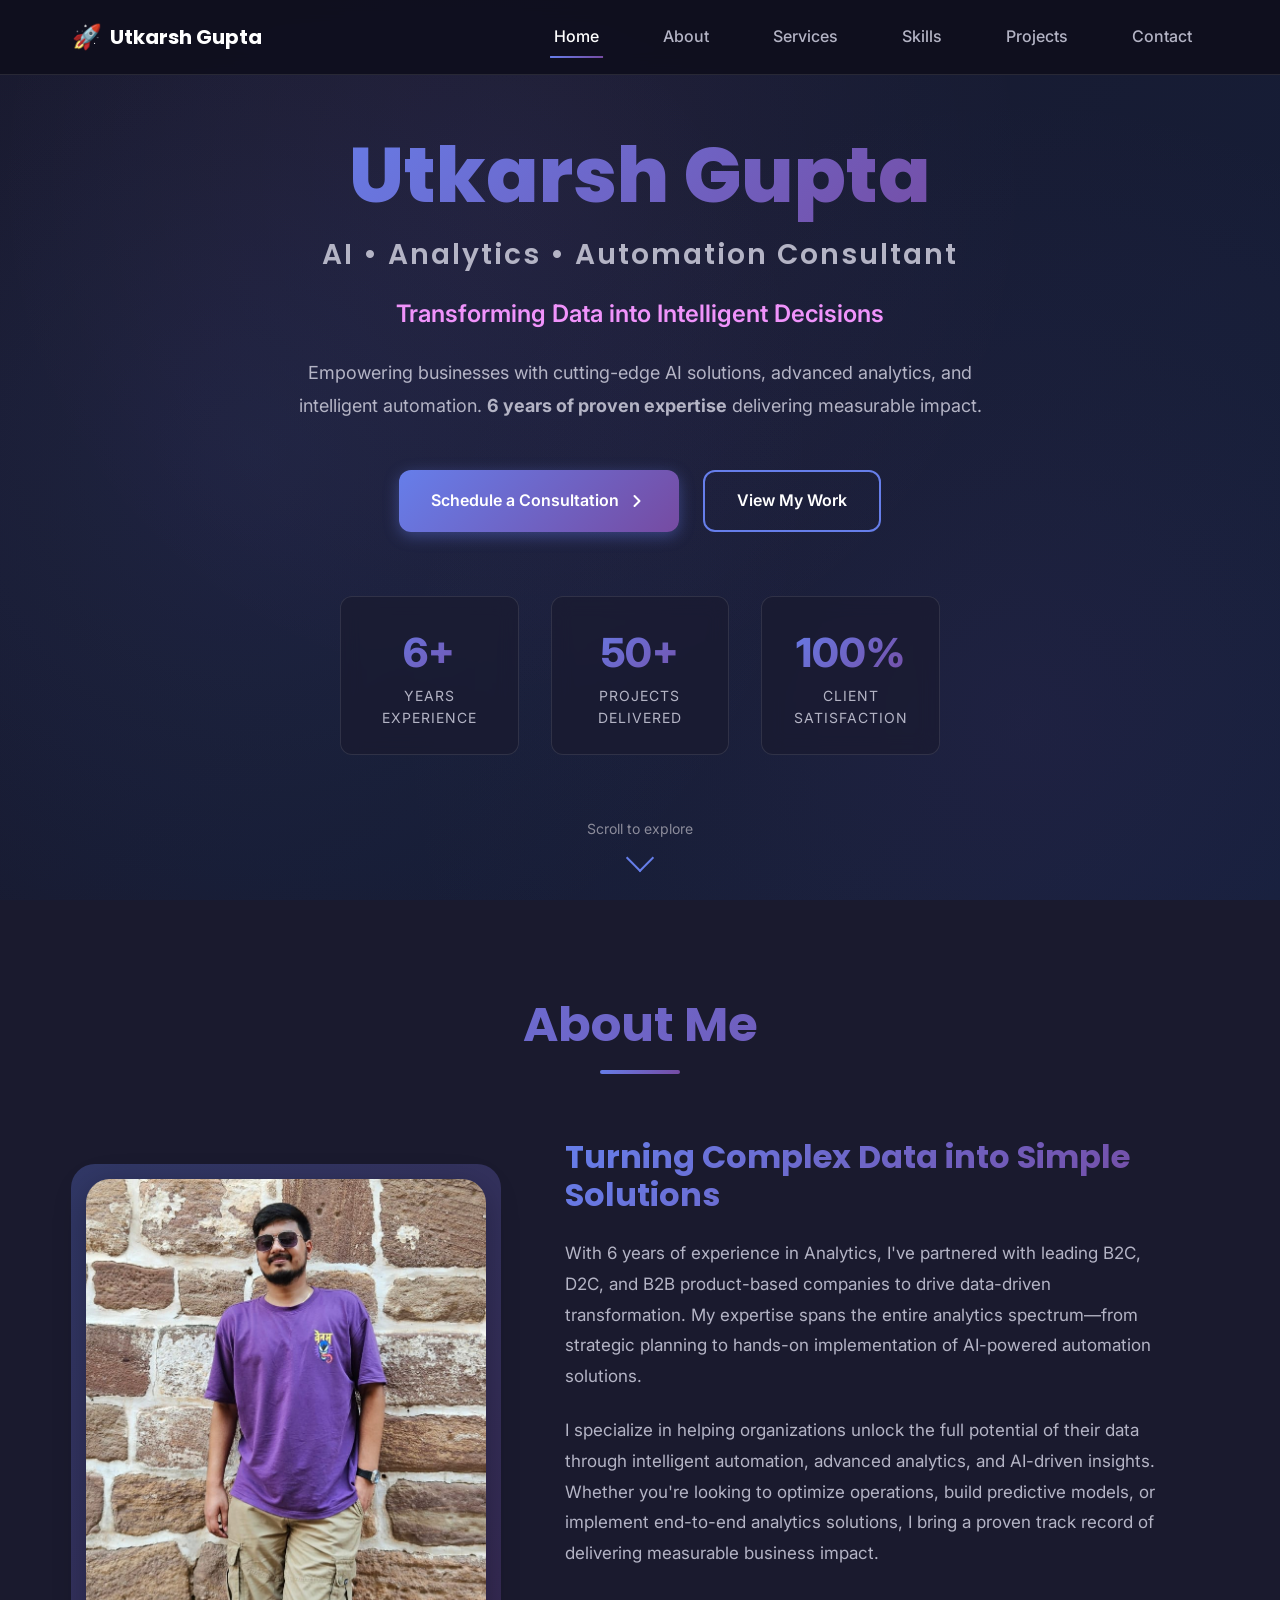
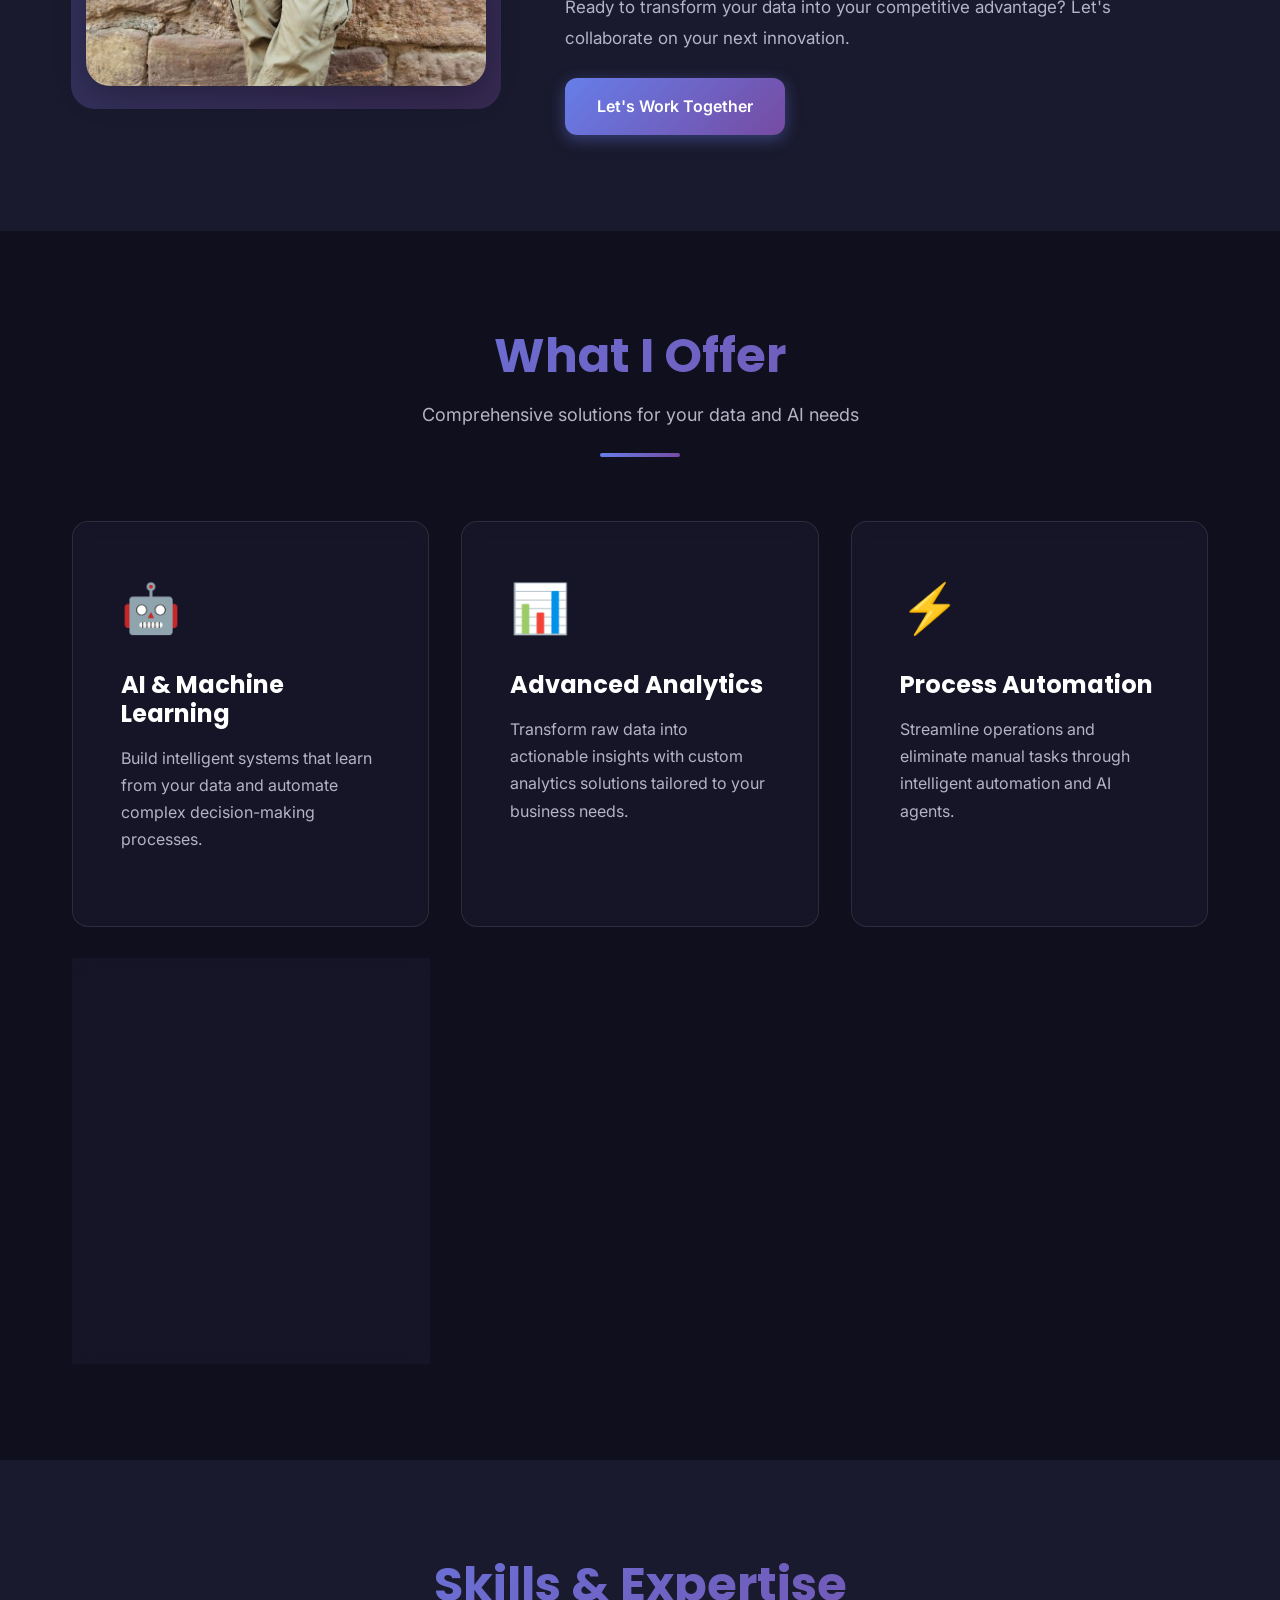
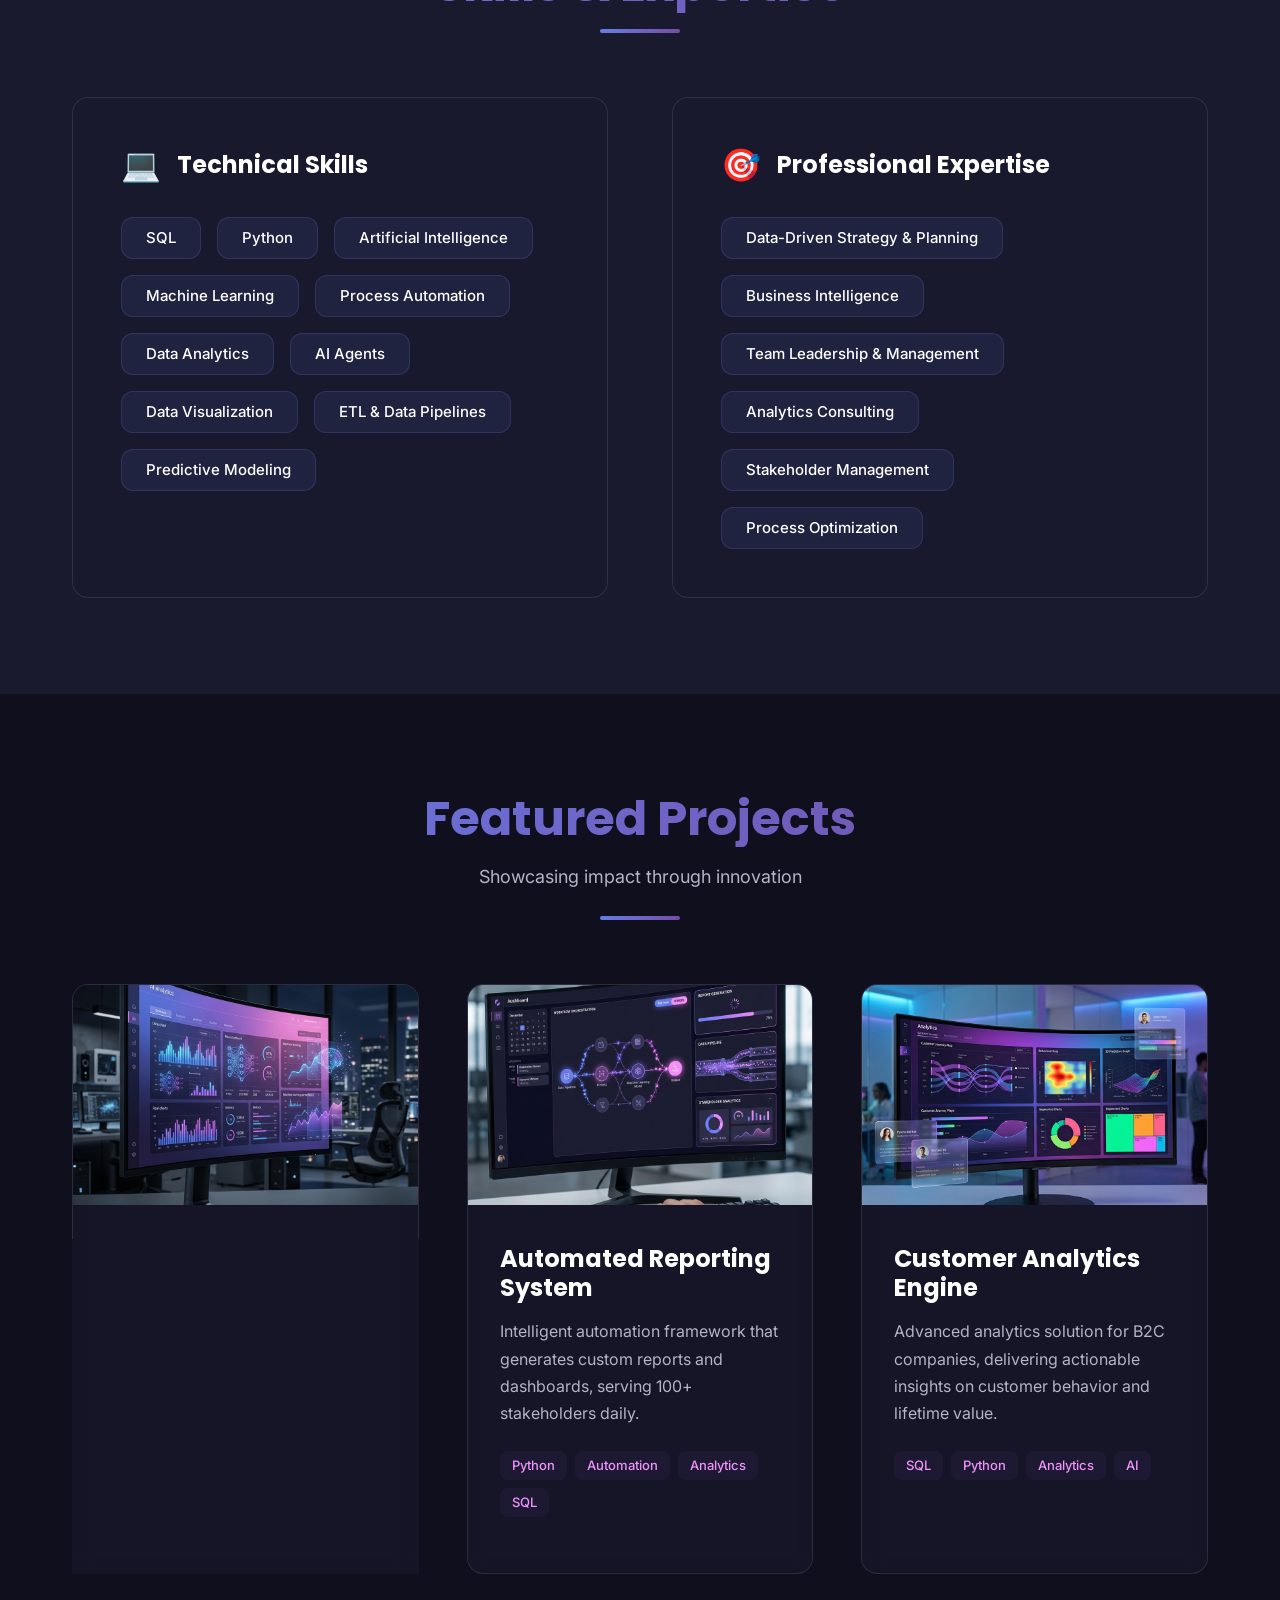
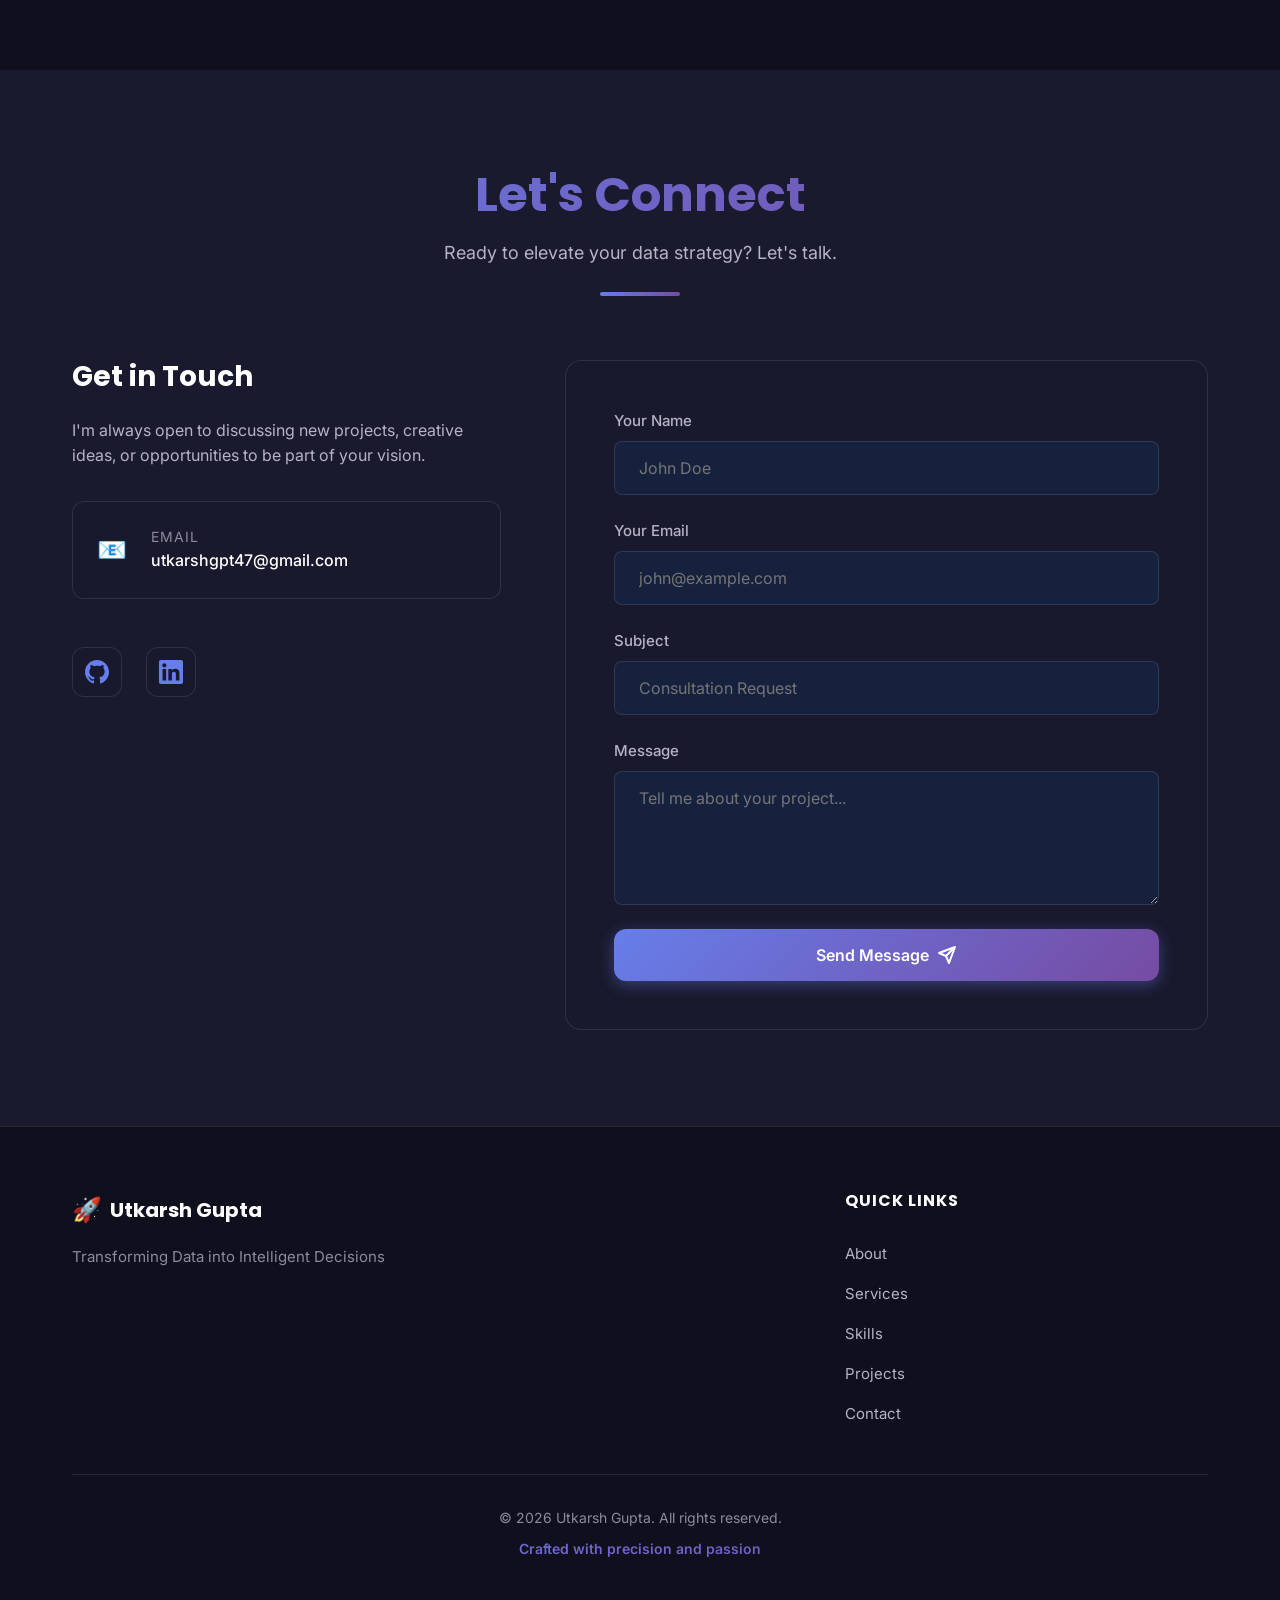
==== index.html @ 1bf55862 "Update domain from utkarshgpt47.github.io to utkarshgupta.com" ====
<!DOCTYPE html>
<html lang="en">

<head>
    <meta charset="UTF-8">
    <meta name="viewport" content="width=device-width, initial-scale=1.0">

    <!-- SEO Meta Tags -->
    <title>Utkarsh Gupta | AI, Analytics & Automation Consultant</title>
    <meta name="description"
        content="Expert AI, Analytics & Automation consultant with 6 years of experience. Specializing in data-driven strategy, AI agents, and intelligent automation for B2C, D2C, and B2B companies.">
    <meta name="keywords"
        content="AI Consultant, Analytics Expert, Automation Specialist, Data Strategy, Machine Learning, Python Developer, SQL Expert, Business Intelligence, AI Agents">
    <meta name="author" content="Utkarsh Gupta">
    <meta name="robots" content="index, follow">
    <link rel="canonical" href="https://utkarshgupta.com/">

    <!-- Open Graph / Social Media Meta Tags -->
    <meta property="og:type" content="website">
    <meta property="og:url" content="https://utkarshgupta.com/">
    <meta property="og:title" content="Utkarsh Gupta | AI, Analytics & Automation Consultant">
    <meta property="og:description"
        content="Expert AI, Analytics & Automation consultant with 6 years of experience. Transform your data into intelligent decisions.">
    <meta property="og:image" content="https://utkarshgupta.com/images/og-image.png">

    <!-- Twitter Card Meta Tags -->
    <meta name="twitter:card" content="summary_large_image">
    <meta name="twitter:url" content="https://utkarshgupta.com/">
    <meta name="twitter:title" content="Utkarsh Gupta | AI, Analytics & Automation Consultant">
    <meta name="twitter:description" content="Expert AI, Analytics & Automation consultant with 6 years of experience.">
    <meta name="twitter:image" content="https://utkarshgupta.com/images/og-image.png">

    <!-- Favicon -->
    <link rel="icon" type="image/svg+xml"
        href="data:image/svg+xml,<svg xmlns='http://www.w3.org/2000/svg' viewBox='0 0 100 100'><text y='.9em' font-size='90'>🚀</text></svg>">

    <!-- Google Fonts -->
    <link rel="preconnect" href="https://fonts.googleapis.com">
    <link rel="preconnect" href="https://fonts.gstatic.com" crossorigin>
    <link
        href="https://fonts.googleapis.com/css2?family=Inter:wght@300;400;500;600;700&family=Poppins:wght@600;700;800&display=swap"
        rel="stylesheet">

    <!-- Structured Data (JSON-LD) -->
    <script type="application/ld+json">
    {
      "@context": "https://schema.org",
      "@type": "Person",
      "name": "Utkarsh Gupta",
      "jobTitle": "AI, Analytics & Automation Consultant",
      "description": "Expert consultant specializing in AI, Analytics, and Automation with 6 years of experience",
      "url": "https://utkarshgupta.com/",
      "sameAs": [
        "https://linkedin.com/in/utkarshgpt47",
        "https://github.com/utkarshgpt47"
      ],
      "email": "utkarshgpt47@gmail.com",
      "knowsAbout": ["Artificial Intelligence", "Data Analytics", "Process Automation", "Machine Learning", "Python", "SQL", "AI Agents"],
      "alumniOf": "Analytics Professional",
      "worksFor": {
        "@type": "Organization",
        "name": "Independent Consultant"
      }
    }
    </script>

    <!-- Stylesheets -->
    <link rel="stylesheet" href="styles.css">

    <!-- Google Analytics -->
    <script async src="https://www.googletagmanager.com/gtag/js?id=G-N578PJ8HFR"></script>
    <script>
        window.dataLayer = window.dataLayer || [];
        function gtag() { dataLayer.push(arguments); }
        gtag('js', new Date());
        gtag('config', 'G-N578PJ8HFR');
    </script>
</head>

<body>
    <!-- Navigation -->
    <nav class="navbar" id="navbar">
        <div class="container nav-container">
            <a href="#home" class="logo">
                <span class="logo-icon">🚀</span>
                <span class="logo-text">Utkarsh Gupta</span>
            </a>
            <div class="nav-menu" id="navMenu">
                <a href="#home" class="nav-link active">Home</a>
                <a href="#about" class="nav-link">About</a>
                <a href="#services" class="nav-link">Services</a>
                <a href="#skills" class="nav-link">Skills</a>
                <a href="#projects" class="nav-link">Projects</a>
                <a href="#contact" class="nav-link">Contact</a>
            </div>
            <button class="mobile-menu-toggle" id="mobileMenuToggle" aria-label="Toggle navigation menu">
                <span></span>
                <span></span>
                <span></span>
            </button>
        </div>
    </nav>

    <!-- Hero Section -->
    <section class="hero" id="home">
        <div class="hero-background"></div>
        <div class="container hero-container">
            <div class="hero-content fade-in">
                <h1 class="hero-title">
                    <span class="hero-name" id="heroName">Utkarsh Gupta</span>
                    <span class="hero-subtitle" id="heroTitle">AI • Analytics • Automation Consultant</span>
                </h1>
                <p class="hero-tagline" id="heroTagline">Transforming Data into Intelligent Decisions</p>
                <p class="hero-description">
                    Empowering businesses with cutting-edge AI solutions, advanced analytics, and intelligent
                    automation.
                    <strong>6 years of proven expertise</strong> delivering measurable impact.
                </p>
                <div class="hero-cta">
                    <a href="#contact" class="btn btn-primary">
                        <span>Schedule a Consultation</span>
                        <svg width="20" height="20" viewBox="0 0 20 20" fill="none">
                            <path d="M7.5 15L12.5 10L7.5 5" stroke="currentColor" stroke-width="2"
                                stroke-linecap="round" stroke-linejoin="round" />
                        </svg>
                    </a>
                    <a href="#projects" class="btn btn-secondary">View My Work</a>
                </div>
                <div class="hero-stats">
                    <div class="stat-item">
                        <div class="stat-number">6+</div>
                        <div class="stat-label">Years Experience</div>
                    </div>
                    <div class="stat-item">
                        <div class="stat-number">50+</div>
                        <div class="stat-label">Projects Delivered</div>
                    </div>
                    <div class="stat-item">
                        <div class="stat-number">100%</div>
                        <div class="stat-label">Client Satisfaction</div>
                    </div>
                </div>
            </div>
        </div>
        <div class="scroll-indicator">
            <span>Scroll to explore</span>
            <div class="scroll-arrow"></div>
        </div>
    </section>

    <!-- About Section -->
    <section class="about" id="about">
        <div class="container">
            <div class="section-header">
                <h2 class="section-title">About Me</h2>
                <div class="section-divider"></div>
            </div>
            <div class="about-content">
                <div class="about-image">
                    <div class="image-wrapper">
                        <img id="aboutImage" src="https://via.placeholder.com/400x400/667eea/ffffff?text=Utkarsh+Gupta"
                            alt="Utkarsh Gupta - AI & Analytics Consultant">
                        <div class="image-border"></div>
                    </div>
                </div>
                <div class="about-text">
                    <h3 class="about-headline">Turning Complex Data into Simple Solutions</h3>
                    <div id="aboutBio" class="about-bio">
                        <p>With <strong>6 years of experience in Analytics</strong>, I've partnered with leading B2C,
                            D2C, and B2B product-based companies to drive data-driven transformation. My expertise spans
                            the entire analytics spectrum—from strategic planning to hands-on implementation of
                            AI-powered automation solutions.</p>

                        <p>I specialize in helping organizations unlock the full potential of their data through
                            intelligent automation, advanced analytics, and AI-driven insights. Whether you're looking
                            to optimize operations, build predictive models, or implement end-to-end analytics
                            solutions, I bring a proven track record of delivering measurable business impact.</p>

                        <p><strong>Ready to transform your data into your competitive advantage?</strong> Let's
                            collaborate on your next innovation.</p>
                    </div>
                    <a href="#contact" class="btn btn-primary">Let's Work Together</a>
                </div>
            </div>
        </div>
    </section>

    <!-- Services Section -->
    <section class="services" id="services">
        <div class="container">
            <div class="section-header">
                <h2 class="section-title">What I Offer</h2>
                <p class="section-subtitle">Comprehensive solutions for your data and AI needs</p>
                <div class="section-divider"></div>
            </div>
            <div class="services-grid" id="servicesGrid">
                <!-- Services will be populated by JavaScript -->
            </div>
        </div>
    </section>

    <!-- Skills Section -->
    <section class="skills" id="skills">
        <div class="container">
            <div class="section-header">
                <h2 class="section-title">Skills & Expertise</h2>
                <div class="section-divider"></div>
            </div>
            <div class="skills-content">
                <div class="skills-category">
                    <h3 class="skills-category-title">
                        <span class="category-icon">💻</span>
                        Technical Skills
                    </h3>
                    <div class="skills-list" id="technicalSkills">
                        <!-- Skills will be populated by JavaScript -->
                    </div>
                </div>
                <div class="skills-category">
                    <h3 class="skills-category-title">
                        <span class="category-icon">🎯</span>
                        Professional Expertise
                    </h3>
                    <div class="skills-list" id="professionalSkills">
                        <!-- Skills will be populated by JavaScript -->
                    </div>
                </div>
            </div>
        </div>
    </section>

    <!-- Projects Section -->
    <section class="projects" id="projects">
        <div class="container">
            <div class="section-header">
                <h2 class="section-title">Featured Projects</h2>
                <p class="section-subtitle">Showcasing impact through innovation</p>
                <div class="section-divider"></div>
            </div>
            <div class="projects-grid" id="projectsGrid">
                <!-- Projects will be populated by JavaScript -->
            </div>
        </div>
    </section>

    <!-- Contact Section -->
    <section class="contact" id="contact">
        <div class="container">
            <div class="section-header">
                <h2 class="section-title">Let's Connect</h2>
                <p class="section-subtitle">Ready to elevate your data strategy? Let's talk.</p>
                <div class="section-divider"></div>
            </div>
            <div class="contact-content">
                <div class="contact-info">
                    <h3>Get in Touch</h3>
                    <p>I'm always open to discussing new projects, creative ideas, or opportunities to be part of your
                        vision.</p>

                    <div class="contact-methods">
                        <a href="mailto:utkarshgpt47@gmail.com" class="contact-method" id="contactEmail">
                            <span class="contact-icon">📧</span>
                            <div>
                                <div class="contact-label">Email</div>
                                <div class="contact-value">utkarshgpt47@gmail.com</div>
                            </div>
                        </a>
                    </div>

                    <div class="social-links" id="socialLinks">
                        <!-- Social links will be populated by JavaScript -->
                    </div>
                </div>

                <div class="contact-form-wrapper">
                    <form class="contact-form" id="contactForm">
                        <!-- Web3Forms Access Key - Get yours free at https://web3forms.com -->
                        <input type="hidden" name="access_key" value="21421e90-5818-4fdf-8baf-9924d4d2fc17">

                        <!-- Optional: Customize success/error redirects -->
                        <input type="hidden" name="redirect" value="false">

                        <!-- Optional: Custom subject line -->
                        <input type="hidden" name="from_name" value="Portfolio Contact Form">

                        <div class="form-group">
                            <label for="name">Your Name</label>
                            <input type="text" id="name" name="name" required placeholder="John Doe">
                        </div>
                        <div class="form-group">
                            <label for="email">Your Email</label>
                            <input type="email" id="email" name="email" required placeholder="john@example.com">
                        </div>
                        <div class="form-group">
                            <label for="subject">Subject</label>
                            <input type="text" id="subject" name="subject" required placeholder="Consultation Request">
                        </div>
                        <div class="form-group">
                            <label for="message">Message</label>
                            <textarea id="message" name="message" rows="5" required
                                placeholder="Tell me about your project..."></textarea>
                        </div>
                        <button type="submit" class="btn btn-primary btn-block">
                            <span>Send Message</span>
                            <svg width="20" height="20" viewBox="0 0 20 20" fill="none">
                                <path d="M18 2L9 11M18 2L12 18L9 11M18 2L2 8L9 11" stroke="currentColor"
                                    stroke-width="2" stroke-linecap="round" stroke-linejoin="round" />
                            </svg>
                        </button>
                    </form>
                </div>
            </div>
        </div>
    </section>

    <!-- Footer -->
    <footer class="footer">
        <div class="container">
            <div class="footer-content">
                <div class="footer-brand">
                    <div class="logo">
                        <span class="logo-icon">🚀</span>
                        <span class="logo-text">Utkarsh Gupta</span>
                    </div>
                    <p class="footer-tagline">Transforming Data into Intelligent Decisions</p>
                </div>
                <div class="footer-links">
                    <h4>Quick Links</h4>
                    <a href="#about">About</a>
                    <a href="#services">Services</a>
                    <a href="#skills">Skills</a>
                    <a href="#projects">Projects</a>
                    <a href="#contact">Contact</a>
                </div>
            </div>
            <div class="footer-bottom">
                <p>&copy; <span id="currentYear">2024</span> Utkarsh Gupta. All rights reserved.</p>
                <p class="footer-made">Crafted with precision and passion</p>
            </div>
        </div>
    </footer>

    <!-- Scripts -->
    <script src="config.js"></script>
    <script src="script.js"></script>
</body>

</html>
---- styles.css ----
:root {
  /* Color Palette - Professional & Modern */
  --primary-color: #667eea;
  --primary-dark: #5568d3;
  --primary-light: #7c94ff;
  --secondary-color: #764ba2;
  --accent-color: #f093fb;

  /* Gradients */
  --gradient-primary: linear-gradient(135deg, #667eea 0%, #764ba2 100%);
  --gradient-secondary: linear-gradient(135deg, #f093fb 0%, #f5576c 100%);
  --gradient-accent: linear-gradient(135deg, #4facfe 0%, #00f2fe 100%);
  --gradient-dark: linear-gradient(135deg, #1a1a2e 0%, #16213e 100%);

  /* Neutral Colors */
  --bg-primary: #0f0f1e;
  --bg-secondary: #1a1a2e;
  --bg-tertiary: #16213e;
  --bg-card: rgba(26, 26, 46, 0.6);
  --text-primary: #ffffff;
  --text-secondary: #b4b4c5;
  --text-muted: #8b8b9a;

  /* UI Colors */
  --border-color: rgba(255, 255, 255, 0.1);
  --shadow-color: rgba(0, 0, 0, 0.3);
  --overlay: rgba(15, 15, 30, 0.85);

  /* Typography */
  --font-primary: 'Inter', -apple-system, BlinkMacSystemFont, 'Segoe UI', sans-serif;
  --font-heading: 'Poppins', -apple-system, BlinkMacSystemFont, 'Segoe UI', sans-serif;

  /* Spacing */
  --spacing-xs: 0.5rem;
  --spacing-sm: 1rem;
  --spacing-md: 1.5rem;
  --spacing-lg: 2rem;
  --spacing-xl: 3rem;
  --spacing-2xl: 4rem;
  --spacing-3xl: 6rem;

  /* Border Radius */
  --radius-sm: 8px;
  --radius-md: 12px;
  --radius-lg: 16px;
  --radius-xl: 24px;

  /* Transitions */
  --transition-fast: 0.2s ease;
  --transition-normal: 0.3s ease;
  --transition-slow: 0.5s ease;

  /* Shadows */
  --shadow-sm: 0 2px 8px rgba(0, 0, 0, 0.1);
  --shadow-md: 0 4px 16px rgba(0, 0, 0, 0.2);
  --shadow-lg: 0 8px 32px rgba(0, 0, 0, 0.3);
  --shadow-glow: 0 0 20px rgba(102, 126, 234, 0.3);

  /* Z-index */
  --z-navbar: 1000;
  --z-modal: 2000;
}

/* Reset & Base Styles */
* {
  margin: 0;
  padding: 0;
  box-sizing: border-box;
}

html {
  scroll-behavior: smooth;
  font-size: 16px;
}

body {
  font-family: var(--font-primary);
  background: var(--bg-primary);
  color: var(--text-primary);
  line-height: 1.6;
  overflow-x: hidden;
  -webkit-font-smoothing: antialiased;
  -moz-osx-font-smoothing: grayscale;
}

/* Custom Scrollbar */
::-webkit-scrollbar {
  width: 10px;
}

::-webkit-scrollbar-track {
  background: var(--bg-secondary);
}

::-webkit-scrollbar-thumb {
  background: var(--gradient-primary);
  border-radius: 5px;
}

::-webkit-scrollbar-thumb:hover {
  background: var(--primary-dark);
}

/* Typography */
h1,
h2,
h3,
h4,
h5,
h6 {
  font-family: var(--font-heading);
  font-weight: 700;
  line-height: 1.2;
  margin-bottom: var(--spacing-sm);
}

h1 {
  font-size: clamp(2.5rem, 5vw, 4rem);
}

h2 {
  font-size: clamp(2rem, 4vw, 3rem);
}

h3 {
  font-size: clamp(1.5rem, 3vw, 2rem);
}

h4 {
  font-size: clamp(1.25rem, 2.5vw, 1.5rem);
}

p {
  margin-bottom: var(--spacing-md);
  color: var(--text-secondary);
}

a {
  color: var(--primary-color);
  text-decoration: none;
  transition: color var(--transition-fast);
}

a:hover {
  color: var(--primary-light);
}

/* Container */
.container {
  max-width: 1200px;
  margin: 0 auto;
  padding: 0 var(--spacing-md);
}

@media (min-width: 768px) {
  .container {
    padding: 0 var(--spacing-lg);
  }
}

/* Section Styles */
section {
  padding: var(--spacing-3xl) 0;
  position: relative;
}

.section-header {
  text-align: center;
  margin-bottom: var(--spacing-2xl);
}

.section-title {
  background: var(--gradient-primary);
  -webkit-background-clip: text;
  -webkit-text-fill-color: transparent;
  background-clip: text;
  margin-bottom: var(--spacing-sm);
}

.section-subtitle {
  font-size: 1.125rem;
  color: var(--text-secondary);
  max-width: 600px;
  margin: 0 auto var(--spacing-md);
}

.section-divider {
  width: 80px;
  height: 4px;
  background: var(--gradient-primary);
  margin: 0 auto;
  border-radius: 2px;
}

/* Buttons */
.btn {
  display: inline-flex;
  align-items: center;
  gap: var(--spacing-xs);
  padding: var(--spacing-sm) var(--spacing-lg);
  border: none;
  border-radius: var(--radius-md);
  font-family: var(--font-primary);
  font-size: 1rem;
  font-weight: 600;
  cursor: pointer;
  transition: all var(--transition-normal);
  text-decoration: none;
  position: relative;
  overflow: hidden;
}

.btn::before {
  content: '';
  position: absolute;
  top: 50%;
  left: 50%;
  width: 0;
  height: 0;
  border-radius: 50%;
  background: rgba(255, 255, 255, 0.2);
  transform: translate(-50%, -50%);
  transition: width 0.6s, height 0.6s;
}

.btn:hover::before {
  width: 300px;
  height: 300px;
}

.btn-primary {
  background: var(--gradient-primary);
  color: var(--text-primary);
  box-shadow: 0 4px 15px rgba(102, 126, 234, 0.4);
}

.btn-primary:hover {
  transform: translateY(-2px);
  box-shadow: 0 6px 20px rgba(102, 126, 234, 0.5);
}

.btn-secondary {
  background: transparent;
  color: var(--text-primary);
  border: 2px solid var(--primary-color);
}

.btn-secondary:hover {
  background: var(--primary-color);
  transform: translateY(-2px);
}

.btn-block {
  width: 100%;
  justify-content: center;
}

/* Navigation */
.navbar {
  position: fixed;
  top: 0;
  left: 0;
  right: 0;
  background: rgba(15, 15, 30, 0.95);
  backdrop-filter: blur(10px);
  border-bottom: 1px solid var(--border-color);
  padding: var(--spacing-sm) 0;
  z-index: var(--z-navbar);
  transition: all var(--transition-normal);
}

.navbar.scrolled {
  padding: var(--spacing-xs) 0;
  box-shadow: var(--shadow-lg);
}

.nav-container {
  display: flex;
  align-items: center;
  justify-content: space-between;
}

.logo {
  display: flex;
  align-items: center;
  gap: var(--spacing-xs);
  font-size: 1.25rem;
  font-weight: 700;
  font-family: var(--font-heading);
  color: var(--text-primary);
  text-decoration: none;
}

.logo-icon {
  font-size: 1.5rem;
}

.nav-menu {
  display: flex;
  gap: var(--spacing-lg);
  align-items: center;
}

.nav-link {
  color: var(--text-secondary);
  font-weight: 500;
  padding: var(--spacing-xs) var(--spacing-sm);
  border-radius: var(--radius-sm);
  transition: all var(--transition-fast);
  position: relative;
}

.nav-link::after {
  content: '';
  position: absolute;
  bottom: 0;
  left: 50%;
  transform: translateX(-50%);
  width: 0;
  height: 2px;
  background: var(--gradient-primary);
  transition: width var(--transition-normal);
}

.nav-link:hover,
.nav-link.active {
  color: var(--text-primary);
}

.nav-link:hover::after,
.nav-link.active::after {
  width: 70%;
}

.mobile-menu-toggle {
  display: none;
  flex-direction: column;
  gap: 4px;
  background: transparent;
  border: none;
  cursor: pointer;
  padding: var(--spacing-xs);
}

.mobile-menu-toggle span {
  width: 25px;
  height: 2px;
  background: var(--text-primary);
  transition: all var(--transition-normal);
  border-radius: 2px;
}

@media (max-width: 768px) {
  .mobile-menu-toggle {
    display: flex;
  }

  .nav-menu {
    position: fixed;
    top: 70px;
    right: -100%;
    flex-direction: column;
    background: rgba(26, 26, 46, 0.98);
    backdrop-filter: blur(10px);
    width: 250px;
    padding: var(--spacing-lg);
    border-radius: var(--radius-lg) 0 0 var(--radius-lg);
    box-shadow: var(--shadow-lg);
    transition: right var(--transition-normal);
    align-items: flex-start;
  }

  .nav-menu.active {
    right: 0;
  }

  .nav-link {
    width: 100%;
  }
}

/* Hero Section */
.hero {
  min-height: 100vh;
  display: flex;
  align-items: center;
  justify-content: center;
  position: relative;
  overflow: hidden;
  padding-top: 80px;
}

.hero-background {
  position: absolute;
  top: 0;
  left: 0;
  right: 0;
  bottom: 0;
  background: var(--gradient-dark);
  opacity: 0.9;
}

.hero-background::before {
  content: '';
  position: absolute;
  top: 0;
  left: 0;
  right: 0;
  bottom: 0;
  background-image:
    radial-gradient(circle at 20% 50%, rgba(102, 126, 234, 0.1) 0%, transparent 50%),
    radial-gradient(circle at 80% 80%, rgba(118, 75, 162, 0.1) 0%, transparent 50%),
    radial-gradient(circle at 40% 20%, rgba(240, 147, 251, 0.05) 0%, transparent 50%);
  animation: pulse 10s infinite;
}

@keyframes pulse {

  0%,
  100% {
    opacity: 0.5;
  }

  50% {
    opacity: 0.8;
  }
}

.hero-container {
  position: relative;
  z-index: 1;
}

.hero-content {
  text-align: center;
  max-width: 900px;
  margin: 0 auto;
}

.hero-title {
  margin-bottom: var(--spacing-md);
}

.hero-name {
  display: block;
  font-size: clamp(3rem, 6vw, 5rem);
  font-weight: 800;
  background: var(--gradient-primary);
  -webkit-background-clip: text;
  -webkit-text-fill-color: transparent;
  background-clip: text;
  margin-bottom: var(--spacing-sm);
}

.hero-subtitle {
  display: block;
  font-size: clamp(1.25rem, 2.5vw, 1.75rem);
  font-weight: 600;
  color: var(--text-secondary);
  letter-spacing: 2px;
}

.hero-tagline {
  font-size: clamp(1.25rem, 2vw, 1.5rem);
  color: var(--accent-color);
  font-weight: 600;
  margin-bottom: var(--spacing-md);
}

.hero-description {
  font-size: 1.125rem;
  color: var(--text-secondary);
  max-width: 700px;
  margin: 0 auto var(--spacing-xl);
  line-height: 1.8;
}

.hero-cta {
  display: flex;
  gap: var(--spacing-md);
  justify-content: center;
  flex-wrap: wrap;
  margin-bottom: var(--spacing-2xl);
}

.hero-stats {
  display: grid;
  grid-template-columns: repeat(auto-fit, minmax(150px, 1fr));
  gap: var(--spacing-lg);
  margin-top: var(--spacing-2xl);
  max-width: 600px;
  margin-left: auto;
  margin-right: auto;
}

.stat-item {
  text-align: center;
  padding: var(--spacing-md);
  background: var(--bg-card);
  backdrop-filter: blur(10px);
  border: 1px solid var(--border-color);
  border-radius: var(--radius-md);
  transition: all var(--transition-normal);
}

.stat-item:hover {
  transform: translateY(-5px);
  border-color: var(--primary-color);
  box-shadow: var(--shadow-glow);
}

.stat-number {
  font-size: 2.5rem;
  font-weight: 800;
  background: var(--gradient-primary);
  -webkit-background-clip: text;
  -webkit-text-fill-color: transparent;
  background-clip: text;
}

.stat-label {
  font-size: 0.875rem;
  color: var(--text-secondary);
  text-transform: uppercase;
  letter-spacing: 1px;
}

.scroll-indicator {
  position: absolute;
  bottom: var(--spacing-lg);
  left: 50%;
  transform: translateX(-50%);
  display: flex;
  flex-direction: column;
  align-items: center;
  gap: var(--spacing-xs);
  color: var(--text-muted);
  font-size: 0.875rem;
  animation: bounce 2s infinite;
}

@keyframes bounce {

  0%,
  100% {
    transform: translate(-50%, 0);
  }

  50% {
    transform: translate(-50%, 10px);
  }
}

.scroll-arrow {
  width: 20px;
  height: 20px;
  border-right: 2px solid var(--primary-color);
  border-bottom: 2px solid var(--primary-color);
  transform: rotate(45deg);
}

/* About Section */
.about {
  background: var(--bg-secondary);
}

.about-content {
  display: grid;
  grid-template-columns: 1fr;
  gap: var(--spacing-2xl);
  align-items: center;
}

@media (min-width: 768px) {
  .about-content {
    grid-template-columns: 1fr 1.5fr;
  }
}

.about-image {
  text-align: center;
}

.image-wrapper {
  position: relative;
  display: inline-block;
  max-width: 400px;
}

.image-wrapper img {
  width: 100%;
  border-radius: var(--radius-xl);
  position: relative;
  z-index: 1;
  box-shadow: var(--shadow-lg);
}

.image-border {
  position: absolute;
  top: -15px;
  left: -15px;
  right: -15px;
  bottom: -15px;
  background: var(--gradient-primary);
  border-radius: var(--radius-xl);
  opacity: 0.3;
  z-index: 0;
}

.about-text {
  max-width: 600px;
}

.about-headline {
  font-size: clamp(1.5rem, 3vw, 2rem);
  margin-bottom: var(--spacing-md);
  background: var(--gradient-primary);
  -webkit-background-clip: text;
  -webkit-text-fill-color: transparent;
  background-clip: text;
}

.about-bio p {
  font-size: 1.0625rem;
  line-height: 1.8;
  margin-bottom: var(--spacing-md);
}

.about-bio strong {
  color: var(--text-primary);
}

/* Services Section */
.services {
  background: var(--bg-primary);
}

.services-grid {
  display: grid;
  grid-template-columns: repeat(auto-fit, minmax(280px, 1fr));
  gap: var(--spacing-lg);
}

.service-card {
  background: var(--bg-card);
  backdrop-filter: blur(10px);
  border: 1px solid var(--border-color);
  border-radius: var(--radius-lg);
  padding: var(--spacing-xl);
  transition: all var(--transition-normal);
  position: relative;
  overflow: hidden;
}

.service-card::before {
  content: '';
  position: absolute;
  top: 0;
  left: 0;
  right: 0;
  height: 4px;
  background: var(--gradient-primary);
  transform: scaleX(0);
  transition: transform var(--transition-normal);
}

.service-card:hover::before {
  transform: scaleX(1);
}

.service-card:hover {
  transform: translateY(-10px);
  border-color: var(--primary-color);
  box-shadow: var(--shadow-glow);
}

.service-icon {
  font-size: 3rem;
  margin-bottom: var(--spacing-md);
  display: block;
}

.service-title {
  font-size: 1.5rem;
  margin-bottom: var(--spacing-sm);
}

.service-description {
  color: var(--text-secondary);
  line-height: 1.7;
}

/* Skills Section */
.skills {
  background: var(--bg-secondary);
}

.skills-content {
  display: grid;
  grid-template-columns: 1fr;
  gap: var(--spacing-2xl);
}

@media (min-width: 768px) {
  .skills-content {
    grid-template-columns: 1fr 1fr;
  }
}

.skills-category {
  background: var(--bg-card);
  backdrop-filter: blur(10px);
  border: 1px solid var(--border-color);
  border-radius: var(--radius-lg);
  padding: var(--spacing-xl);
}

.skills-category-title {
  display: flex;
  align-items: center;
  gap: var(--spacing-sm);
  font-size: 1.5rem;
  margin-bottom: var(--spacing-lg);
}

.category-icon {
  font-size: 2rem;
}

.skills-list {
  display: flex;
  flex-wrap: wrap;
  gap: var(--spacing-sm);
}

.skill-tag {
  background: rgba(102, 126, 234, 0.1);
  color: var(--text-primary);
  padding: var(--spacing-xs) var(--spacing-md);
  border-radius: var(--radius-md);
  font-size: 0.9375rem;
  font-weight: 500;
  border: 1px solid rgba(102, 126, 234, 0.2);
  transition: all var(--transition-fast);
}

.skill-tag:hover {
  background: var(--gradient-primary);
  transform: translateY(-2px);
  box-shadow: var(--shadow-sm);
}

/* Projects Section */
.projects {
  background: var(--bg-primary);
}

.projects-grid {
  display: grid;
  grid-template-columns: repeat(auto-fit, minmax(320px, 1fr));
  gap: var(--spacing-xl);
}

.project-card {
  background: var(--bg-card);
  backdrop-filter: blur(10px);
  border: 1px solid var(--border-color);
  border-radius: var(--radius-lg);
  overflow: hidden;
  transition: all var(--transition-normal);
}

.project-card:hover {
  transform: translateY(-10px);
  box-shadow: var(--shadow-glow);
  border-color: var(--primary-color);
}

.project-image {
  width: 100%;
  height: 220px;
  object-fit: cover;
  transition: transform var(--transition-slow);
}

.project-card:hover .project-image {
  transform: scale(1.05);
}

.project-content {
  padding: var(--spacing-lg);
}

.project-title {
  font-size: 1.5rem;
  margin-bottom: var(--spacing-sm);
}

.project-description {
  color: var(--text-secondary);
  margin-bottom: var(--spacing-md);
  line-height: 1.7;
}

.project-tech {
  display: flex;
  flex-wrap: wrap;
  gap: var(--spacing-xs);
  margin-bottom: var(--spacing-md);
}

.tech-tag {
  background: rgba(118, 75, 162, 0.1);
  color: var(--accent-color);
  padding: 4px 12px;
  border-radius: var(--radius-sm);
  font-size: 0.8125rem;
  font-weight: 500;
}

.project-links {
  display: flex;
  gap: var(--spacing-md);
}

.project-link {
  display: inline-flex;
  align-items: center;
  gap: var(--spacing-xs);
  color: var(--primary-color);
  font-weight: 600;
  font-size: 0.9375rem;
  transition: all var(--transition-fast);
}

.project-link:hover {
  color: var(--primary-light);
  gap: var(--spacing-sm);
}

/* Contact Section */
.contact {
  background: var(--bg-secondary);
}

.contact-content {
  display: grid;
  grid-template-columns: 1fr;
  gap: var(--spacing-2xl);
}

@media (min-width: 768px) {
  .contact-content {
    grid-template-columns: 1fr 1.5fr;
  }
}

.contact-info h3 {
  font-size: 1.75rem;
  margin-bottom: var(--spacing-md);
}

.contact-info p {
  margin-bottom: var(--spacing-lg);
}

.contact-methods {
  margin-bottom: var(--spacing-xl);
}

.contact-method {
  display: flex;
  align-items: center;
  gap: var(--spacing-md);
  padding: var(--spacing-md);
  background: var(--bg-card);
  backdrop-filter: blur(10px);
  border: 1px solid var(--border-color);
  border-radius: var(--radius-md);
  margin-bottom: var(--spacing-md);
  transition: all var(--transition-normal);
  text-decoration: none;
}

.contact-method:hover {
  border-color: var(--primary-color);
  transform: translateX(5px);
}

.contact-icon {
  font-size: 1.5rem;
}

.contact-label {
  font-size: 0.875rem;
  color: var(--text-muted);
  text-transform: uppercase;
  letter-spacing: 1px;
}

.contact-value {
  font-size: 1rem;
  color: var(--text-primary);
  font-weight: 500;
}

.social-links {
  display: flex;
  gap: var(--spacing-md);
  flex-wrap: wrap;
}

.social-link {
  display: flex;
  align-items: center;
  justify-content: center;
  width: 50px;
  height: 50px;
  background: var(--bg-card);
  backdrop-filter: blur(10px);
  border: 1px solid var(--border-color);
  border-radius: var(--radius-md);
  font-size: 1.25rem;
  transition: all var(--transition-normal);
  text-decoration: none;
}

.social-link:hover {
  background: var(--gradient-primary);
  transform: translateY(-5px);
  box-shadow: var(--shadow-glow);
}

.contact-form-wrapper {
  background: var(--bg-card);
  backdrop-filter: blur(10px);
  border: 1px solid var(--border-color);
  border-radius: var(--radius-lg);
  padding: var(--spacing-xl);
}

.contact-form {
  display: flex;
  flex-direction: column;
  gap: var(--spacing-md);
}

.form-group {
  display: flex;
  flex-direction: column;
  gap: var(--spacing-xs);
}

.form-group label {
  font-weight: 500;
  color: var(--text-secondary);
  font-size: 0.9375rem;
}

.form-group input,
.form-group textarea {
  background: var(--bg-tertiary);
  border: 1px solid var(--border-color);
  border-radius: var(--radius-sm);
  padding: var(--spacing-sm) var(--spacing-md);
  color: var(--text-primary);
  font-family: var(--font-primary);
  font-size: 1rem;
  transition: all var(--transition-fast);
}

.form-group input:focus,
.form-group textarea:focus {
  outline: none;
  border-color: var(--primary-color);
  box-shadow: 0 0 0 3px rgba(102, 126, 234, 0.1);
}

.form-group textarea {
  resize: vertical;
  min-height: 120px;
}

/* Form Messages */
.form-message {
  margin-top: var(--spacing-md);
  padding: var(--spacing-md);
  border-radius: var(--radius-md);
  font-size: 0.9375rem;
  font-weight: 500;
  transition: opacity var(--transition-normal);
}

.form-message-success {
  background: rgba(34, 197, 94, 0.1);
  border: 1px solid rgba(34, 197, 94, 0.3);
  color: #4ade80;
}

.form-message-error {
  background: rgba(239, 68, 68, 0.1);
  border: 1px solid rgba(239, 68, 68, 0.3);
  color: #f87171;
}

/* Footer */
.footer {
  background: var(--bg-primary);
  padding: var(--spacing-2xl) 0 var(--spacing-lg);
  border-top: 1px solid var(--border-color);
}

.footer-content {
  display: grid;
  grid-template-columns: 1fr;
  gap: var(--spacing-xl);
  margin-bottom: var(--spacing-xl);
}

@media (min-width: 768px) {
  .footer-content {
    grid-template-columns: 2fr 1fr;
  }
}

.footer-brand .logo {
  margin-bottom: var(--spacing-sm);
}

.footer-tagline {
  color: var(--text-muted);
  font-size: 0.9375rem;
}

.footer-links {
  display: flex;
  flex-direction: column;
  gap: var(--spacing-sm);
}

.footer-links h4 {
  margin-bottom: var(--spacing-sm);
  font-size: 1rem;
  text-transform: uppercase;
  letter-spacing: 1px;
}

.footer-links a {
  color: var(--text-secondary);
  font-size: 0.9375rem;
  transition: all var(--transition-fast);
}

.footer-links a:hover {
  color: var(--text-primary);
  padding-left: var(--spacing-xs);
}

.footer-bottom {
  text-align: center;
  padding-top: var(--spacing-lg);
  border-top: 1px solid var(--border-color);
}

.footer-bottom p {
  color: var(--text-muted);
  font-size: 0.875rem;
  margin-bottom: var(--spacing-xs);
}

.footer-made {
  background: var(--gradient-primary);
  -webkit-background-clip: text;
  -webkit-text-fill-color: transparent;
  background-clip: text;
  font-weight: 600;
}

/* Animations */
.fade-in {
  animation: fadeIn 1s ease-in;
}

@keyframes fadeIn {
  from {
    opacity: 0;
    transform: translateY(20px);
  }

  to {
    opacity: 1;
    transform: translateY(0);
  }
}

.fade-in-up {
  opacity: 0;
  transform: translateY(30px);
  transition: all 0.6s ease-out;
}

.fade-in-up.visible {
  opacity: 1;
  transform: translateY(0);
}

/* Responsive Design */
@media (max-width: 768px) {
  section {
    padding: var(--spacing-2xl) 0;
  }

  .hero {
    min-height: 90vh;
  }

  .hero-stats {
    grid-template-columns: 1fr;
  }

  .skills-content {
    grid-template-columns: 1fr;
  }

  .contact-content {
    grid-template-columns: 1fr;
  }

  .project-links {
    flex-direction: column;
  }
}
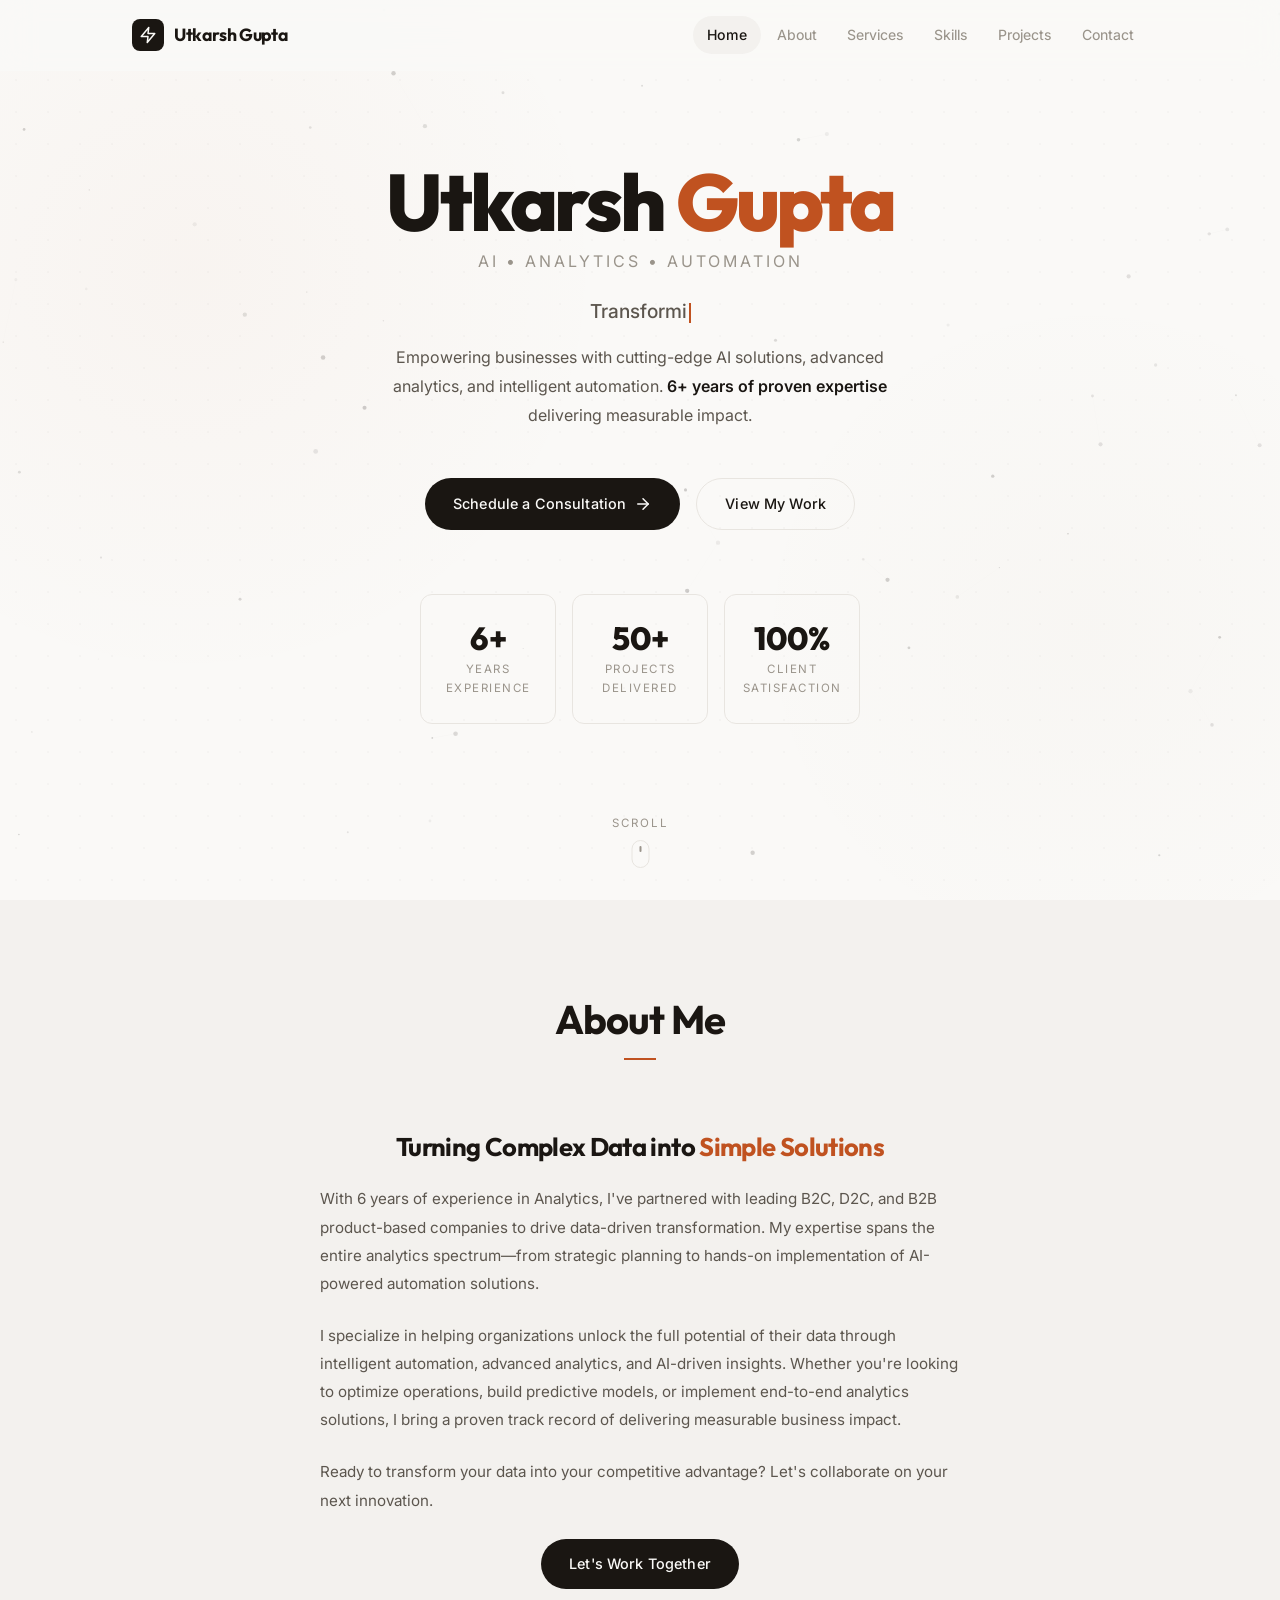
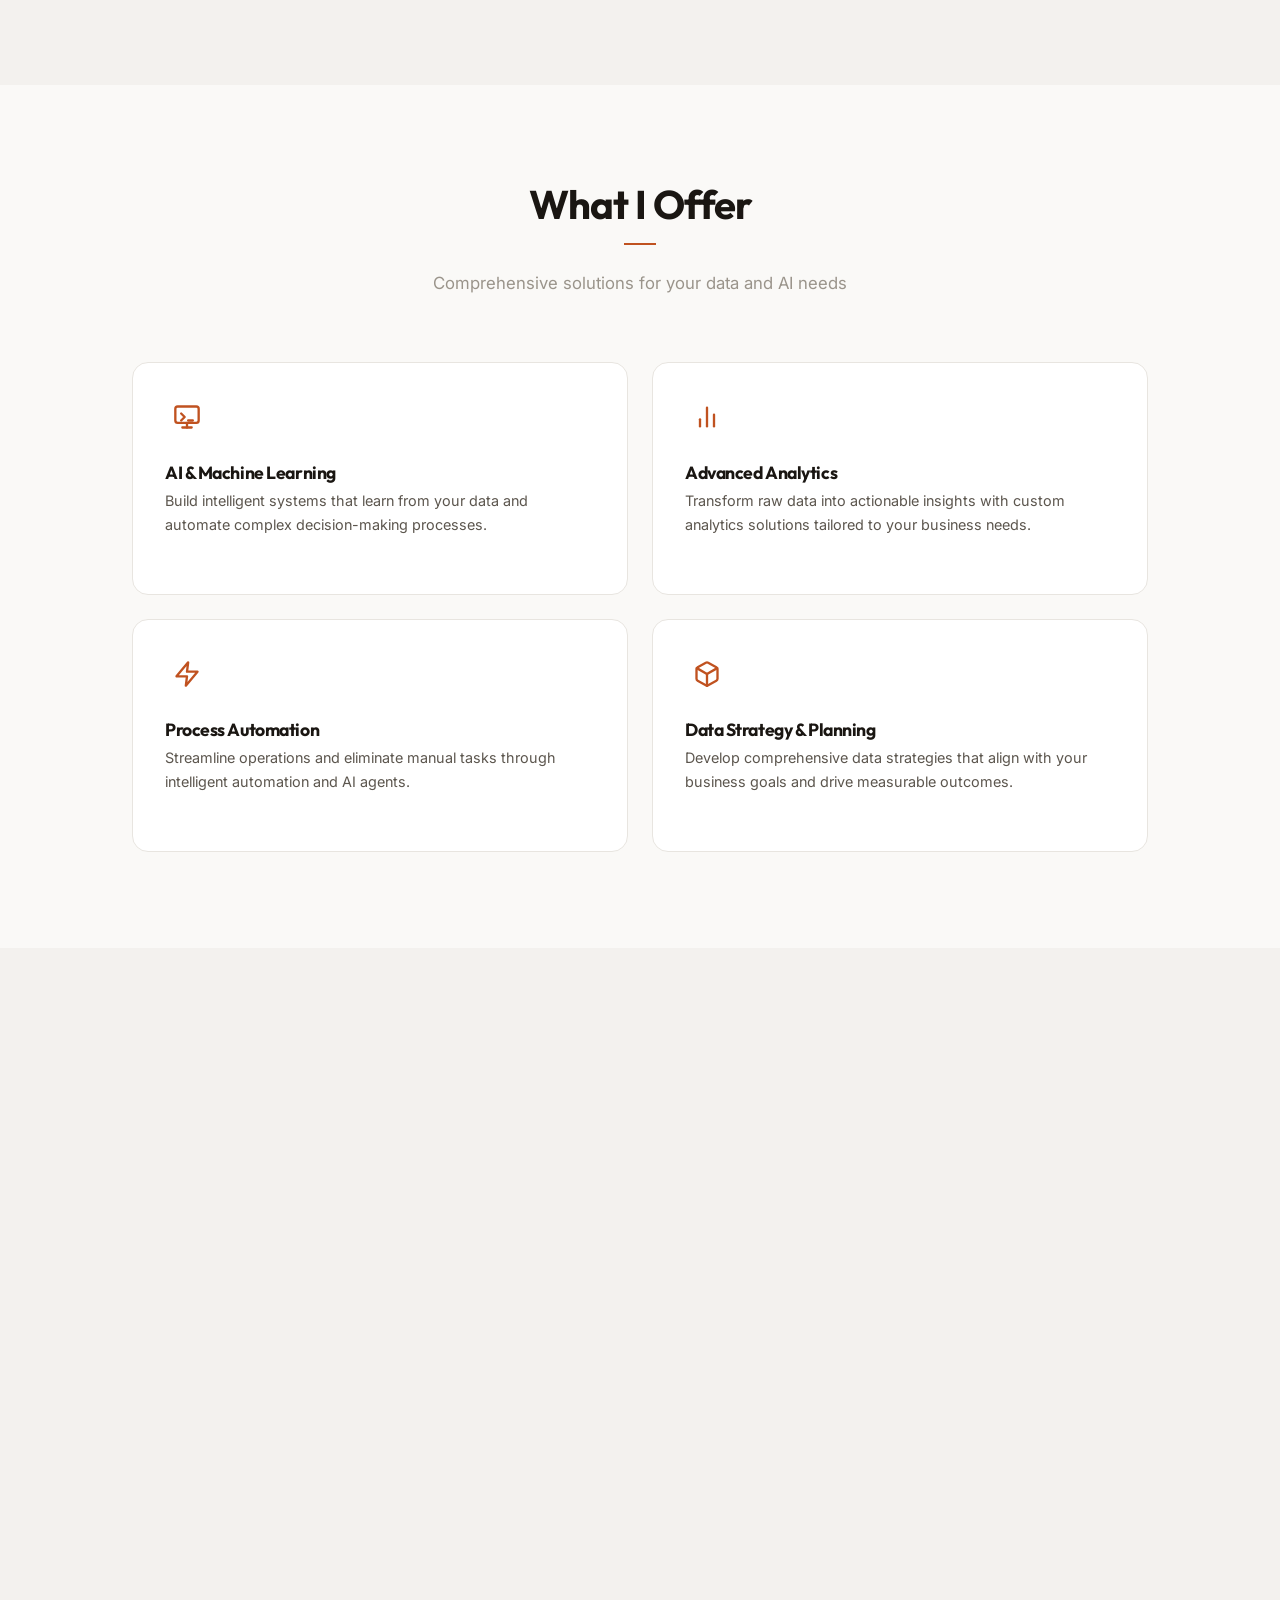
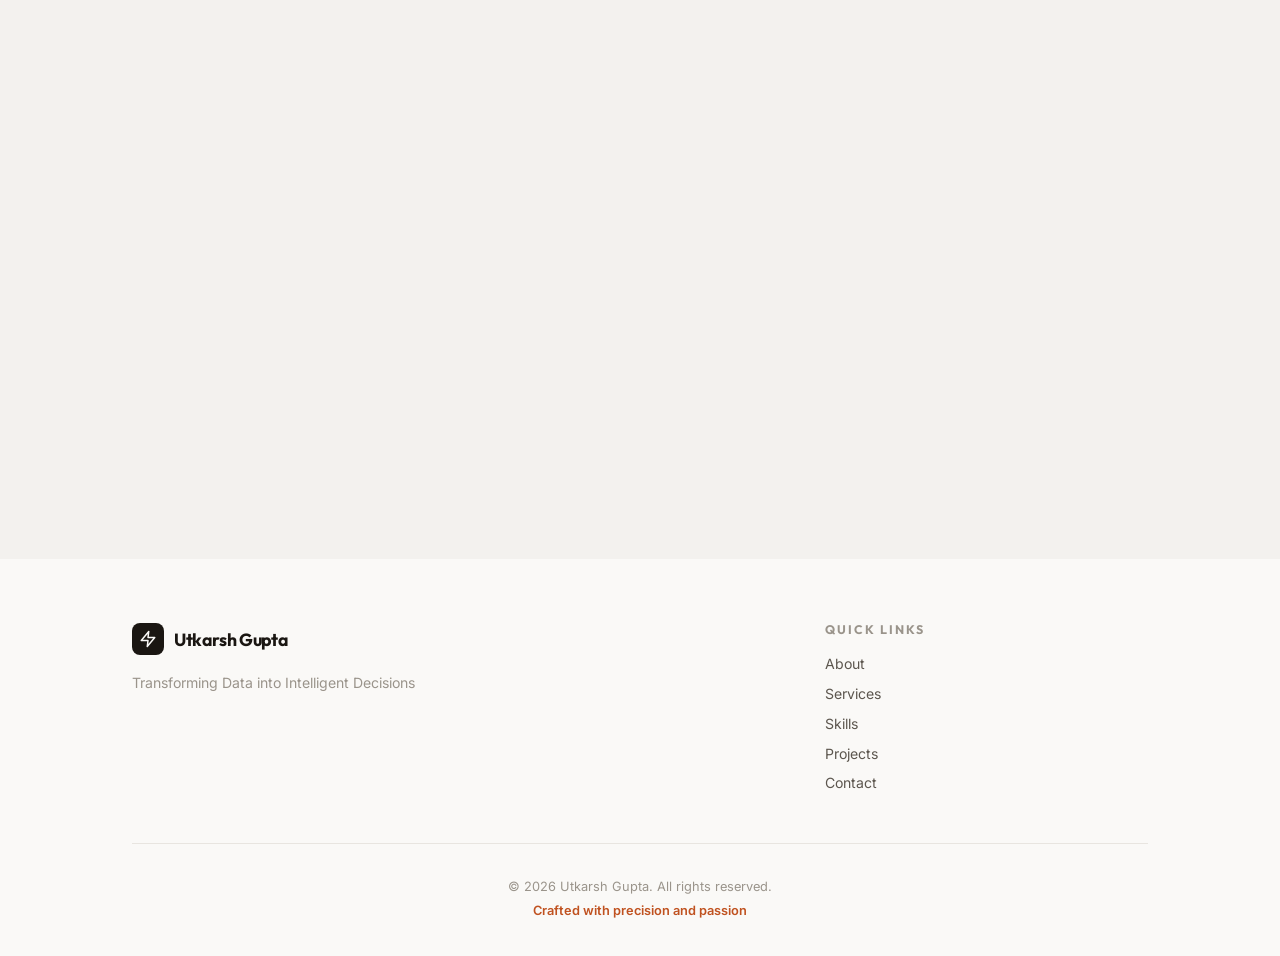
==== commit eb7abd99: "UI Update" ====
--- a/index.html
+++ b/index.html
@@ -1,5 +1,5 @@
 <!DOCTYPE html>
-<html lang="en">
+<html lang="en" dir="ltr">
 
 <head>
     <meta charset="UTF-8">
@@ -8,54 +8,82 @@
     <!-- SEO Meta Tags -->
     <title>Utkarsh Gupta | AI, Analytics & Automation Consultant</title>
     <meta name="description"
-        content="Expert AI, Analytics & Automation consultant with 6 years of experience. Specializing in data-driven strategy, AI agents, and intelligent automation for B2C, D2C, and B2B companies.">
+        content="Expert AI, Analytics & Automation consultant with 6+ years of experience. Specializing in data-driven strategy, AI agents, and intelligent automation for B2C, D2C, and B2B companies.">
     <meta name="keywords"
-        content="AI Consultant, Analytics Expert, Automation Specialist, Data Strategy, Machine Learning, Python Developer, SQL Expert, Business Intelligence, AI Agents">
+        content="AI Consultant, Analytics Expert, Automation Specialist, Data Strategy, Machine Learning, Python Developer, SQL Expert, Business Intelligence, AI Agents, Data Analytics India">
     <meta name="author" content="Utkarsh Gupta">
-    <meta name="robots" content="index, follow">
+    <meta name="robots" content="index, follow, max-image-preview:large, max-snippet:-1, max-video-preview:-1">
     <link rel="canonical" href="https://utkarshgupta.com/">
+    <meta name="content-language" content="en">
+    <link rel="alternate" hreflang="en" href="https://utkarshgupta.com/">
+
+    <!-- Theme color for mobile browsers -->
+    <meta name="theme-color" content="#ffffff">
+    <meta name="msapplication-TileColor" content="#ffffff">
 
     <!-- Open Graph / Social Media Meta Tags -->
     <meta property="og:type" content="website">
     <meta property="og:url" content="https://utkarshgupta.com/">
     <meta property="og:title" content="Utkarsh Gupta | AI, Analytics & Automation Consultant">
     <meta property="og:description"
-        content="Expert AI, Analytics & Automation consultant with 6 years of experience. Transform your data into intelligent decisions.">
+        content="Expert AI, Analytics & Automation consultant with 6+ years of experience. Transform your data into intelligent decisions.">
     <meta property="og:image" content="https://utkarshgupta.com/images/og-image.png">
+    <meta property="og:image:width" content="1200">
+    <meta property="og:image:height" content="630">
+    <meta property="og:locale" content="en_US">
+    <meta property="og:site_name" content="Utkarsh Gupta Portfolio">
 
     <!-- Twitter Card Meta Tags -->
     <meta name="twitter:card" content="summary_large_image">
     <meta name="twitter:url" content="https://utkarshgupta.com/">
     <meta name="twitter:title" content="Utkarsh Gupta | AI, Analytics & Automation Consultant">
-    <meta name="twitter:description" content="Expert AI, Analytics & Automation consultant with 6 years of experience.">
+    <meta name="twitter:description"
+        content="Expert AI, Analytics & Automation consultant with 6+ years of experience.">
     <meta name="twitter:image" content="https://utkarshgupta.com/images/og-image.png">
 
     <!-- Favicon -->
     <link rel="icon" type="image/svg+xml"
-        href="data:image/svg+xml,<svg xmlns='http://www.w3.org/2000/svg' viewBox='0 0 100 100'><text y='.9em' font-size='90'>🚀</text></svg>">
-
-    <!-- Google Fonts -->
+        href="data:image/svg+xml,<svg xmlns='http://www.w3.org/2000/svg' viewBox='0 0 100 100'><text y='.9em' font-size='90'>⚡</text></svg>">
+
+    <!-- DNS Prefetch & Preconnect -->
+    <link rel="dns-prefetch" href="https://fonts.googleapis.com">
+    <link rel="dns-prefetch" href="https://fonts.gstatic.com">
+    <link rel="dns-prefetch" href="https://www.googletagmanager.com">
     <link rel="preconnect" href="https://fonts.googleapis.com">
     <link rel="preconnect" href="https://fonts.gstatic.com" crossorigin>
+
+    <!-- Google Fonts — Outfit for headings, Inter for body -->
+    <link rel="preload" as="style"
+        href="https://fonts.googleapis.com/css2?family=Inter:wght@300;400;500;600;700&family=Outfit:wght@500;600;700;800&display=swap">
     <link
-        href="https://fonts.googleapis.com/css2?family=Inter:wght@300;400;500;600;700&family=Poppins:wght@600;700;800&display=swap"
+        href="https://fonts.googleapis.com/css2?family=Inter:wght@300;400;500;600;700&family=Outfit:wght@500;600;700;800&display=swap"
         rel="stylesheet">
 
-    <!-- Structured Data (JSON-LD) -->
+    <!-- Structured Data (JSON-LD) — Enriched -->
     <script type="application/ld+json">
     {
       "@context": "https://schema.org",
       "@type": "Person",
       "name": "Utkarsh Gupta",
       "jobTitle": "AI, Analytics & Automation Consultant",
-      "description": "Expert consultant specializing in AI, Analytics, and Automation with 6 years of experience",
+      "description": "Expert consultant specializing in AI, Analytics, and Automation with 6+ years of experience helping B2C, D2C, and B2B companies drive data-driven transformation.",
       "url": "https://utkarshgupta.com/",
+      "image": "https://utkarshgupta.com/images/my_photo.jpeg",
       "sameAs": [
         "https://linkedin.com/in/utkarshgpt47",
         "https://github.com/utkarshgpt47"
       ],
       "email": "utkarshgpt47@gmail.com",
-      "knowsAbout": ["Artificial Intelligence", "Data Analytics", "Process Automation", "Machine Learning", "Python", "SQL", "AI Agents"],
+      "knowsAbout": ["Artificial Intelligence", "Data Analytics", "Process Automation", "Machine Learning", "Python", "SQL", "AI Agents", "Predictive Modeling", "ETL & Data Pipelines", "Business Intelligence"],
+      "hasOccupation": {
+        "@type": "Occupation",
+        "name": "AI & Analytics Consultant",
+        "occupationLocation": {
+          "@type": "Country",
+          "name": "India"
+        },
+        "skills": "AI, Machine Learning, Data Analytics, Python, SQL, Process Automation, Business Intelligence, Predictive Modeling"
+      },
       "alumniOf": "Analytics Professional",
       "worksFor": {
         "@type": "Organization",
@@ -78,11 +106,19 @@
 </head>
 
 <body>
+    <!-- Cursor Glow -->
+    <div class="cursor-glow" id="cursorGlow"></div>
+
     <!-- Navigation -->
     <nav class="navbar" id="navbar">
         <div class="container nav-container">
             <a href="#home" class="logo">
-                <span class="logo-icon">🚀</span>
+                <span class="logo-icon">
+                    <svg viewBox="0 0 24 24" fill="none" stroke="currentColor" stroke-width="2" stroke-linecap="round"
+                        stroke-linejoin="round">
+                        <polygon points="13 2 3 14 12 14 11 22 21 10 12 10 13 2"></polygon>
+                    </svg>
+                </span>
                 <span class="logo-text">Utkarsh Gupta</span>
             </a>
             <div class="nav-menu" id="navMenu">
@@ -104,46 +140,49 @@
     <!-- Hero Section -->
     <section class="hero" id="home">
         <div class="hero-background"></div>
+        <canvas id="heroCanvas"></canvas>
         <div class="container hero-container">
             <div class="hero-content fade-in">
                 <h1 class="hero-title">
-                    <span class="hero-name" id="heroName">Utkarsh Gupta</span>
-                    <span class="hero-subtitle" id="heroTitle">AI • Analytics • Automation Consultant</span>
+                    <span class="hero-name" id="heroName">Utkarsh <span class="highlight">Gupta</span></span>
+                    <span class="hero-subtitle" id="heroTitle">AI • Analytics • Automation</span>
                 </h1>
-                <p class="hero-tagline" id="heroTagline">Transforming Data into Intelligent Decisions</p>
+                <p class="hero-tagline" id="heroTagline">Transforming Data into Intelligent Decisions<span
+                        class="cursor"></span></p>
                 <p class="hero-description">
                     Empowering businesses with cutting-edge AI solutions, advanced analytics, and intelligent
                     automation.
-                    <strong>6 years of proven expertise</strong> delivering measurable impact.
+                    <strong>6+ years of proven expertise</strong> delivering measurable impact.
                 </p>
                 <div class="hero-cta">
                     <a href="#contact" class="btn btn-primary">
                         <span>Schedule a Consultation</span>
-                        <svg width="20" height="20" viewBox="0 0 20 20" fill="none">
-                            <path d="M7.5 15L12.5 10L7.5 5" stroke="currentColor" stroke-width="2"
-                                stroke-linecap="round" stroke-linejoin="round" />
+                        <svg width="18" height="18" viewBox="0 0 24 24" fill="none" stroke="currentColor"
+                            stroke-width="2" stroke-linecap="round" stroke-linejoin="round">
+                            <line x1="5" y1="12" x2="19" y2="12"></line>
+                            <polyline points="12 5 19 12 12 19"></polyline>
                         </svg>
                     </a>
                     <a href="#projects" class="btn btn-secondary">View My Work</a>
                 </div>
                 <div class="hero-stats">
                     <div class="stat-item">
-                        <div class="stat-number">6+</div>
+                        <div class="stat-number" data-target="6" data-suffix="+">0</div>
                         <div class="stat-label">Years Experience</div>
                     </div>
                     <div class="stat-item">
-                        <div class="stat-number">50+</div>
+                        <div class="stat-number" data-target="50" data-suffix="+">0</div>
                         <div class="stat-label">Projects Delivered</div>
                     </div>
                     <div class="stat-item">
-                        <div class="stat-number">100%</div>
+                        <div class="stat-number" data-target="100" data-suffix="%">0</div>
                         <div class="stat-label">Client Satisfaction</div>
                     </div>
                 </div>
             </div>
         </div>
         <div class="scroll-indicator">
-            <span>Scroll to explore</span>
+            <span>Scroll</span>
             <div class="scroll-arrow"></div>
         </div>
     </section>
@@ -151,31 +190,22 @@
     <!-- About Section -->
     <section class="about" id="about">
         <div class="container">
-            <div class="section-header">
+            <div class="section-header reveal">
                 <h2 class="section-title">About Me</h2>
-                <div class="section-divider"></div>
             </div>
             <div class="about-content">
-                <div class="about-image">
-                    <div class="image-wrapper">
-                        <img id="aboutImage" src="https://via.placeholder.com/400x400/667eea/ffffff?text=Utkarsh+Gupta"
-                            alt="Utkarsh Gupta - AI & Analytics Consultant">
-                        <div class="image-border"></div>
-                    </div>
-                </div>
-                <div class="about-text">
-                    <h3 class="about-headline">Turning Complex Data into Simple Solutions</h3>
+                <div class="about-text reveal">
+                    <h3 class="about-headline">Turning Complex Data into <span class="accent">Simple
+                            Solutions</span></h3>
                     <div id="aboutBio" class="about-bio">
                         <p>With <strong>6 years of experience in Analytics</strong>, I've partnered with leading B2C,
                             D2C, and B2B product-based companies to drive data-driven transformation. My expertise spans
                             the entire analytics spectrum—from strategic planning to hands-on implementation of
                             AI-powered automation solutions.</p>
-
                         <p>I specialize in helping organizations unlock the full potential of their data through
                             intelligent automation, advanced analytics, and AI-driven insights. Whether you're looking
                             to optimize operations, build predictive models, or implement end-to-end analytics
                             solutions, I bring a proven track record of delivering measurable business impact.</p>
-
                         <p><strong>Ready to transform your data into your competitive advantage?</strong> Let's
                             collaborate on your next innovation.</p>
                     </div>
@@ -188,12 +218,11 @@
     <!-- Services Section -->
     <section class="services" id="services">
         <div class="container">
-            <div class="section-header">
+            <div class="section-header reveal">
                 <h2 class="section-title">What I Offer</h2>
                 <p class="section-subtitle">Comprehensive solutions for your data and AI needs</p>
-                <div class="section-divider"></div>
-            </div>
-            <div class="services-grid" id="servicesGrid">
+            </div>
+            <div class="services-grid stagger-children" id="servicesGrid">
                 <!-- Services will be populated by JavaScript -->
             </div>
         </div>
@@ -202,27 +231,39 @@
     <!-- Skills Section -->
     <section class="skills" id="skills">
         <div class="container">
-            <div class="section-header">
+            <div class="section-header reveal">
                 <h2 class="section-title">Skills & Expertise</h2>
-                <div class="section-divider"></div>
             </div>
             <div class="skills-content">
-                <div class="skills-category">
+                <div class="skills-category reveal">
                     <h3 class="skills-category-title">
-                        <span class="category-icon">💻</span>
+                        <span class="category-icon">
+                            <svg viewBox="0 0 24 24" fill="none" stroke="currentColor" stroke-width="2"
+                                stroke-linecap="round" stroke-linejoin="round">
+                                <polyline points="16 18 22 12 16 6"></polyline>
+                                <polyline points="8 6 2 12 8 18"></polyline>
+                            </svg>
+                        </span>
                         Technical Skills
                     </h3>
                     <div class="skills-list" id="technicalSkills">
-                        <!-- Skills will be populated by JavaScript -->
-                    </div>
-                </div>
-                <div class="skills-category">
+                        <!-- Skill bars will be populated by JavaScript -->
+                    </div>
+                </div>
+                <div class="skills-category reveal">
                     <h3 class="skills-category-title">
-                        <span class="category-icon">🎯</span>
+                        <span class="category-icon">
+                            <svg viewBox="0 0 24 24" fill="none" stroke="currentColor" stroke-width="2"
+                                stroke-linecap="round" stroke-linejoin="round">
+                                <circle cx="12" cy="12" r="10"></circle>
+                                <line x1="12" y1="8" x2="12" y2="12"></line>
+                                <line x1="12" y1="16" x2="12.01" y2="16"></line>
+                            </svg>
+                        </span>
                         Professional Expertise
                     </h3>
-                    <div class="skills-list" id="professionalSkills">
-                        <!-- Skills will be populated by JavaScript -->
+                    <div class="skills-list skills-list-tags" id="professionalSkills">
+                        <!-- Tags will be populated by JavaScript -->
                     </div>
                 </div>
             </div>
@@ -232,12 +273,11 @@
     <!-- Projects Section -->
     <section class="projects" id="projects">
         <div class="container">
-            <div class="section-header">
+            <div class="section-header reveal">
                 <h2 class="section-title">Featured Projects</h2>
                 <p class="section-subtitle">Showcasing impact through innovation</p>
-                <div class="section-divider"></div>
-            </div>
-            <div class="projects-grid" id="projectsGrid">
+            </div>
+            <div class="projects-grid stagger-children" id="projectsGrid">
                 <!-- Projects will be populated by JavaScript -->
             </div>
         </div>
@@ -246,20 +286,27 @@
     <!-- Contact Section -->
     <section class="contact" id="contact">
         <div class="container">
-            <div class="section-header">
+            <div class="section-header reveal">
                 <h2 class="section-title">Let's Connect</h2>
                 <p class="section-subtitle">Ready to elevate your data strategy? Let's talk.</p>
-                <div class="section-divider"></div>
             </div>
             <div class="contact-content">
-                <div class="contact-info">
+                <div class="contact-info reveal">
                     <h3>Get in Touch</h3>
                     <p>I'm always open to discussing new projects, creative ideas, or opportunities to be part of your
                         vision.</p>
 
                     <div class="contact-methods">
                         <a href="mailto:utkarshgpt47@gmail.com" class="contact-method" id="contactEmail">
-                            <span class="contact-icon">📧</span>
+                            <span class="contact-icon">
+                                <svg viewBox="0 0 24 24" fill="none" stroke="currentColor" stroke-width="2"
+                                    stroke-linecap="round" stroke-linejoin="round">
+                                    <path
+                                        d="M4 4h16c1.1 0 2 .9 2 2v12c0 1.1-.9 2-2 2H4c-1.1 0-2-.9-2-2V6c0-1.1.9-2 2-2z">
+                                    </path>
+                                    <polyline points="22,6 12,13 2,6"></polyline>
+                                </svg>
+                            </span>
                             <div>
                                 <div class="contact-label">Email</div>
                                 <div class="contact-value">utkarshgpt47@gmail.com</div>
@@ -272,15 +319,10 @@
                     </div>
                 </div>
 
-                <div class="contact-form-wrapper">
+                <div class="contact-form-wrapper reveal">
                     <form class="contact-form" id="contactForm">
-                        <!-- Web3Forms Access Key - Get yours free at https://web3forms.com -->
                         <input type="hidden" name="access_key" value="21421e90-5818-4fdf-8baf-9924d4d2fc17">
-
-                        <!-- Optional: Customize success/error redirects -->
                         <input type="hidden" name="redirect" value="false">
-
-                        <!-- Optional: Custom subject line -->
                         <input type="hidden" name="from_name" value="Portfolio Contact Form">
 
                         <div class="form-group">
@@ -302,9 +344,10 @@
                         </div>
                         <button type="submit" class="btn btn-primary btn-block">
                             <span>Send Message</span>
-                            <svg width="20" height="20" viewBox="0 0 20 20" fill="none">
-                                <path d="M18 2L9 11M18 2L12 18L9 11M18 2L2 8L9 11" stroke="currentColor"
-                                    stroke-width="2" stroke-linecap="round" stroke-linejoin="round" />
+                            <svg width="18" height="18" viewBox="0 0 24 24" fill="none" stroke="currentColor"
+                                stroke-width="2" stroke-linecap="round" stroke-linejoin="round">
+                                <line x1="22" y1="2" x2="11" y2="13"></line>
+                                <polygon points="22 2 15 22 11 13 2 9 22 2"></polygon>
                             </svg>
                         </button>
                     </form>
@@ -319,7 +362,12 @@
             <div class="footer-content">
                 <div class="footer-brand">
                     <div class="logo">
-                        <span class="logo-icon">🚀</span>
+                        <span class="logo-icon">
+                            <svg viewBox="0 0 24 24" fill="none" stroke="currentColor" stroke-width="2"
+                                stroke-linecap="round" stroke-linejoin="round">
+                                <polygon points="13 2 3 14 12 14 11 22 21 10 12 10 13 2"></polygon>
+                            </svg>
+                        </span>
                         <span class="logo-text">Utkarsh Gupta</span>
                     </div>
                     <p class="footer-tagline">Transforming Data into Intelligent Decisions</p>
@@ -334,7 +382,7 @@
                 </div>
             </div>
             <div class="footer-bottom">
-                <p>&copy; <span id="currentYear">2024</span> Utkarsh Gupta. All rights reserved.</p>
+                <p>&copy; <span id="currentYear">2026</span> Utkarsh Gupta. All rights reserved.</p>
                 <p class="footer-made">Crafted with precision and passion</p>
             </div>
         </div>
--- a/styles.css
+++ b/styles.css
@@ -1,34 +1,33 @@
+/* ═══════════════════════════════════════
+   Portfolio — Warm Minimal
+   Inspired by: Stripe, Linear, Vercel
+   ═══════════════════════════════════════ */
+
 :root {
-  /* Color Palette - Professional & Modern */
-  --primary-color: #667eea;
-  --primary-dark: #5568d3;
-  --primary-light: #7c94ff;
-  --secondary-color: #764ba2;
-  --accent-color: #f093fb;
-
-  /* Gradients */
-  --gradient-primary: linear-gradient(135deg, #667eea 0%, #764ba2 100%);
-  --gradient-secondary: linear-gradient(135deg, #f093fb 0%, #f5576c 100%);
-  --gradient-accent: linear-gradient(135deg, #4facfe 0%, #00f2fe 100%);
-  --gradient-dark: linear-gradient(135deg, #1a1a2e 0%, #16213e 100%);
-
-  /* Neutral Colors */
-  --bg-primary: #0f0f1e;
-  --bg-secondary: #1a1a2e;
-  --bg-tertiary: #16213e;
-  --bg-card: rgba(26, 26, 46, 0.6);
-  --text-primary: #ffffff;
-  --text-secondary: #b4b4c5;
-  --text-muted: #8b8b9a;
-
-  /* UI Colors */
-  --border-color: rgba(255, 255, 255, 0.1);
-  --shadow-color: rgba(0, 0, 0, 0.3);
-  --overlay: rgba(15, 15, 30, 0.85);
+  /* Palette — Warm Monochrome + Single Accent */
+  --primary: #c05220;
+  --primary-dark: #a3431a;
+  --primary-light: #d4734a;
+  --primary-muted: rgba(192, 82, 32, 0.08);
+  --secondary: #8a6534;
+
+  /* Surfaces — Warm Neutrals */
+  --bg-primary: #faf9f7;
+  --bg-secondary: #f3f1ee;
+  --bg-tertiary: #eae7e2;
+  --bg-card: #ffffff;
+  --text-primary: #1a1612;
+  --text-secondary: #5c564e;
+  --text-muted: #9a948b;
+
+  /* UI */
+  --border-color: #e8e5e0;
+  --border-hover: #d0cbc4;
+  --shadow-color: rgba(26, 22, 18, 0.04);
 
   /* Typography */
   --font-primary: 'Inter', -apple-system, BlinkMacSystemFont, 'Segoe UI', sans-serif;
-  --font-heading: 'Poppins', -apple-system, BlinkMacSystemFont, 'Segoe UI', sans-serif;
+  --font-heading: 'Outfit', -apple-system, BlinkMacSystemFont, 'Segoe UI', sans-serif;
 
   /* Spacing */
   --spacing-xs: 0.5rem;
@@ -39,30 +38,29 @@
   --spacing-2xl: 4rem;
   --spacing-3xl: 6rem;
 
-  /* Border Radius */
+  /* Radius */
   --radius-sm: 8px;
   --radius-md: 12px;
   --radius-lg: 16px;
-  --radius-xl: 24px;
+  --radius-full: 9999px;
 
   /* Transitions */
-  --transition-fast: 0.2s ease;
-  --transition-normal: 0.3s ease;
-  --transition-slow: 0.5s ease;
-
-  /* Shadows */
-  --shadow-sm: 0 2px 8px rgba(0, 0, 0, 0.1);
-  --shadow-md: 0 4px 16px rgba(0, 0, 0, 0.2);
-  --shadow-lg: 0 8px 32px rgba(0, 0, 0, 0.3);
-  --shadow-glow: 0 0 20px rgba(102, 126, 234, 0.3);
-
-  /* Z-index */
+  --ease-out: cubic-bezier(0.16, 1, 0.3, 1);
+  --transition-fast: 0.15s ease;
+  --transition-normal: 0.3s var(--ease-out);
+
+  /* Shadows — Barely There */
+  --shadow-sm: 0 1px 2px rgba(26, 22, 18, 0.04);
+  --shadow-md: 0 4px 12px rgba(26, 22, 18, 0.06);
+  --shadow-lg: 0 12px 32px rgba(26, 22, 18, 0.08);
+
   --z-navbar: 1000;
-  --z-modal: 2000;
-}
-
-/* Reset & Base Styles */
-* {
+}
+
+/* ─── RESET ─── */
+*,
+*::before,
+*::after {
   margin: 0;
   padding: 0;
   box-sizing: border-box;
@@ -71,37 +69,37 @@
 html {
   scroll-behavior: smooth;
   font-size: 16px;
+  scroll-padding-top: 80px;
 }
 
 body {
   font-family: var(--font-primary);
   background: var(--bg-primary);
   color: var(--text-primary);
-  line-height: 1.6;
+  line-height: 1.7;
   overflow-x: hidden;
   -webkit-font-smoothing: antialiased;
-  -moz-osx-font-smoothing: grayscale;
-}
-
-/* Custom Scrollbar */
+}
+
 ::-webkit-scrollbar {
-  width: 10px;
+  width: 5px;
 }
 
 ::-webkit-scrollbar-track {
-  background: var(--bg-secondary);
+  background: transparent;
 }
 
 ::-webkit-scrollbar-thumb {
-  background: var(--gradient-primary);
-  border-radius: 5px;
-}
-
-::-webkit-scrollbar-thumb:hover {
-  background: var(--primary-dark);
-}
-
-/* Typography */
+  background: var(--border-color);
+  border-radius: 3px;
+}
+
+::selection {
+  background: var(--primary);
+  color: #fff;
+}
+
+/* ─── TYPOGRAPHY ─── */
 h1,
 h2,
 h3,
@@ -110,24 +108,21 @@
 h6 {
   font-family: var(--font-heading);
   font-weight: 700;
-  line-height: 1.2;
-  margin-bottom: var(--spacing-sm);
+  line-height: 1.15;
+  color: var(--text-primary);
+  letter-spacing: -0.025em;
 }
 
 h1 {
-  font-size: clamp(2.5rem, 5vw, 4rem);
+  font-size: clamp(2.75rem, 6vw, 4.5rem);
 }
 
 h2 {
-  font-size: clamp(2rem, 4vw, 3rem);
+  font-size: clamp(1.8rem, 3.5vw, 2.5rem);
 }
 
 h3 {
-  font-size: clamp(1.5rem, 3vw, 2rem);
-}
-
-h4 {
-  font-size: clamp(1.25rem, 2.5vw, 1.5rem);
+  font-size: clamp(1.25rem, 2vw, 1.5rem);
 }
 
 p {
@@ -136,29 +131,22 @@
 }
 
 a {
-  color: var(--primary-color);
+  color: var(--text-primary);
   text-decoration: none;
   transition: color var(--transition-fast);
 }
 
 a:hover {
-  color: var(--primary-light);
-}
-
-/* Container */
+  color: var(--primary);
+}
+
+/* ─── LAYOUT ─── */
 .container {
-  max-width: 1200px;
+  max-width: 1080px;
   margin: 0 auto;
-  padding: 0 var(--spacing-md);
-}
-
-@media (min-width: 768px) {
-  .container {
-    padding: 0 var(--spacing-lg);
-  }
-}
-
-/* Section Styles */
+  padding: 0 var(--spacing-lg);
+}
+
 section {
   padding: var(--spacing-3xl) 0;
   position: relative;
@@ -170,83 +158,72 @@
 }
 
 .section-title {
-  background: var(--gradient-primary);
-  -webkit-background-clip: text;
-  -webkit-text-fill-color: transparent;
-  background-clip: text;
-  margin-bottom: var(--spacing-sm);
+  display: inline-block;
+  margin-bottom: var(--spacing-xs);
+  color: var(--text-primary);
+}
+
+.section-title::after {
+  content: '';
+  display: block;
+  width: 32px;
+  height: 2px;
+  background: var(--primary);
+  margin: var(--spacing-sm) auto 0;
 }
 
 .section-subtitle {
-  font-size: 1.125rem;
-  color: var(--text-secondary);
-  max-width: 600px;
-  margin: 0 auto var(--spacing-md);
+  font-size: 1.05rem;
+  color: var(--text-muted);
+  max-width: 480px;
+  margin: var(--spacing-sm) auto 0;
 }
 
 .section-divider {
-  width: 80px;
-  height: 4px;
-  background: var(--gradient-primary);
-  margin: 0 auto;
-  border-radius: 2px;
-}
-
-/* Buttons */
+  display: none;
+}
+
+/* ─── BUTTONS ─── */
 .btn {
   display: inline-flex;
   align-items: center;
-  gap: var(--spacing-xs);
-  padding: var(--spacing-sm) var(--spacing-lg);
+  gap: 8px;
+  padding: 13px 28px;
   border: none;
-  border-radius: var(--radius-md);
+  border-radius: var(--radius-full);
   font-family: var(--font-primary);
-  font-size: 1rem;
-  font-weight: 600;
+  font-size: 0.9rem;
+  font-weight: 500;
   cursor: pointer;
   transition: all var(--transition-normal);
   text-decoration: none;
-  position: relative;
-  overflow: hidden;
-}
-
-.btn::before {
-  content: '';
-  position: absolute;
-  top: 50%;
-  left: 50%;
-  width: 0;
-  height: 0;
-  border-radius: 50%;
-  background: rgba(255, 255, 255, 0.2);
-  transform: translate(-50%, -50%);
-  transition: width 0.6s, height 0.6s;
-}
-
-.btn:hover::before {
-  width: 300px;
-  height: 300px;
+  letter-spacing: 0.01em;
 }
 
 .btn-primary {
-  background: var(--gradient-primary);
-  color: var(--text-primary);
-  box-shadow: 0 4px 15px rgba(102, 126, 234, 0.4);
+  background: var(--text-primary);
+  color: var(--bg-primary);
 }
 
 .btn-primary:hover {
   transform: translateY(-2px);
-  box-shadow: 0 6px 20px rgba(102, 126, 234, 0.5);
+  box-shadow: var(--shadow-md);
+  color: var(--bg-primary);
+  opacity: 0.88;
+}
+
+.btn-primary:active {
+  transform: translateY(0);
 }
 
 .btn-secondary {
   background: transparent;
   color: var(--text-primary);
-  border: 2px solid var(--primary-color);
+  border: 1px solid var(--border-color);
 }
 
 .btn-secondary:hover {
-  background: var(--primary-color);
+  border-color: var(--text-primary);
   transform: translateY(-2px);
 }
 
@@ -255,23 +232,24 @@
   justify-content: center;
 }
 
-/* Navigation */
+/* ─── NAVIGATION ─── */
 .navbar {
   position: fixed;
   top: 0;
   left: 0;
   right: 0;
-  background: rgba(15, 15, 30, 0.95);
-  backdrop-filter: blur(10px);
-  border-bottom: 1px solid var(--border-color);
-  padding: var(--spacing-sm) 0;
+  background: rgba(250, 249, 247, 0.85);
+  backdrop-filter: blur(16px);
+  -webkit-backdrop-filter: blur(16px);
+  border-bottom: 1px solid transparent;
+  padding: 16px 0;
   z-index: var(--z-navbar);
   transition: all var(--transition-normal);
 }
 
 .navbar.scrolled {
-  padding: var(--spacing-xs) 0;
-  box-shadow: var(--shadow-lg);
+  padding: 10px 0;
+  border-bottom-color: var(--border-color);
 }
 
 .nav-container {
@@ -283,71 +261,88 @@
 .logo {
   display: flex;
   align-items: center;
-  gap: var(--spacing-xs);
-  font-size: 1.25rem;
+  gap: 10px;
+  font-size: 1.1rem;
   font-weight: 700;
   font-family: var(--font-heading);
   color: var(--text-primary);
   text-decoration: none;
+  letter-spacing: -0.02em;
 }
 
 .logo-icon {
-  font-size: 1.5rem;
+  display: flex;
+  align-items: center;
+  justify-content: center;
+  width: 32px;
+  height: 32px;
+  background: var(--text-primary);
+  border-radius: 8px;
+  color: var(--bg-primary);
+}
+
+.logo-icon svg {
+  width: 18px;
+  height: 18px;
 }
 
 .nav-menu {
   display: flex;
-  gap: var(--spacing-lg);
+  gap: 2px;
   align-items: center;
 }
 
 .nav-link {
-  color: var(--text-secondary);
+  color: var(--text-muted);
+  font-weight: 450;
+  font-size: 0.88rem;
+  padding: 7px 14px;
+  border-radius: var(--radius-full);
+  transition: all var(--transition-fast);
+}
+
+.nav-link:hover {
+  color: var(--text-primary);
+}
+
+.nav-link.active {
+  color: var(--text-primary);
+  background: var(--bg-secondary);
   font-weight: 500;
-  padding: var(--spacing-xs) var(--spacing-sm);
-  border-radius: var(--radius-sm);
-  transition: all var(--transition-fast);
-  position: relative;
 }
 
 .nav-link::after {
-  content: '';
-  position: absolute;
-  bottom: 0;
-  left: 50%;
-  transform: translateX(-50%);
-  width: 0;
-  height: 2px;
-  background: var(--gradient-primary);
-  transition: width var(--transition-normal);
-}
-
-.nav-link:hover,
-.nav-link.active {
-  color: var(--text-primary);
-}
-
-.nav-link:hover::after,
-.nav-link.active::after {
-  width: 70%;
+  display: none;
 }
 
 .mobile-menu-toggle {
   display: none;
   flex-direction: column;
-  gap: 4px;
+  gap: 5px;
   background: transparent;
   border: none;
   cursor: pointer;
-  padding: var(--spacing-xs);
+  padding: 8px;
 }
 
 .mobile-menu-toggle span {
-  width: 25px;
-  height: 2px;
+  width: 20px;
+  height: 1.5px;
   background: var(--text-primary);
   transition: all var(--transition-normal);
-  border-radius: 2px;
+  border-radius: 1px;
+}
+
+.mobile-menu-toggle.active span:nth-child(1) {
+  transform: rotate(45deg) translate(5px, 5px);
+}
+
+.mobile-menu-toggle.active span:nth-child(2) {
+  opacity: 0;
+}
+
+.mobile-menu-toggle.active span:nth-child(3) {
+  transform: rotate(-45deg) translate(5px, -5px);
 }
 
 @media (max-width: 768px) {
@@ -357,17 +352,17 @@
 
   .nav-menu {
     position: fixed;
-    top: 70px;
+    top: 0;
     right: -100%;
     flex-direction: column;
-    background: rgba(26, 26, 46, 0.98);
-    backdrop-filter: blur(10px);
-    width: 250px;
-    padding: var(--spacing-lg);
-    border-radius: var(--radius-lg) 0 0 var(--radius-lg);
-    box-shadow: var(--shadow-lg);
-    transition: right var(--transition-normal);
-    align-items: flex-start;
+    background: var(--bg-primary);
+    width: 260px;
+    height: 100vh;
+    padding: 100px var(--spacing-lg) var(--spacing-xl);
+    border-left: 1px solid var(--border-color);
+    transition: right 0.4s var(--ease-out);
+    align-items: stretch;
+    gap: 2px;
   }
 
   .nav-menu.active {
@@ -375,11 +370,13 @@
   }
 
   .nav-link {
-    width: 100%;
-  }
-}
-
-/* Hero Section */
+    font-size: 1rem;
+    padding: 12px 16px;
+    border-radius: var(--radius-md);
+  }
+}
+
+/* ─── HERO ─── */
 .hero {
   min-height: 100vh;
   display: flex;
@@ -388,96 +385,129 @@
   position: relative;
   overflow: hidden;
   padding-top: 80px;
+  background: var(--bg-primary);
 }
 
 .hero-background {
   position: absolute;
-  top: 0;
-  left: 0;
-  right: 0;
-  bottom: 0;
-  background: var(--gradient-dark);
-  opacity: 0.9;
-}
-
+  inset: 0;
+}
+
+/* Very subtle grid — barely visible */
 .hero-background::before {
   content: '';
   position: absolute;
-  top: 0;
-  left: 0;
-  right: 0;
-  bottom: 0;
+  inset: 0;
   background-image:
-    radial-gradient(circle at 20% 50%, rgba(102, 126, 234, 0.1) 0%, transparent 50%),
-    radial-gradient(circle at 80% 80%, rgba(118, 75, 162, 0.1) 0%, transparent 50%),
-    radial-gradient(circle at 40% 20%, rgba(240, 147, 251, 0.05) 0%, transparent 50%);
-  animation: pulse 10s infinite;
-}
-
-@keyframes pulse {
+    radial-gradient(circle, rgba(26, 22, 18, 0.04) 1px, transparent 1px);
+  background-size: 32px 32px;
+  opacity: 0.6;
+}
+
+/* No animated orbs — just a very faint warm gradient at corners */
+.hero-background::after {
+  content: '';
+  position: absolute;
+  inset: 0;
+  background:
+    radial-gradient(ellipse 600px 600px at 15% 30%, rgba(192, 82, 32, 0.03) 0%, transparent 70%),
+    radial-gradient(ellipse 500px 500px at 85% 70%, rgba(138, 101, 52, 0.02) 0%, transparent 70%);
+}
+
+#heroCanvas {
+  position: absolute;
+  inset: 0;
+  width: 100%;
+  height: 100%;
+  z-index: 0;
+  pointer-events: none;
+}
+
+.hero-container {
+  position: relative;
+  z-index: 2;
+}
+
+.hero-content {
+  text-align: center;
+  max-width: 720px;
+  margin: 0 auto;
+}
+
+.hero-title {
+  margin-bottom: var(--spacing-md);
+}
+
+.hero-name {
+  display: block;
+  font-size: clamp(3rem, 7vw, 5rem);
+  font-weight: 800;
+  color: var(--text-primary);
+  margin-bottom: var(--spacing-xs);
+  letter-spacing: -0.04em;
+  line-height: 1.05;
+}
+
+.hero-name .highlight {
+  color: var(--primary);
+}
+
+.hero-subtitle {
+  display: block;
+  font-size: clamp(0.85rem, 1.5vw, 1rem);
+  font-weight: 400;
+  color: var(--text-muted);
+  letter-spacing: 3px;
+  text-transform: uppercase;
+  font-family: var(--font-primary);
+}
+
+.hero-tagline {
+  font-size: clamp(1rem, 1.8vw, 1.2rem);
+  color: var(--text-secondary);
+  font-weight: 500;
+  margin-bottom: var(--spacing-sm);
+  min-height: 1.6em;
+}
+
+.hero-tagline .cursor {
+  display: inline-block;
+  width: 2px;
+  height: 1em;
+  background: var(--primary);
+  margin-left: 2px;
+  animation: blink 1s step-end infinite;
+  vertical-align: text-bottom;
+}
+
+@keyframes blink {
 
   0%,
   100% {
-    opacity: 0.5;
+    opacity: 1;
   }
 
   50% {
-    opacity: 0.8;
-  }
-}
-
-.hero-container {
-  position: relative;
-  z-index: 1;
-}
-
-.hero-content {
-  text-align: center;
-  max-width: 900px;
-  margin: 0 auto;
-}
-
-.hero-title {
-  margin-bottom: var(--spacing-md);
-}
-
-.hero-name {
-  display: block;
-  font-size: clamp(3rem, 6vw, 5rem);
-  font-weight: 800;
-  background: var(--gradient-primary);
-  -webkit-background-clip: text;
-  -webkit-text-fill-color: transparent;
-  background-clip: text;
-  margin-bottom: var(--spacing-sm);
-}
-
-.hero-subtitle {
-  display: block;
-  font-size: clamp(1.25rem, 2.5vw, 1.75rem);
-  font-weight: 600;
+    opacity: 0;
+  }
+}
+
+.hero-description {
+  font-size: 1rem;
   color: var(--text-secondary);
-  letter-spacing: 2px;
-}
-
-.hero-tagline {
-  font-size: clamp(1.25rem, 2vw, 1.5rem);
-  color: var(--accent-color);
-  font-weight: 600;
-  margin-bottom: var(--spacing-md);
-}
-
-.hero-description {
-  font-size: 1.125rem;
-  color: var(--text-secondary);
-  max-width: 700px;
+  max-width: 560px;
   margin: 0 auto var(--spacing-xl);
   line-height: 1.8;
 }
 
+.hero-description strong {
+  color: var(--text-primary);
+  font-weight: 600;
+}
+
 .hero-cta {
   display: flex;
-  gap: var(--spacing-md);
+  gap: var(--spacing-sm);
   justify-content: center;
   flex-wrap: wrap;
   margin-bottom: var(--spacing-2xl);
@@ -485,46 +515,42 @@
 
 .hero-stats {
   display: grid;
-  grid-template-columns: repeat(auto-fit, minmax(150px, 1fr));
-  gap: var(--spacing-lg);
-  margin-top: var(--spacing-2xl);
-  max-width: 600px;
-  margin-left: auto;
-  margin-right: auto;
+  grid-template-columns: repeat(3, 1fr);
+  gap: var(--spacing-sm);
+  max-width: 440px;
+  margin: var(--spacing-2xl) auto 0;
 }
 
 .stat-item {
   text-align: center;
-  padding: var(--spacing-md);
-  background: var(--bg-card);
-  backdrop-filter: blur(10px);
+  padding: var(--spacing-md) var(--spacing-sm);
   border: 1px solid var(--border-color);
   border-radius: var(--radius-md);
   transition: all var(--transition-normal);
 }
 
 .stat-item:hover {
-  transform: translateY(-5px);
-  border-color: var(--primary-color);
-  box-shadow: var(--shadow-glow);
+  transform: translateY(-2px);
+  box-shadow: var(--shadow-md);
 }
 
 .stat-number {
-  font-size: 2.5rem;
+  font-family: var(--font-heading);
+  font-size: 2rem;
   font-weight: 800;
-  background: var(--gradient-primary);
-  -webkit-background-clip: text;
-  -webkit-text-fill-color: transparent;
-  background-clip: text;
+  color: var(--text-primary);
+  line-height: 1.2;
 }
 
 .stat-label {
-  font-size: 0.875rem;
-  color: var(--text-secondary);
+  font-size: 0.72rem;
+  color: var(--text-muted);
   text-transform: uppercase;
-  letter-spacing: 1px;
-}
-
+  letter-spacing: 1.5px;
+  margin-top: 2px;
+}
+
+/* Scroll indicator */
 .scroll-indicator {
   position: absolute;
   bottom: var(--spacing-lg);
@@ -533,237 +559,294 @@
   display: flex;
   flex-direction: column;
   align-items: center;
-  gap: var(--spacing-xs);
-  color: var(--text-muted);
-  font-size: 0.875rem;
-  animation: bounce 2s infinite;
-}
-
-@keyframes bounce {
+  gap: 6px;
+  color: var(--text-muted);
+  font-size: 0.72rem;
+  letter-spacing: 2px;
+  text-transform: uppercase;
+}
+
+.scroll-arrow {
+  width: 18px;
+  height: 28px;
+  border: 1.5px solid var(--border-color);
+  border-radius: 9px;
+  position: relative;
+}
+
+.scroll-arrow::before {
+  content: '';
+  position: absolute;
+  top: 5px;
+  left: 50%;
+  transform: translateX(-50%);
+  width: 2px;
+  height: 6px;
+  background: var(--text-muted);
+  border-radius: 2px;
+  animation: scrollDot 2s ease-in-out infinite;
+}
+
+@keyframes scrollDot {
 
   0%,
   100% {
-    transform: translate(-50%, 0);
+    top: 5px;
+    opacity: 1;
   }
 
   50% {
-    transform: translate(-50%, 10px);
-  }
-}
-
-.scroll-arrow {
-  width: 20px;
-  height: 20px;
-  border-right: 2px solid var(--primary-color);
-  border-bottom: 2px solid var(--primary-color);
-  transform: rotate(45deg);
-}
-
-/* About Section */
+    top: 14px;
+    opacity: 0.3;
+  }
+}
+
+/* ─── ABOUT ─── */
 .about {
   background: var(--bg-secondary);
 }
 
 .about-content {
+  max-width: 640px;
+  margin: 0 auto;
+}
+
+.about-image {
+  display: none;
+}
+
+.about-text {
+  text-align: center;
+}
+
+.about-headline {
+  font-size: clamp(1.3rem, 2vw, 1.6rem);
+  margin-bottom: var(--spacing-md);
+}
+
+.about-headline .accent {
+  color: var(--primary);
+}
+
+.about-bio p {
+  font-size: 0.95rem;
+  line-height: 1.85;
+  margin-bottom: var(--spacing-md);
+  text-align: left;
+}
+
+.about-bio strong {
+  color: var(--text-primary);
+  font-weight: 600;
+}
+
+.image-wrapper,
+.image-border {
+  display: none;
+}
+
+/* ─── SERVICES ─── */
+.services {
+  background: var(--bg-primary);
+}
+
+.services-grid {
+  display: grid;
+  grid-template-columns: repeat(2, 1fr);
+  gap: var(--spacing-md);
+}
+
+@media (max-width: 640px) {
+  .services-grid {
+    grid-template-columns: 1fr;
+  }
+}
+
+.service-card {
+  background: var(--bg-card);
+  border: 1px solid var(--border-color);
+  border-radius: var(--radius-lg);
+  padding: var(--spacing-lg);
+  transition: all var(--transition-normal);
+}
+
+.service-card::before {
+  display: none;
+}
+
+.service-card:hover {
+  transform: translateY(-4px);
+  box-shadow: var(--shadow-lg);
+  border-color: var(--border-hover);
+}
+
+.service-icon {
+  width: 44px;
+  height: 44px;
+  display: flex;
+  align-items: center;
+  justify-content: center;
+  margin-bottom: var(--spacing-md);
+  color: var(--primary);
+}
+
+.service-card:hover .service-icon {
+  color: var(--primary-dark);
+}
+
+.service-icon svg {
+  width: 28px;
+  height: 28px;
+}
+
+.service-icon:not(:has(svg)) {
+  font-size: 1.6rem;
+}
+
+.service-title {
+  font-size: 1.1rem;
+  margin-bottom: 6px;
+}
+
+.service-description {
+  color: var(--text-secondary);
+  font-size: 0.9rem;
+  line-height: 1.7;
+}
+
+/* ─── SKILLS ─── */
+.skills {
+  background: var(--bg-secondary);
+}
+
+.skills-content {
   display: grid;
   grid-template-columns: 1fr;
-  gap: var(--spacing-2xl);
-  align-items: center;
+  gap: var(--spacing-xl);
 }
 
 @media (min-width: 768px) {
-  .about-content {
-    grid-template-columns: 1fr 1.5fr;
-  }
-}
-
-.about-image {
-  text-align: center;
-}
-
-.image-wrapper {
-  position: relative;
-  display: inline-block;
-  max-width: 400px;
-}
-
-.image-wrapper img {
-  width: 100%;
-  border-radius: var(--radius-xl);
-  position: relative;
-  z-index: 1;
-  box-shadow: var(--shadow-lg);
-}
-
-.image-border {
-  position: absolute;
-  top: -15px;
-  left: -15px;
-  right: -15px;
-  bottom: -15px;
-  background: var(--gradient-primary);
-  border-radius: var(--radius-xl);
-  opacity: 0.3;
-  z-index: 0;
-}
-
-.about-text {
-  max-width: 600px;
-}
-
-.about-headline {
-  font-size: clamp(1.5rem, 3vw, 2rem);
-  margin-bottom: var(--spacing-md);
-  background: var(--gradient-primary);
-  -webkit-background-clip: text;
-  -webkit-text-fill-color: transparent;
-  background-clip: text;
-}
-
-.about-bio p {
-  font-size: 1.0625rem;
-  line-height: 1.8;
-  margin-bottom: var(--spacing-md);
-}
-
-.about-bio strong {
-  color: var(--text-primary);
-}
-
-/* Services Section */
-.services {
-  background: var(--bg-primary);
-}
-
-.services-grid {
-  display: grid;
-  grid-template-columns: repeat(auto-fit, minmax(280px, 1fr));
-  gap: var(--spacing-lg);
-}
-
-.service-card {
+  .skills-content {
+    grid-template-columns: 1fr 1fr;
+  }
+}
+
+.skills-category {
   background: var(--bg-card);
-  backdrop-filter: blur(10px);
   border: 1px solid var(--border-color);
   border-radius: var(--radius-lg);
   padding: var(--spacing-xl);
-  transition: all var(--transition-normal);
-  position: relative;
+}
+
+.skills-category-title {
+  display: flex;
+  align-items: center;
+  gap: var(--spacing-sm);
+  font-size: 1.1rem;
+  margin-bottom: var(--spacing-lg);
+  color: var(--text-primary);
+}
+
+.category-icon {
+  width: 36px;
+  height: 36px;
+  display: flex;
+  align-items: center;
+  justify-content: center;
+  color: var(--primary);
+  flex-shrink: 0;
+}
+
+.category-icon svg {
+  width: 22px;
+  height: 22px;
+}
+
+.category-icon:not(:has(svg)) {
+  font-size: 1.3rem;
+}
+
+.skills-list {
+  display: flex;
+  flex-direction: column;
+  gap: var(--spacing-sm);
+}
+
+.skill-bar-item {
+  display: flex;
+  flex-direction: column;
+  gap: 5px;
+}
+
+.skill-bar-label {
+  display: flex;
+  justify-content: space-between;
+  align-items: center;
+  font-size: 0.88rem;
+  font-weight: 450;
+  color: var(--text-secondary);
+}
+
+.skill-bar-label span:last-child {
+  color: var(--text-muted);
+  font-size: 0.82rem;
+  font-weight: 500;
+}
+
+.skill-bar-track {
+  height: 4px;
+  background: var(--bg-tertiary);
+  border-radius: 2px;
   overflow: hidden;
 }
 
-.service-card::before {
-  content: '';
-  position: absolute;
-  top: 0;
-  left: 0;
-  right: 0;
-  height: 4px;
-  background: var(--gradient-primary);
-  transform: scaleX(0);
-  transition: transform var(--transition-normal);
-}
-
-.service-card:hover::before {
-  transform: scaleX(1);
-}
-
-.service-card:hover {
-  transform: translateY(-10px);
-  border-color: var(--primary-color);
-  box-shadow: var(--shadow-glow);
-}
-
-.service-icon {
-  font-size: 3rem;
-  margin-bottom: var(--spacing-md);
-  display: block;
-}
-
-.service-title {
-  font-size: 1.5rem;
-  margin-bottom: var(--spacing-sm);
-}
-
-.service-description {
+.skill-bar-fill {
+  height: 100%;
+  background: var(--text-primary);
+  border-radius: 2px;
+  width: 0;
+  transition: width 1.2s var(--ease-out);
+}
+
+.skill-tag {
+  display: inline-flex;
+  align-items: center;
+  gap: 6px;
+  background: var(--bg-secondary);
   color: var(--text-secondary);
-  line-height: 1.7;
-}
-
-/* Skills Section */
-.skills {
-  background: var(--bg-secondary);
-}
-
-.skills-content {
-  display: grid;
-  grid-template-columns: 1fr;
-  gap: var(--spacing-2xl);
-}
-
-@media (min-width: 768px) {
-  .skills-content {
-    grid-template-columns: 1fr 1fr;
-  }
-}
-
-.skills-category {
-  background: var(--bg-card);
-  backdrop-filter: blur(10px);
+  padding: 8px 14px;
+  border-radius: var(--radius-full);
+  font-size: 0.85rem;
+  font-weight: 450;
   border: 1px solid var(--border-color);
-  border-radius: var(--radius-lg);
-  padding: var(--spacing-xl);
-}
-
-.skills-category-title {
-  display: flex;
-  align-items: center;
-  gap: var(--spacing-sm);
-  font-size: 1.5rem;
-  margin-bottom: var(--spacing-lg);
-}
-
-.category-icon {
-  font-size: 2rem;
-}
-
-.skills-list {
+  transition: all var(--transition-fast);
+}
+
+.skill-tag:hover {
+  background: var(--bg-tertiary);
+  color: var(--text-primary);
+  transform: translateY(-1px);
+}
+
+.skills-list-tags {
   display: flex;
   flex-wrap: wrap;
-  gap: var(--spacing-sm);
-}
-
-.skill-tag {
-  background: rgba(102, 126, 234, 0.1);
-  color: var(--text-primary);
-  padding: var(--spacing-xs) var(--spacing-md);
-  border-radius: var(--radius-md);
-  font-size: 0.9375rem;
-  font-weight: 500;
-  border: 1px solid rgba(102, 126, 234, 0.2);
-  transition: all var(--transition-fast);
-}
-
-.skill-tag:hover {
-  background: var(--gradient-primary);
-  transform: translateY(-2px);
-  box-shadow: var(--shadow-sm);
-}
-
-/* Projects Section */
+  gap: 6px;
+}
+
+/* ─── PROJECTS ─── */
 .projects {
   background: var(--bg-primary);
 }
 
 .projects-grid {
   display: grid;
-  grid-template-columns: repeat(auto-fit, minmax(320px, 1fr));
-  gap: var(--spacing-xl);
+  grid-template-columns: repeat(auto-fit, minmax(300px, 1fr));
+  gap: var(--spacing-md);
 }
 
 .project-card {
   background: var(--bg-card);
-  backdrop-filter: blur(10px);
   border: 1px solid var(--border-color);
   border-radius: var(--radius-lg);
   overflow: hidden;
@@ -771,20 +854,36 @@
 }
 
 .project-card:hover {
-  transform: translateY(-10px);
-  box-shadow: var(--shadow-glow);
-  border-color: var(--primary-color);
+  transform: translateY(-4px);
+  box-shadow: var(--shadow-lg);
+}
+
+.project-image-wrapper {
+  position: relative;
+  overflow: hidden;
 }
 
 .project-image {
   width: 100%;
-  height: 220px;
+  height: 200px;
   object-fit: cover;
-  transition: transform var(--transition-slow);
+  transition: transform 0.5s var(--ease-out);
 }
 
 .project-card:hover .project-image {
-  transform: scale(1.05);
+  transform: scale(1.04);
+}
+
+.project-overlay {
+  position: absolute;
+  inset: 0;
+  background: linear-gradient(to top, var(--bg-card) 0%, transparent 60%);
+  opacity: 0;
+  transition: opacity var(--transition-normal);
+}
+
+.project-card:hover .project-overlay {
+  opacity: 1;
 }
 
 .project-content {
@@ -792,12 +891,13 @@
 }
 
 .project-title {
-  font-size: 1.5rem;
-  margin-bottom: var(--spacing-sm);
+  font-size: 1.15rem;
+  margin-bottom: 6px;
 }
 
 .project-description {
   color: var(--text-secondary);
+  font-size: 0.88rem;
   margin-bottom: var(--spacing-md);
   line-height: 1.7;
 }
@@ -805,17 +905,18 @@
 .project-tech {
   display: flex;
   flex-wrap: wrap;
-  gap: var(--spacing-xs);
+  gap: 5px;
   margin-bottom: var(--spacing-md);
 }
 
 .tech-tag {
-  background: rgba(118, 75, 162, 0.1);
-  color: var(--accent-color);
-  padding: 4px 12px;
-  border-radius: var(--radius-sm);
-  font-size: 0.8125rem;
+  background: var(--bg-secondary);
+  color: var(--text-muted);
+  padding: 3px 10px;
+  border-radius: var(--radius-full);
+  font-size: 0.75rem;
   font-weight: 500;
+  letter-spacing: 0.3px;
 }
 
 .project-links {
@@ -826,19 +927,23 @@
 .project-link {
   display: inline-flex;
   align-items: center;
-  gap: var(--spacing-xs);
-  color: var(--primary-color);
-  font-weight: 600;
-  font-size: 0.9375rem;
-  transition: all var(--transition-fast);
+  gap: 5px;
+  color: var(--text-muted);
+  font-weight: 450;
+  font-size: 0.85rem;
+  transition: color var(--transition-fast);
 }
 
 .project-link:hover {
-  color: var(--primary-light);
-  gap: var(--spacing-sm);
-}
-
-/* Contact Section */
+  color: var(--text-primary);
+}
+
+.project-link svg {
+  width: 16px;
+  height: 16px;
+}
+
+/* ─── CONTACT ─── */
 .contact {
   background: var(--bg-secondary);
 }
@@ -851,17 +956,18 @@
 
 @media (min-width: 768px) {
   .contact-content {
-    grid-template-columns: 1fr 1.5fr;
+    grid-template-columns: 1fr 1.3fr;
   }
 }
 
 .contact-info h3 {
-  font-size: 1.75rem;
-  margin-bottom: var(--spacing-md);
-}
-
-.contact-info p {
+  font-size: 1.4rem;
+  margin-bottom: var(--spacing-sm);
+}
+
+.contact-info>p {
   margin-bottom: var(--spacing-lg);
+  font-size: 0.92rem;
 }
 
 .contact-methods {
@@ -874,66 +980,82 @@
   gap: var(--spacing-md);
   padding: var(--spacing-md);
   background: var(--bg-card);
-  backdrop-filter: blur(10px);
   border: 1px solid var(--border-color);
   border-radius: var(--radius-md);
-  margin-bottom: var(--spacing-md);
+  margin-bottom: var(--spacing-xs);
   transition: all var(--transition-normal);
   text-decoration: none;
 }
 
 .contact-method:hover {
-  border-color: var(--primary-color);
-  transform: translateX(5px);
+  border-color: var(--border-hover);
+  transform: translateX(4px);
 }
 
 .contact-icon {
-  font-size: 1.5rem;
+  width: 40px;
+  height: 40px;
+  display: flex;
+  align-items: center;
+  justify-content: center;
+  color: var(--text-muted);
+  flex-shrink: 0;
+}
+
+.contact-icon svg {
+  width: 20px;
+  height: 20px;
+}
+
+.contact-icon:not(:has(svg)) {
+  font-size: 1.2rem;
 }
 
 .contact-label {
-  font-size: 0.875rem;
+  font-size: 0.75rem;
   color: var(--text-muted);
   text-transform: uppercase;
-  letter-spacing: 1px;
+  letter-spacing: 1.5px;
 }
 
 .contact-value {
-  font-size: 1rem;
+  font-size: 0.92rem;
   color: var(--text-primary);
   font-weight: 500;
 }
 
 .social-links {
   display: flex;
-  gap: var(--spacing-md);
-  flex-wrap: wrap;
+  gap: 8px;
 }
 
 .social-link {
   display: flex;
   align-items: center;
   justify-content: center;
-  width: 50px;
-  height: 50px;
-  background: var(--bg-card);
-  backdrop-filter: blur(10px);
+  width: 42px;
+  height: 42px;
   border: 1px solid var(--border-color);
   border-radius: var(--radius-md);
-  font-size: 1.25rem;
+  color: var(--text-muted);
   transition: all var(--transition-normal);
   text-decoration: none;
 }
 
 .social-link:hover {
-  background: var(--gradient-primary);
-  transform: translateY(-5px);
-  box-shadow: var(--shadow-glow);
-}
-
+  color: var(--text-primary);
+  border-color: var(--text-primary);
+  transform: translateY(-2px);
+}
+
+.social-link svg {
+  width: 18px;
+  height: 18px;
+}
+
+/* Contact form */
 .contact-form-wrapper {
   background: var(--bg-card);
-  backdrop-filter: blur(10px);
   border: 1px solid var(--border-color);
   border-radius: var(--radius-lg);
   padding: var(--spacing-xl);
@@ -948,62 +1070,67 @@
 .form-group {
   display: flex;
   flex-direction: column;
-  gap: var(--spacing-xs);
+  gap: 5px;
 }
 
 .form-group label {
-  font-weight: 500;
-  color: var(--text-secondary);
-  font-size: 0.9375rem;
+  font-weight: 450;
+  color: var(--text-muted);
+  font-size: 0.82rem;
+  letter-spacing: 0.5px;
+  text-transform: uppercase;
 }
 
 .form-group input,
 .form-group textarea {
-  background: var(--bg-tertiary);
+  background: var(--bg-primary);
   border: 1px solid var(--border-color);
   border-radius: var(--radius-sm);
-  padding: var(--spacing-sm) var(--spacing-md);
+  padding: 12px 14px;
   color: var(--text-primary);
   font-family: var(--font-primary);
-  font-size: 1rem;
-  transition: all var(--transition-fast);
+  font-size: 0.92rem;
+  transition: border-color var(--transition-fast);
 }
 
 .form-group input:focus,
 .form-group textarea:focus {
   outline: none;
-  border-color: var(--primary-color);
-  box-shadow: 0 0 0 3px rgba(102, 126, 234, 0.1);
+  border-color: var(--text-primary);
+}
+
+.form-group input::placeholder,
+.form-group textarea::placeholder {
+  color: var(--text-muted);
+  opacity: 0.5;
 }
 
 .form-group textarea {
   resize: vertical;
-  min-height: 120px;
-}
-
-/* Form Messages */
+  min-height: 110px;
+}
+
 .form-message {
   margin-top: var(--spacing-md);
   padding: var(--spacing-md);
   border-radius: var(--radius-md);
-  font-size: 0.9375rem;
+  font-size: 0.88rem;
   font-weight: 500;
-  transition: opacity var(--transition-normal);
 }
 
 .form-message-success {
-  background: rgba(34, 197, 94, 0.1);
-  border: 1px solid rgba(34, 197, 94, 0.3);
-  color: #4ade80;
+  background: rgba(22, 163, 74, 0.06);
+  border: 1px solid rgba(22, 163, 74, 0.15);
+  color: #15803d;
 }
 
 .form-message-error {
-  background: rgba(239, 68, 68, 0.1);
-  border: 1px solid rgba(239, 68, 68, 0.3);
-  color: #f87171;
-}
-
-/* Footer */
+  background: rgba(220, 38, 38, 0.06);
+  border: 1px solid rgba(220, 38, 38, 0.12);
+  color: #b91c1c;
+}
+
+/* ─── FOOTER ─── */
 .footer {
   background: var(--bg-primary);
   padding: var(--spacing-2xl) 0 var(--spacing-lg);
@@ -1029,31 +1156,31 @@
 
 .footer-tagline {
   color: var(--text-muted);
-  font-size: 0.9375rem;
+  font-size: 0.88rem;
 }
 
 .footer-links {
   display: flex;
   flex-direction: column;
-  gap: var(--spacing-sm);
+  gap: 6px;
 }
 
 .footer-links h4 {
-  margin-bottom: var(--spacing-sm);
-  font-size: 1rem;
+  margin-bottom: var(--spacing-xs);
+  font-size: 0.78rem;
   text-transform: uppercase;
-  letter-spacing: 1px;
+  letter-spacing: 2px;
+  color: var(--text-muted);
 }
 
 .footer-links a {
   color: var(--text-secondary);
-  font-size: 0.9375rem;
-  transition: all var(--transition-fast);
+  font-size: 0.88rem;
+  transition: color var(--transition-fast);
 }
 
 .footer-links a:hover {
   color: var(--text-primary);
-  padding-left: var(--spacing-xs);
 }
 
 .footer-bottom {
@@ -1064,27 +1191,24 @@
 
 .footer-bottom p {
   color: var(--text-muted);
-  font-size: 0.875rem;
-  margin-bottom: var(--spacing-xs);
+  font-size: 0.8rem;
+  margin-bottom: 2px;
 }
 
 .footer-made {
-  background: var(--gradient-primary);
-  -webkit-background-clip: text;
-  -webkit-text-fill-color: transparent;
-  background-clip: text;
+  color: var(--primary) !important;
   font-weight: 600;
 }
 
-/* Animations */
+/* ─── ANIMATIONS ─── */
 .fade-in {
-  animation: fadeIn 1s ease-in;
+  animation: fadeIn 0.6s var(--ease-out) forwards;
 }
 
 @keyframes fadeIn {
   from {
     opacity: 0;
-    transform: translateY(20px);
+    transform: translateY(16px);
   }
 
   to {
@@ -1093,10 +1217,37 @@
   }
 }
 
+.reveal {
+  opacity: 0;
+  transform: translateY(24px);
+  transition: opacity 0.6s var(--ease-out), transform 0.6s var(--ease-out);
+}
+
+.reveal.visible {
+  opacity: 1;
+  transform: translateY(0);
+}
+
+.stagger-children .reveal:nth-child(1) {
+  transition-delay: 0s;
+}
+
+.stagger-children .reveal:nth-child(2) {
+  transition-delay: 0.08s;
+}
+
+.stagger-children .reveal:nth-child(3) {
+  transition-delay: 0.16s;
+}
+
+.stagger-children .reveal:nth-child(4) {
+  transition-delay: 0.24s;
+}
+
 .fade-in-up {
   opacity: 0;
-  transform: translateY(30px);
-  transition: all 0.6s ease-out;
+  transform: translateY(20px);
+  transition: all 0.5s var(--ease-out);
 }
 
 .fade-in-up.visible {
@@ -1104,29 +1255,90 @@
   transform: translateY(0);
 }
 
-/* Responsive Design */
+/* ─── CURSOR GLOW — barely visible on light ─── */
+.cursor-glow {
+  position: fixed;
+  width: 400px;
+  height: 400px;
+  border-radius: 50%;
+  background: radial-gradient(circle, rgba(192, 82, 32, 0.03) 0%, transparent 70%);
+  pointer-events: none;
+  z-index: 1;
+  transform: translate(-50%, -50%);
+  opacity: 0;
+  transition: opacity 0.3s ease;
+}
+
+.cursor-glow.active {
+  opacity: 1;
+}
+
+@media (max-width: 768px) {
+  .cursor-glow {
+    display: none;
+  }
+}
+
+/* ─── RESPONSIVE ─── */
 @media (max-width: 768px) {
   section {
     padding: var(--spacing-2xl) 0;
   }
 
   .hero {
-    min-height: 90vh;
-  }
-
+    min-height: 92vh;
+  }
+
+  .hero-stats {
+    grid-template-columns: repeat(3, 1fr);
+    gap: var(--spacing-xs);
+  }
+
+  .stat-number {
+    font-size: 1.5rem;
+  }
+
+  .stat-label {
+    font-size: 0.68rem;
+  }
+
+  .about-content,
+  .skills-content,
+  .contact-content {
+    grid-template-columns: 1fr;
+  }
+
+  .projects-grid {
+    grid-template-columns: 1fr;
+  }
+
+  .scroll-indicator {
+    display: none;
+  }
+}
+
+@media (max-width: 480px) {
   .hero-stats {
     grid-template-columns: 1fr;
   }
 
-  .skills-content {
-    grid-template-columns: 1fr;
-  }
-
-  .contact-content {
-    grid-template-columns: 1fr;
-  }
-
-  .project-links {
+  .hero-cta {
     flex-direction: column;
-  }
+    align-items: center;
+  }
+
+  .btn {
+    width: 100%;
+    justify-content: center;
+  }
+}
+
+/* ─── PERFORMANCE ─── */
+.about,
+.services,
+.skills,
+.projects,
+.contact {
+  content-visibility: auto;
+  contain-intrinsic-size: auto 500px;
 }
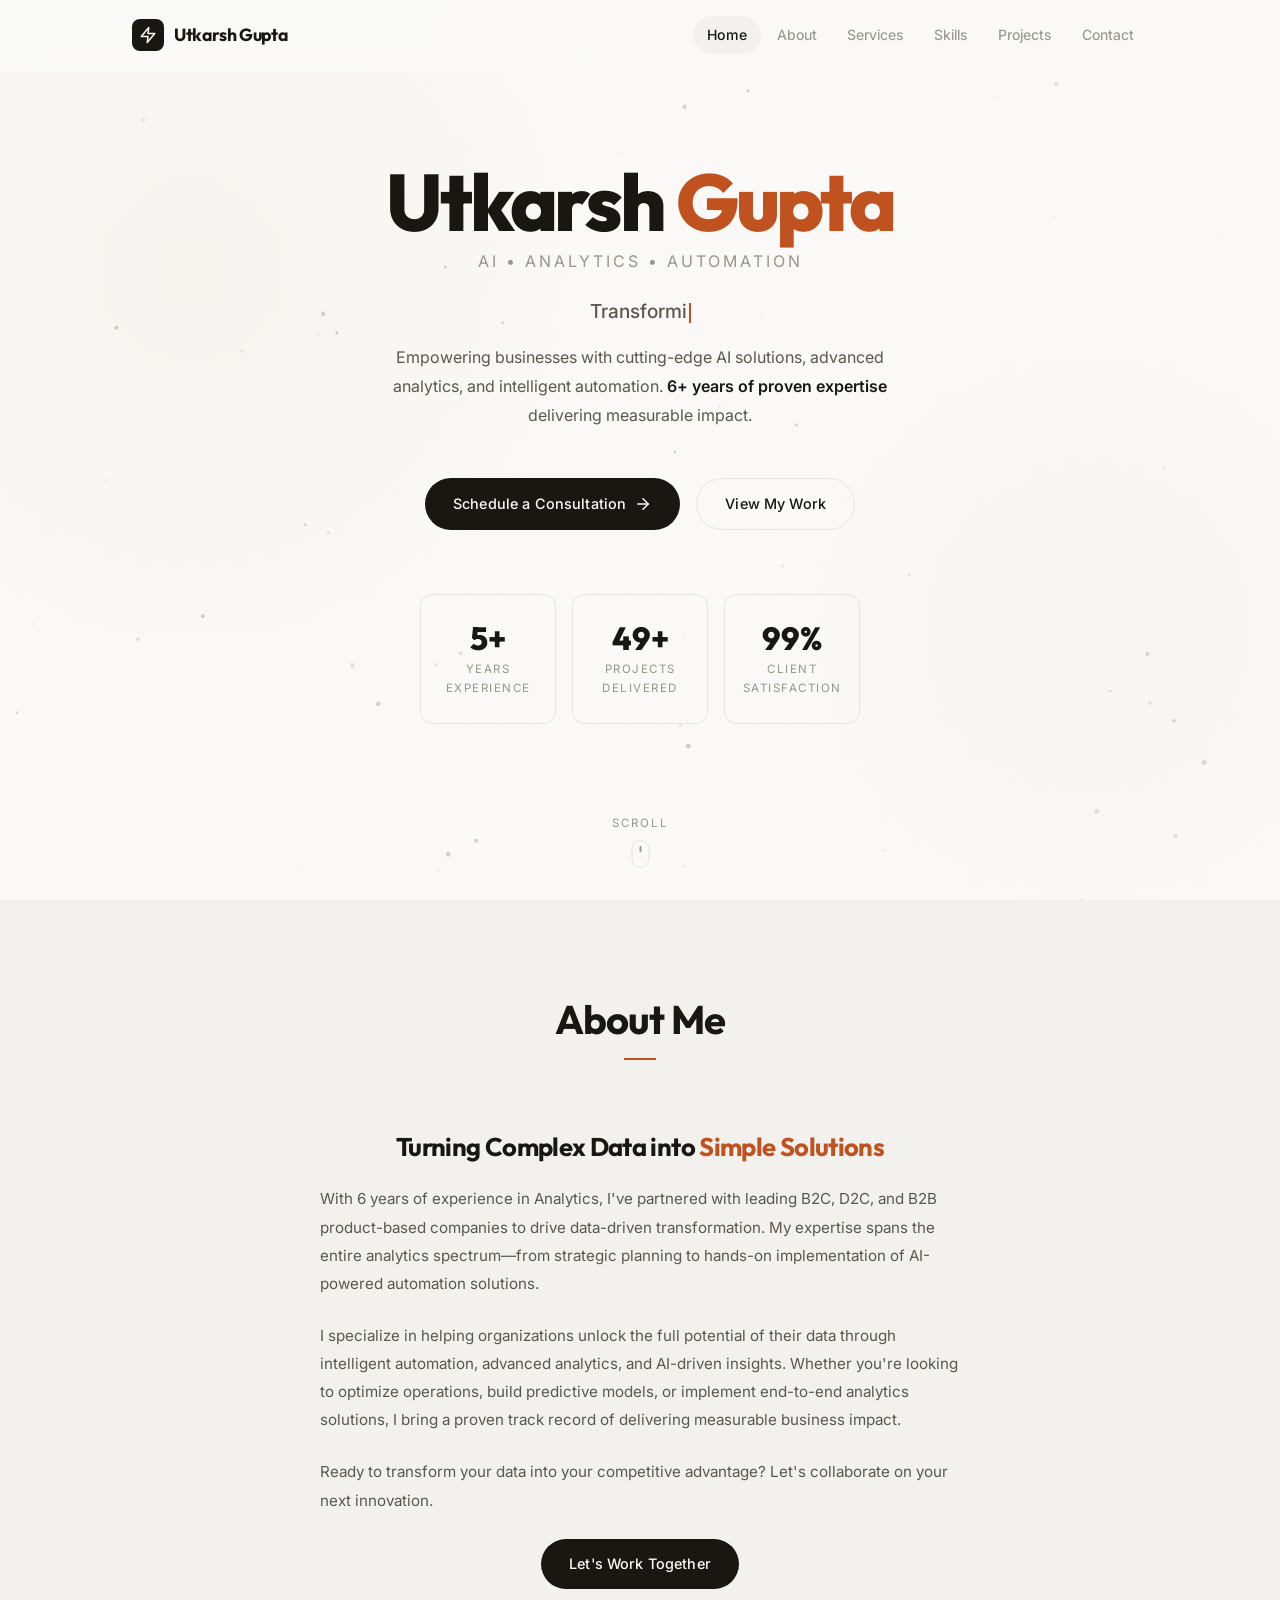
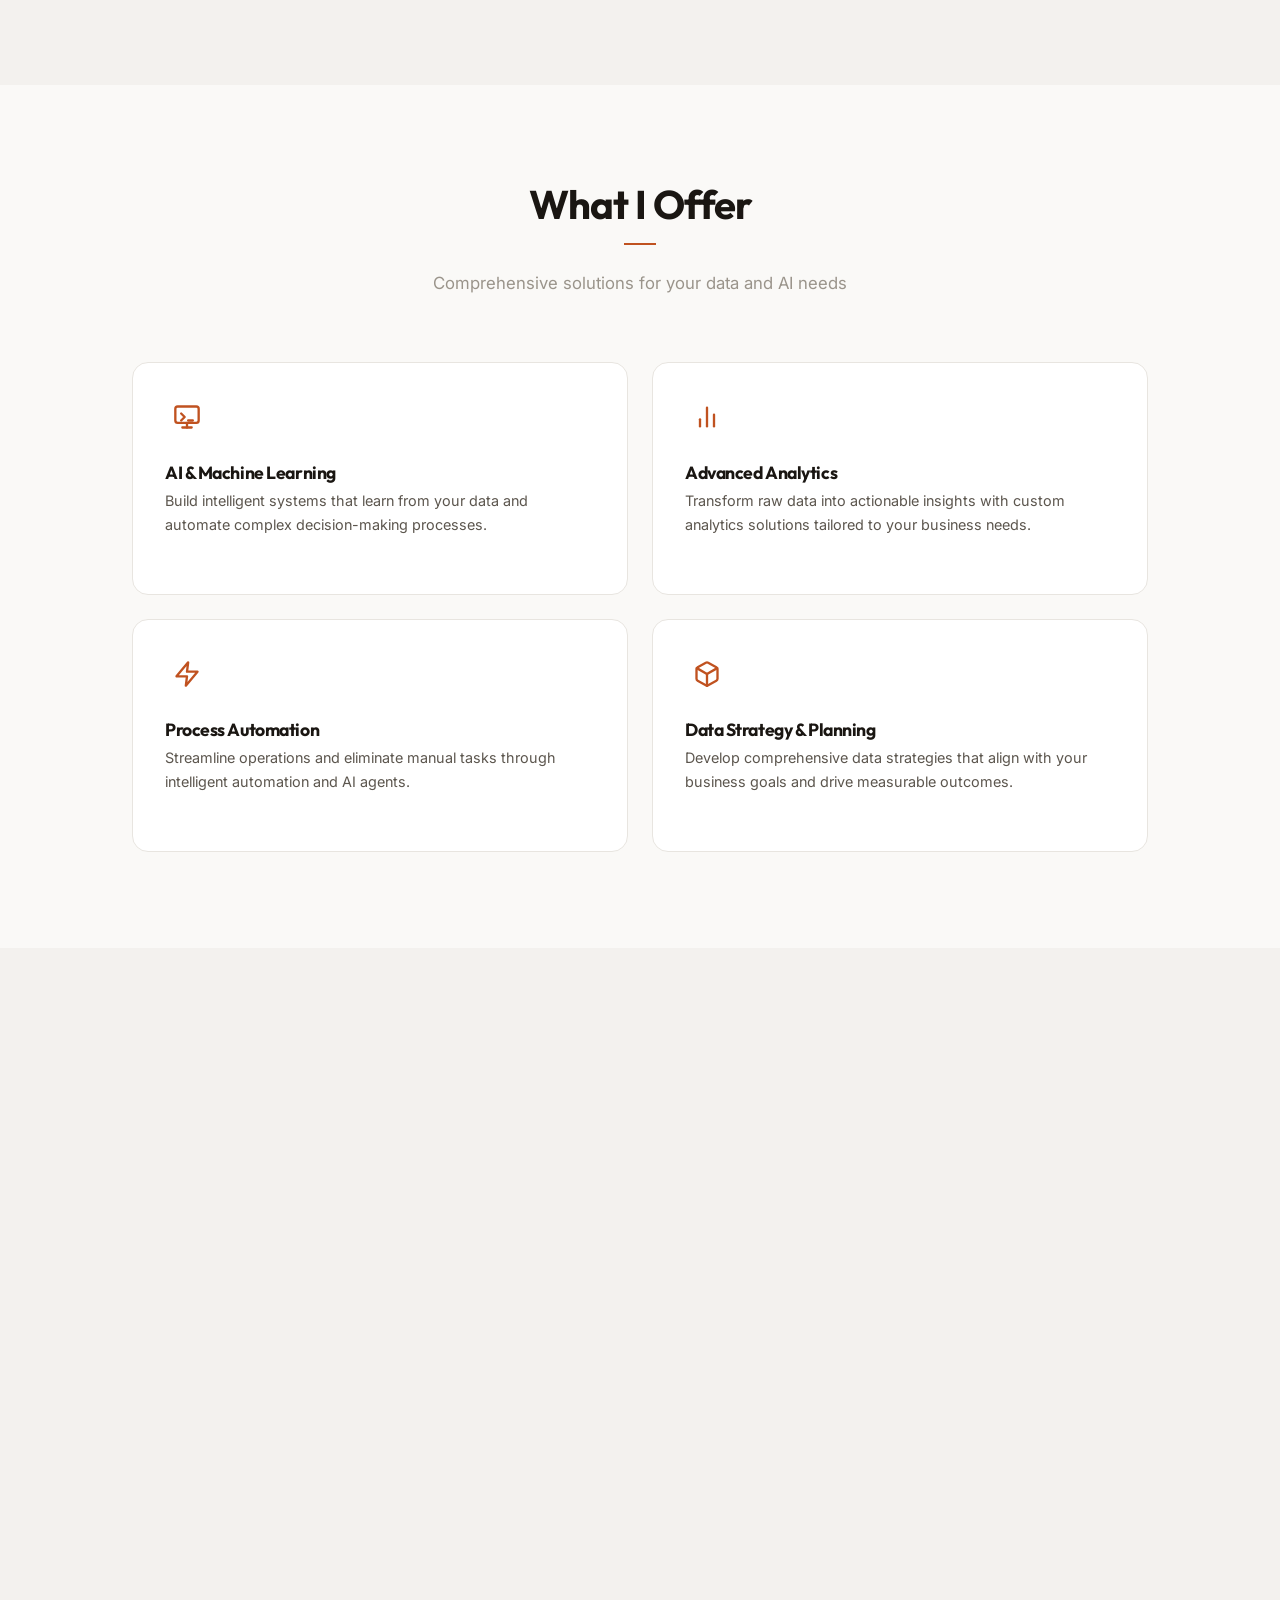
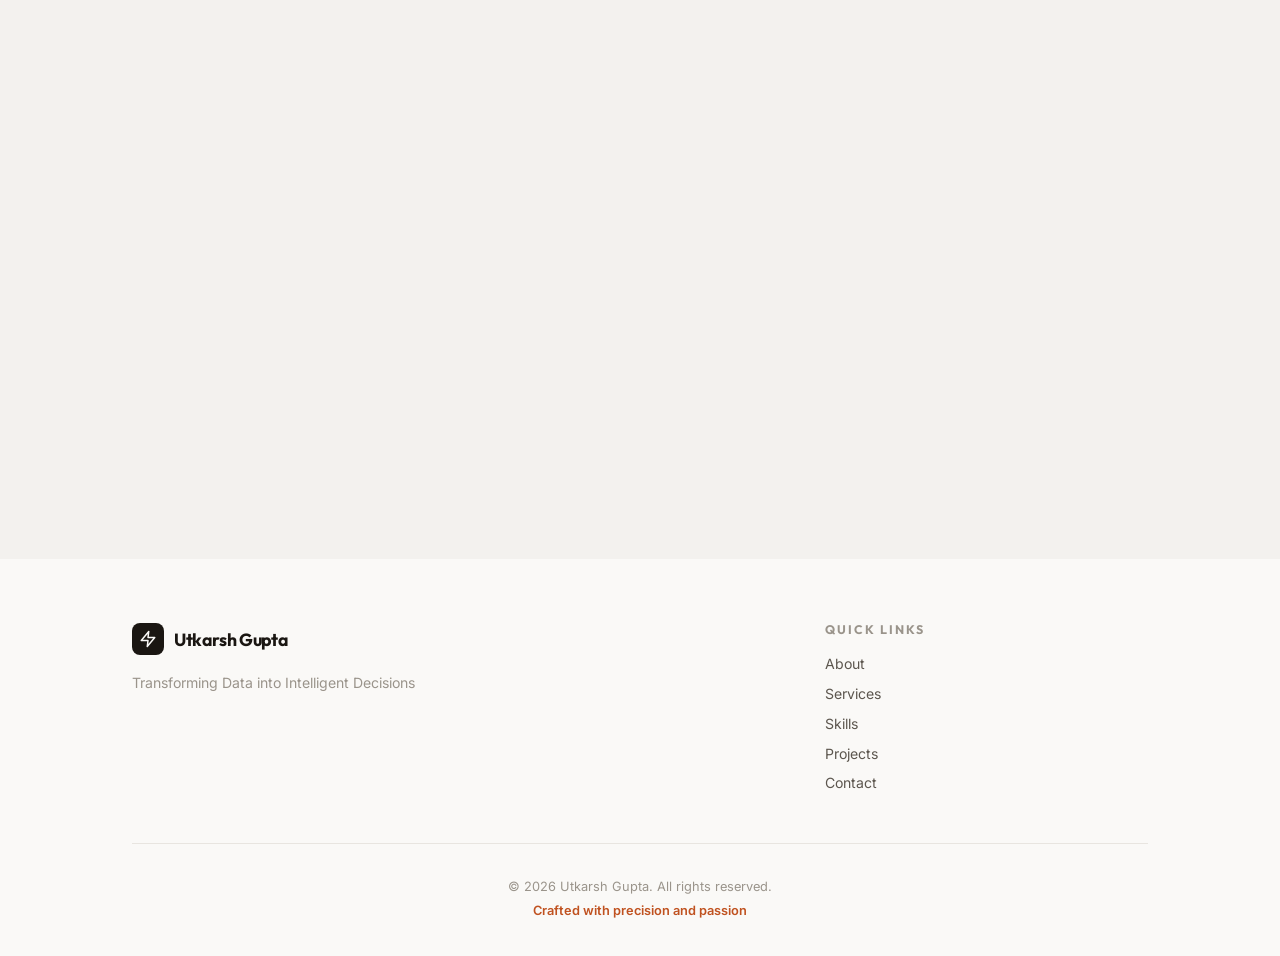
==== commit f8663ecc: "SEO: pre-render content, add structured data, improve sitemap" ====
--- a/index.html
+++ b/index.html
@@ -16,6 +16,11 @@
     <link rel="canonical" href="https://utkarshgupta.com/">
     <meta name="content-language" content="en">
     <link rel="alternate" hreflang="en" href="https://utkarshgupta.com/">
+
+    <!-- Local / Geo SEO Meta Tags -->
+    <meta name="revisit-after" content="7 days">
+    <meta name="geo.region" content="IN">
+    <meta name="geo.placename" content="India">
 
     <!-- Theme color for mobile browsers -->
     <meta name="theme-color" content="#ffffff">
@@ -92,6 +97,105 @@
     }
     </script>
 
+    <!-- WebSite Schema — enables sitelinks search box -->
+    <script type="application/ld+json">
+    {
+      "@context": "https://schema.org",
+      "@type": "WebSite",
+      "name": "Utkarsh Gupta - AI, Analytics & Automation Consultant",
+      "url": "https://utkarshgupta.com/",
+      "description": "Portfolio and consulting website of Utkarsh Gupta, an expert in AI, Analytics, and Automation.",
+      "publisher": {
+        "@type": "Person",
+        "name": "Utkarsh Gupta"
+      }
+    }
+    </script>
+
+    <!-- ProfessionalService Schema -->
+    <script type="application/ld+json">
+    {
+      "@context": "https://schema.org",
+      "@type": "ProfessionalService",
+      "name": "Utkarsh Gupta - AI & Analytics Consulting",
+      "url": "https://utkarshgupta.com/",
+      "image": "https://utkarshgupta.com/images/og-image.png",
+      "description": "Expert AI, Analytics & Automation consulting services. Specializing in data-driven strategy, AI agents, machine learning, and intelligent automation for businesses.",
+      "priceRange": "$$",
+      "areaServed": {
+        "@type": "Country",
+        "name": "India"
+      },
+      "serviceType": ["AI Consulting", "Data Analytics", "Process Automation", "Machine Learning", "Business Intelligence"],
+      "hasOfferCatalog": {
+        "@type": "OfferCatalog",
+        "name": "AI & Analytics Services",
+        "itemListElement": [
+          {"@type": "Offer", "itemOffered": {"@type": "Service", "name": "AI & Machine Learning Solutions"}},
+          {"@type": "Offer", "itemOffered": {"@type": "Service", "name": "Advanced Analytics & Business Intelligence"}},
+          {"@type": "Offer", "itemOffered": {"@type": "Service", "name": "Process Automation & AI Agents"}},
+          {"@type": "Offer", "itemOffered": {"@type": "Service", "name": "Data Strategy & Planning"}}
+        ]
+      }
+    }
+    </script>
+
+    <!-- BreadcrumbList Schema -->
+    <script type="application/ld+json">
+    {
+      "@context": "https://schema.org",
+      "@type": "BreadcrumbList",
+      "itemListElement": [
+        {"@type": "ListItem", "position": 1, "name": "Home", "item": "https://utkarshgupta.com/"},
+        {"@type": "ListItem", "position": 2, "name": "Services", "item": "https://utkarshgupta.com/#services"},
+        {"@type": "ListItem", "position": 3, "name": "Projects", "item": "https://utkarshgupta.com/#projects"},
+        {"@type": "ListItem", "position": 4, "name": "Contact", "item": "https://utkarshgupta.com/#contact"}
+      ]
+    }
+    </script>
+
+    <!-- FAQPage Schema — creates rich FAQ snippets in SERPs -->
+    <script type="application/ld+json">
+    {
+      "@context": "https://schema.org",
+      "@type": "FAQPage",
+      "mainEntity": [
+        {
+          "@type": "Question",
+          "name": "What services does Utkarsh Gupta offer?",
+          "acceptedAnswer": {
+            "@type": "Answer",
+            "text": "Utkarsh Gupta offers AI & Machine Learning solutions, Advanced Analytics & Business Intelligence, Process Automation with AI agents, and Data Strategy & Planning consulting for businesses."
+          }
+        },
+        {
+          "@type": "Question",
+          "name": "How many years of experience does Utkarsh Gupta have in AI and Analytics?",
+          "acceptedAnswer": {
+            "@type": "Answer",
+            "text": "Utkarsh Gupta has 6+ years of experience in AI, Analytics, and Automation, working with leading B2C, D2C, and B2B product-based companies to drive data-driven transformation."
+          }
+        },
+        {
+          "@type": "Question",
+          "name": "What technologies and skills does Utkarsh Gupta specialize in?",
+          "acceptedAnswer": {
+            "@type": "Answer",
+            "text": "Utkarsh Gupta specializes in Python, SQL, Artificial Intelligence, Machine Learning, Process Automation, Data Analytics, AI Agents, Data Visualization, ETL & Data Pipelines, and Predictive Modeling."
+          }
+        },
+        {
+          "@type": "Question",
+          "name": "How can I hire Utkarsh Gupta for an AI consulting project?",
+          "acceptedAnswer": {
+            "@type": "Answer",
+            "text": "You can contact Utkarsh Gupta through the contact form on his website at utkarshgupta.com or email him at utkarshgpt47@gmail.com to discuss your project requirements."
+          }
+        }
+      ]
+    }
+    </script>
+
     <!-- Stylesheets -->
     <link rel="stylesheet" href="styles.css">
 
@@ -223,7 +327,51 @@
                 <p class="section-subtitle">Comprehensive solutions for your data and AI needs</p>
             </div>
             <div class="services-grid stagger-children" id="servicesGrid">
-                <!-- Services will be populated by JavaScript -->
+                <div class="service-card reveal">
+                    <span class="service-icon"><svg viewBox="0 0 24 24" fill="none" stroke="currentColor"
+                            stroke-width="2" stroke-linecap="round" stroke-linejoin="round">
+                            <rect x="2" y="3" width="20" height="14" rx="2" ry="2"></rect>
+                            <line x1="8" y1="21" x2="16" y2="21"></line>
+                            <line x1="12" y1="17" x2="12" y2="21"></line>
+                            <path d="M7 9l3 3-3 3M13 15h4"></path>
+                        </svg></span>
+                    <h3 class="service-title">AI &amp; Machine Learning</h3>
+                    <p class="service-description">Build intelligent systems that learn from your data and automate
+                        complex decision-making processes.</p>
+                </div>
+                <div class="service-card reveal">
+                    <span class="service-icon"><svg viewBox="0 0 24 24" fill="none" stroke="currentColor"
+                            stroke-width="2" stroke-linecap="round" stroke-linejoin="round">
+                            <line x1="18" y1="20" x2="18" y2="10"></line>
+                            <line x1="12" y1="20" x2="12" y2="4"></line>
+                            <line x1="6" y1="20" x2="6" y2="14"></line>
+                        </svg></span>
+                    <h3 class="service-title">Advanced Analytics</h3>
+                    <p class="service-description">Transform raw data into actionable insights with custom analytics
+                        solutions tailored to your business needs.</p>
+                </div>
+                <div class="service-card reveal">
+                    <span class="service-icon"><svg viewBox="0 0 24 24" fill="none" stroke="currentColor"
+                            stroke-width="2" stroke-linecap="round" stroke-linejoin="round">
+                            <polygon points="13 2 3 14 12 14 11 22 21 10 12 10 13 2"></polygon>
+                        </svg></span>
+                    <h3 class="service-title">Process Automation</h3>
+                    <p class="service-description">Streamline operations and eliminate manual tasks through intelligent
+                        automation and AI agents.</p>
+                </div>
+                <div class="service-card reveal">
+                    <span class="service-icon"><svg viewBox="0 0 24 24" fill="none" stroke="currentColor"
+                            stroke-width="2" stroke-linecap="round" stroke-linejoin="round">
+                            <path
+                                d="M21 16V8a2 2 0 0 0-1-1.73l-7-4a2 2 0 0 0-2 0l-7 4A2 2 0 0 0 3 8v8a2 2 0 0 0 1 1.73l7 4a2 2 0 0 0 2 0l7-4A2 2 0 0 0 21 16z">
+                            </path>
+                            <polyline points="3.27 6.96 12 12.01 20.73 6.96"></polyline>
+                            <line x1="12" y1="22.08" x2="12" y2="12"></line>
+                        </svg></span>
+                    <h3 class="service-title">Data Strategy &amp; Planning</h3>
+                    <p class="service-description">Develop comprehensive data strategies that align with your business
+                        goals and drive measurable outcomes.</p>
+                </div>
             </div>
         </div>
     </section>
@@ -247,7 +395,66 @@
                         Technical Skills
                     </h3>
                     <div class="skills-list" id="technicalSkills">
-                        <!-- Skill bars will be populated by JavaScript -->
+                        <div class="skill-bar-item">
+                            <div class="skill-bar-label"><span>SQL</span><span>95%</span></div>
+                            <div class="skill-bar-track">
+                                <div class="skill-bar-fill" data-width="95"></div>
+                            </div>
+                        </div>
+                        <div class="skill-bar-item">
+                            <div class="skill-bar-label"><span>Python</span><span>90%</span></div>
+                            <div class="skill-bar-track">
+                                <div class="skill-bar-fill" data-width="90"></div>
+                            </div>
+                        </div>
+                        <div class="skill-bar-item">
+                            <div class="skill-bar-label"><span>Artificial Intelligence</span><span>85%</span></div>
+                            <div class="skill-bar-track">
+                                <div class="skill-bar-fill" data-width="85"></div>
+                            </div>
+                        </div>
+                        <div class="skill-bar-item">
+                            <div class="skill-bar-label"><span>Machine Learning</span><span>85%</span></div>
+                            <div class="skill-bar-track">
+                                <div class="skill-bar-fill" data-width="85"></div>
+                            </div>
+                        </div>
+                        <div class="skill-bar-item">
+                            <div class="skill-bar-label"><span>Process Automation</span><span>90%</span></div>
+                            <div class="skill-bar-track">
+                                <div class="skill-bar-fill" data-width="90"></div>
+                            </div>
+                        </div>
+                        <div class="skill-bar-item">
+                            <div class="skill-bar-label"><span>Data Analytics</span><span>95%</span></div>
+                            <div class="skill-bar-track">
+                                <div class="skill-bar-fill" data-width="95"></div>
+                            </div>
+                        </div>
+                        <div class="skill-bar-item">
+                            <div class="skill-bar-label"><span>AI Agents</span><span>80%</span></div>
+                            <div class="skill-bar-track">
+                                <div class="skill-bar-fill" data-width="80"></div>
+                            </div>
+                        </div>
+                        <div class="skill-bar-item">
+                            <div class="skill-bar-label"><span>Data Visualization</span><span>88%</span></div>
+                            <div class="skill-bar-track">
+                                <div class="skill-bar-fill" data-width="88"></div>
+                            </div>
+                        </div>
+                        <div class="skill-bar-item">
+                            <div class="skill-bar-label"><span>ETL &amp; Data Pipelines</span><span>85%</span></div>
+                            <div class="skill-bar-track">
+                                <div class="skill-bar-fill" data-width="85"></div>
+                            </div>
+                        </div>
+                        <div class="skill-bar-item">
+                            <div class="skill-bar-label"><span>Predictive Modeling</span><span>82%</span></div>
+                            <div class="skill-bar-track">
+                                <div class="skill-bar-fill" data-width="82"></div>
+                            </div>
+                        </div>
                     </div>
                 </div>
                 <div class="skills-category reveal">
@@ -263,7 +470,12 @@
                         Professional Expertise
                     </h3>
                     <div class="skills-list skills-list-tags" id="professionalSkills">
-                        <!-- Tags will be populated by JavaScript -->
+                        <span class="skill-tag">Data-Driven Strategy &amp; Planning</span>
+                        <span class="skill-tag">Business Intelligence</span>
+                        <span class="skill-tag">Team Leadership &amp; Management</span>
+                        <span class="skill-tag">Analytics Consulting</span>
+                        <span class="skill-tag">Stakeholder Management</span>
+                        <span class="skill-tag">Process Optimization</span>
                     </div>
                 </div>
             </div>
@@ -278,7 +490,57 @@
                 <p class="section-subtitle">Showcasing impact through innovation</p>
             </div>
             <div class="projects-grid stagger-children" id="projectsGrid">
-                <!-- Projects will be populated by JavaScript -->
+                <div class="project-card reveal">
+                    <div class="project-image-wrapper">
+                        <img src="images/project1.png"
+                            alt="AI-Powered Analytics Platform - End-to-end analytics solution by Utkarsh Gupta"
+                            class="project-image" loading="lazy">
+                        <div class="project-overlay"></div>
+                    </div>
+                    <div class="project-content">
+                        <h3 class="project-title">AI-Powered Analytics Platform</h3>
+                        <p class="project-description">End-to-end analytics solution leveraging AI for automated
+                            insights and predictive modeling, reducing analysis time by 70%.</p>
+                        <div class="project-tech">
+                            <span class="tech-tag">Python</span><span class="tech-tag">AI</span><span
+                                class="tech-tag">SQL</span><span class="tech-tag">Automation</span>
+                        </div>
+                    </div>
+                </div>
+                <div class="project-card reveal">
+                    <div class="project-image-wrapper">
+                        <img src="images/project2.png"
+                            alt="Automated Reporting System - Intelligent automation framework by Utkarsh Gupta"
+                            class="project-image" loading="lazy">
+                        <div class="project-overlay"></div>
+                    </div>
+                    <div class="project-content">
+                        <h3 class="project-title">Automated Reporting System</h3>
+                        <p class="project-description">Intelligent automation framework that generates custom reports
+                            and dashboards, serving 100+ stakeholders daily.</p>
+                        <div class="project-tech">
+                            <span class="tech-tag">Python</span><span class="tech-tag">Automation</span><span
+                                class="tech-tag">Analytics</span><span class="tech-tag">SQL</span>
+                        </div>
+                    </div>
+                </div>
+                <div class="project-card reveal">
+                    <div class="project-image-wrapper">
+                        <img src="images/project3.png"
+                            alt="Customer Analytics Engine - Advanced B2C analytics solution by Utkarsh Gupta"
+                            class="project-image" loading="lazy">
+                        <div class="project-overlay"></div>
+                    </div>
+                    <div class="project-content">
+                        <h3 class="project-title">Customer Analytics Engine</h3>
+                        <p class="project-description">Advanced analytics solution for B2C companies, delivering
+                            actionable insights on customer behavior and lifetime value.</p>
+                        <div class="project-tech">
+                            <span class="tech-tag">SQL</span><span class="tech-tag">Python</span><span
+                                class="tech-tag">Analytics</span><span class="tech-tag">AI</span>
+                        </div>
+                    </div>
+                </div>
             </div>
         </div>
     </section>
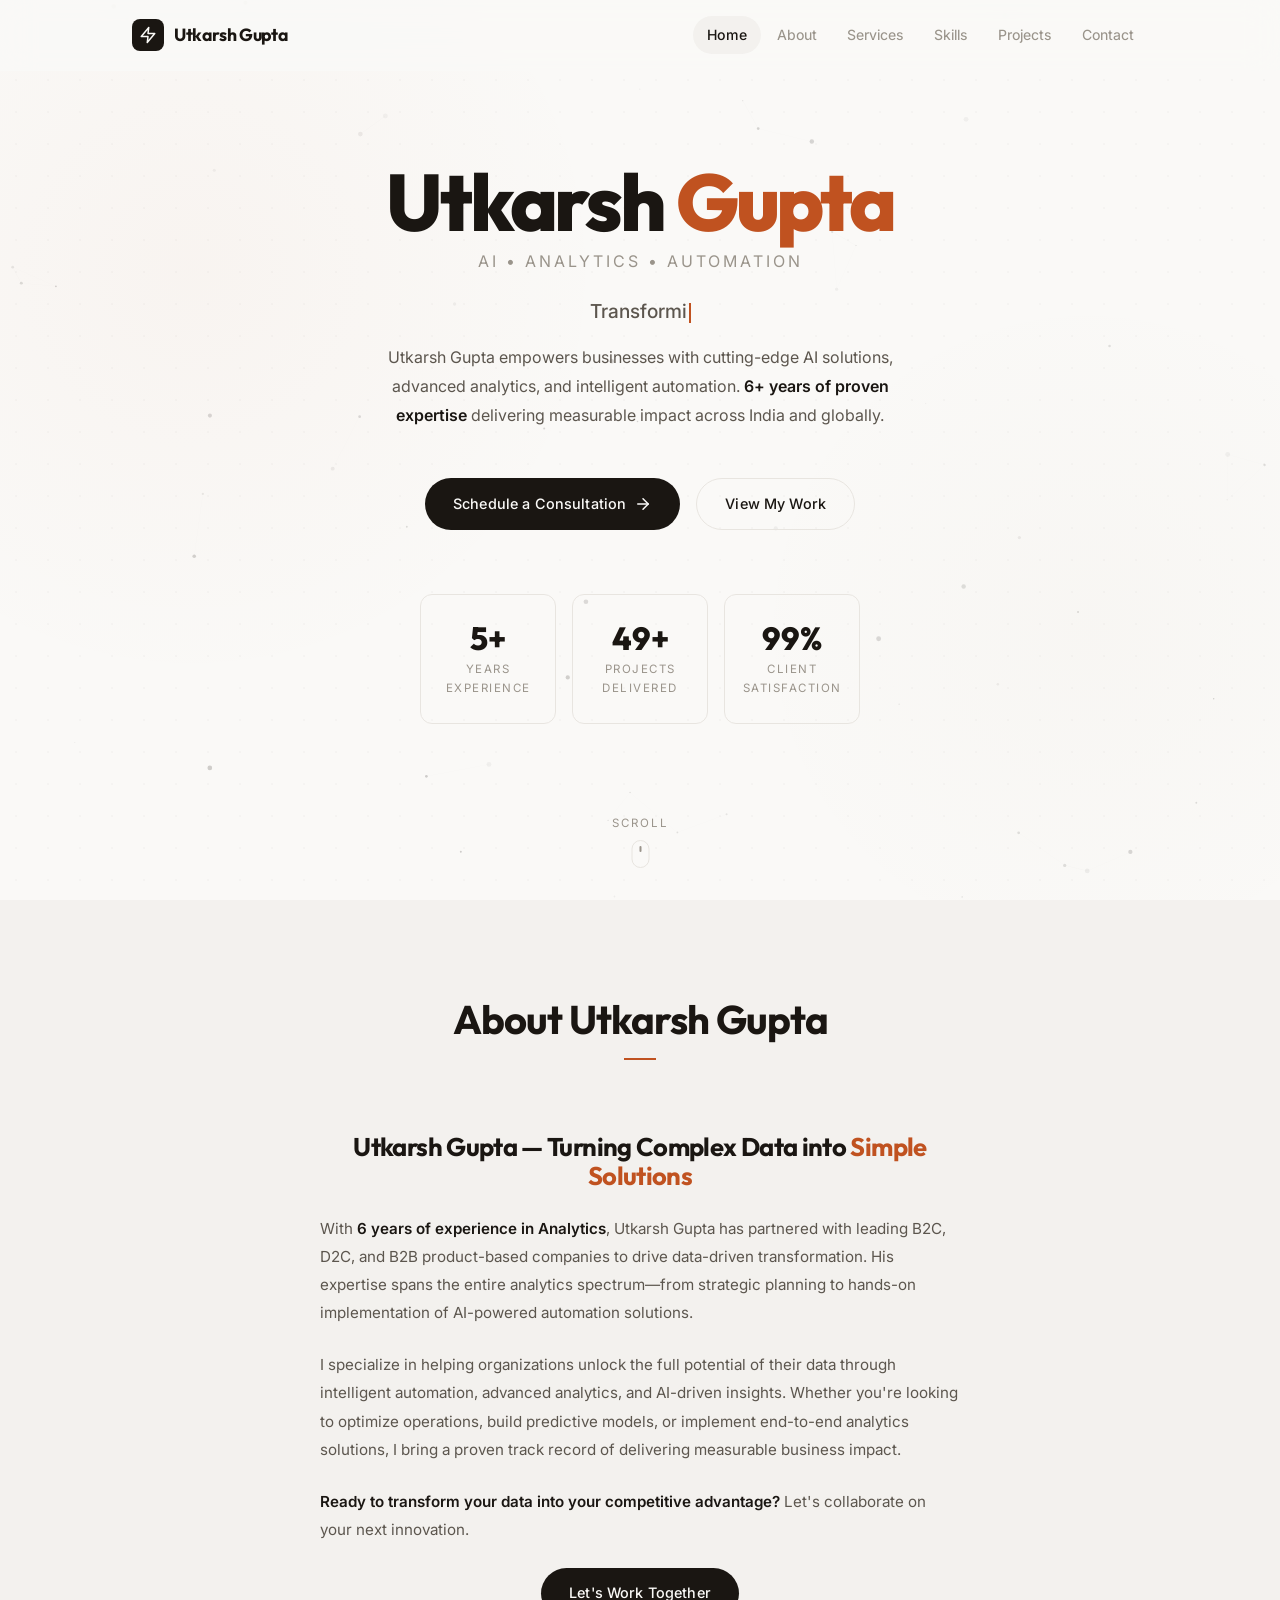
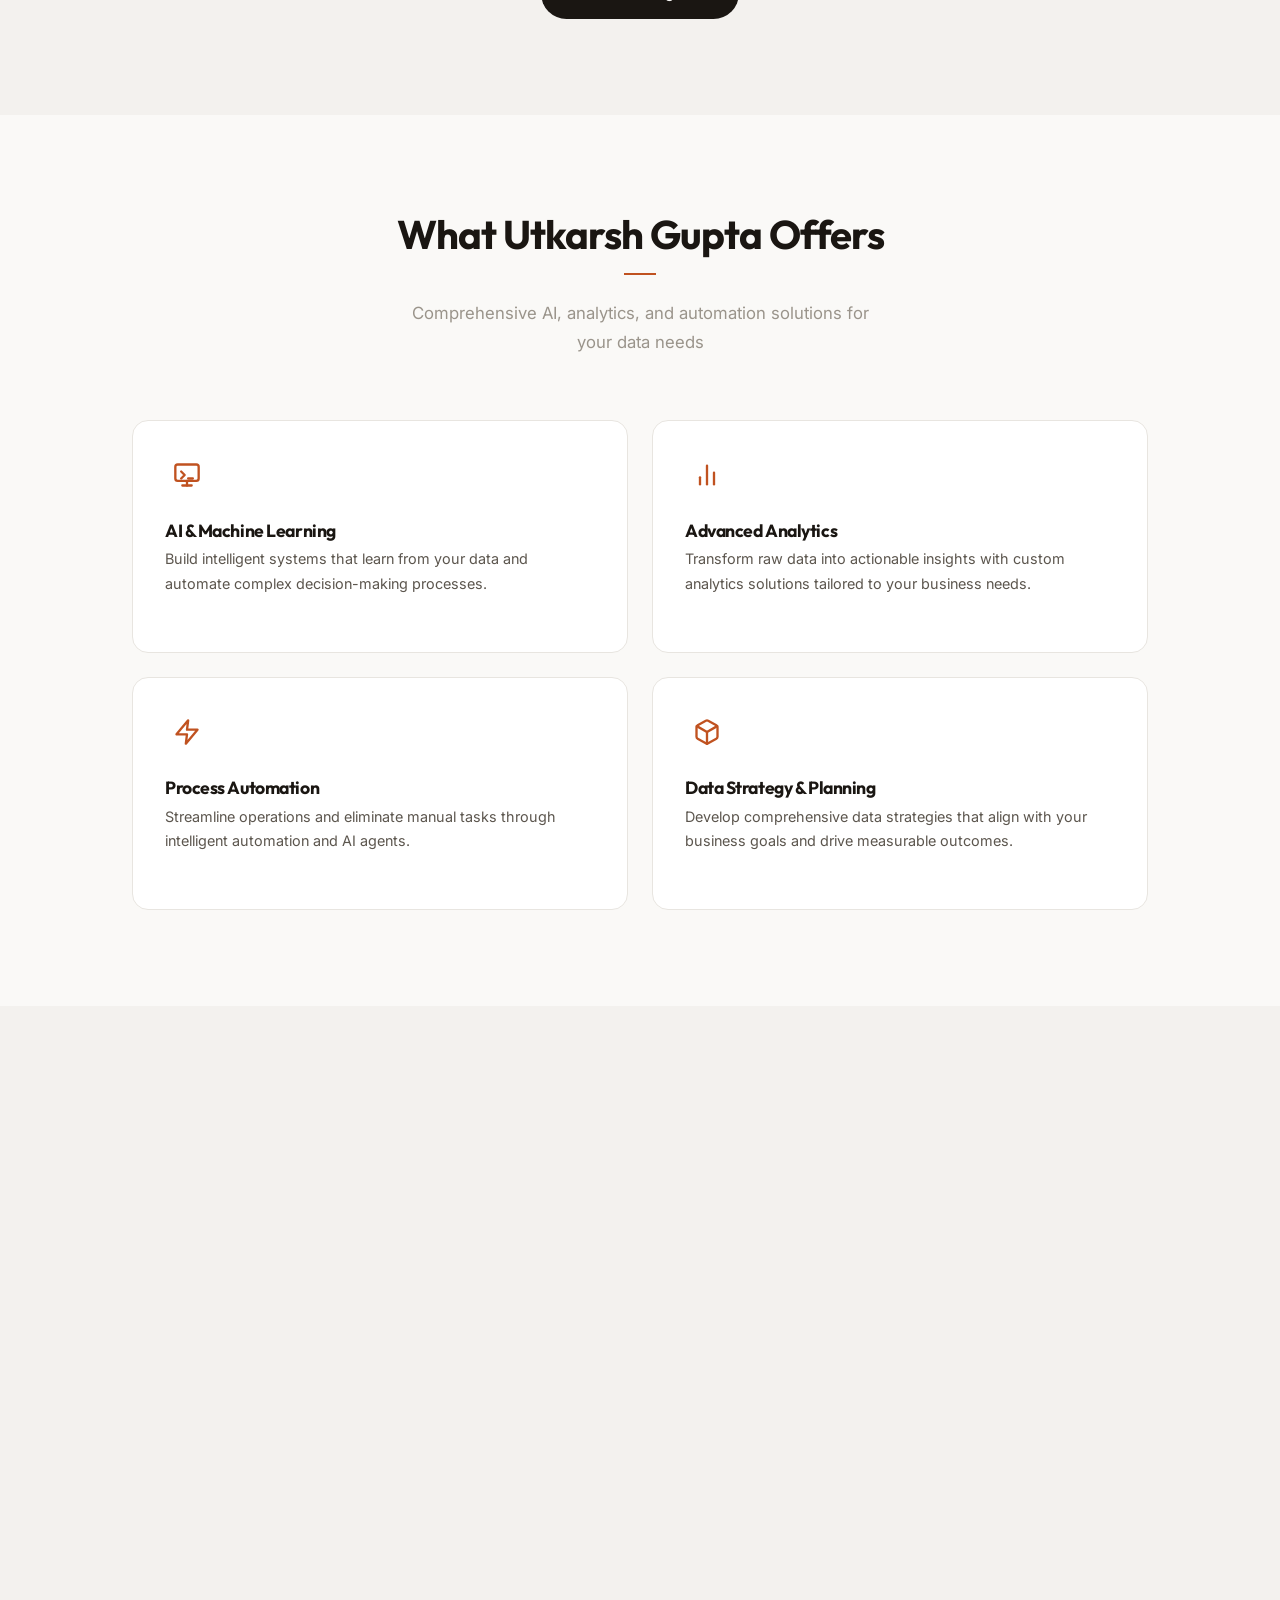
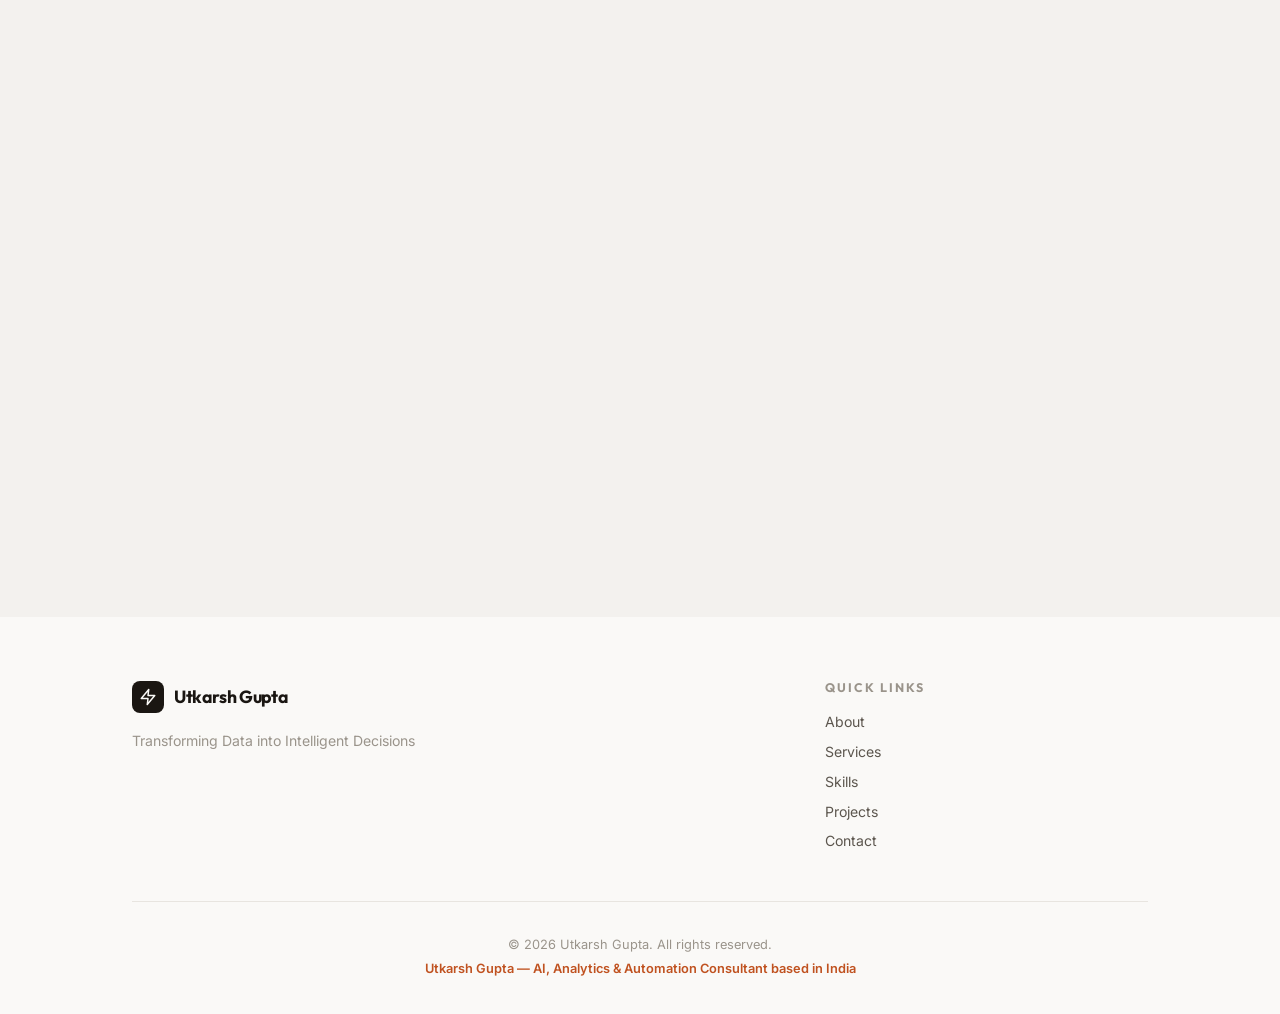
==== commit e20cbcaa: "improving seo" ====
--- a/index.html
+++ b/index.html
@@ -254,9 +254,11 @@
                 <p class="hero-tagline" id="heroTagline">Transforming Data into Intelligent Decisions<span
                         class="cursor"></span></p>
                 <p class="hero-description">
-                    Empowering businesses with cutting-edge AI solutions, advanced analytics, and intelligent
+                    Utkarsh Gupta empowers businesses with cutting-edge AI solutions, advanced analytics, and
+                    intelligent
                     automation.
-                    <strong>6+ years of proven expertise</strong> delivering measurable impact.
+                    <strong>6+ years of proven expertise</strong> delivering measurable impact across India and
+                    globally.
                 </p>
                 <div class="hero-cta">
                     <a href="#contact" class="btn btn-primary">
@@ -295,15 +297,17 @@
     <section class="about" id="about">
         <div class="container">
             <div class="section-header reveal">
-                <h2 class="section-title">About Me</h2>
+                <h2 class="section-title">About Utkarsh Gupta</h2>
             </div>
             <div class="about-content">
                 <div class="about-text reveal">
-                    <h3 class="about-headline">Turning Complex Data into <span class="accent">Simple
+                    <h3 class="about-headline">Utkarsh Gupta — Turning Complex Data into <span class="accent">Simple
                             Solutions</span></h3>
                     <div id="aboutBio" class="about-bio">
-                        <p>With <strong>6 years of experience in Analytics</strong>, I've partnered with leading B2C,
-                            D2C, and B2B product-based companies to drive data-driven transformation. My expertise spans
+                        <p>With <strong>6 years of experience in Analytics</strong>, Utkarsh Gupta has partnered with
+                            leading B2C,
+                            D2C, and B2B product-based companies to drive data-driven transformation. His expertise
+                            spans
                             the entire analytics spectrum—from strategic planning to hands-on implementation of
                             AI-powered automation solutions.</p>
                         <p>I specialize in helping organizations unlock the full potential of their data through
@@ -323,8 +327,9 @@
     <section class="services" id="services">
         <div class="container">
             <div class="section-header reveal">
-                <h2 class="section-title">What I Offer</h2>
-                <p class="section-subtitle">Comprehensive solutions for your data and AI needs</p>
+                <h2 class="section-title">What Utkarsh Gupta Offers</h2>
+                <p class="section-subtitle">Comprehensive AI, analytics, and automation solutions for your data needs
+                </p>
             </div>
             <div class="services-grid stagger-children" id="servicesGrid">
                 <div class="service-card reveal">
@@ -486,8 +491,8 @@
     <section class="projects" id="projects">
         <div class="container">
             <div class="section-header reveal">
-                <h2 class="section-title">Featured Projects</h2>
-                <p class="section-subtitle">Showcasing impact through innovation</p>
+                <h2 class="section-title">Featured Projects by Utkarsh Gupta</h2>
+                <p class="section-subtitle">Showcasing impact through innovation in AI and analytics</p>
             </div>
             <div class="projects-grid stagger-children" id="projectsGrid">
                 <div class="project-card reveal">
@@ -645,10 +650,18 @@
             </div>
             <div class="footer-bottom">
                 <p>&copy; <span id="currentYear">2026</span> Utkarsh Gupta. All rights reserved.</p>
-                <p class="footer-made">Crafted with precision and passion</p>
+                <p class="footer-made">Utkarsh Gupta — AI, Analytics &amp; Automation Consultant based in India</p>
             </div>
         </div>
     </footer>
+
+    <!-- Noscript fallback for search engines -->
+    <noscript>
+        <p>Utkarsh Gupta is an expert AI, Analytics &amp; Automation Consultant with 6+ years of experience specializing
+            in data-driven strategy, AI agents, machine learning, and intelligent automation for B2C, D2C, and B2B
+            companies in India. Contact Utkarsh Gupta at utkarshgpt47@gmail.com for AI consulting, advanced analytics,
+            process automation, and data strategy services.</p>
+    </noscript>
 
     <!-- Scripts -->
     <script src="config.js"></script>
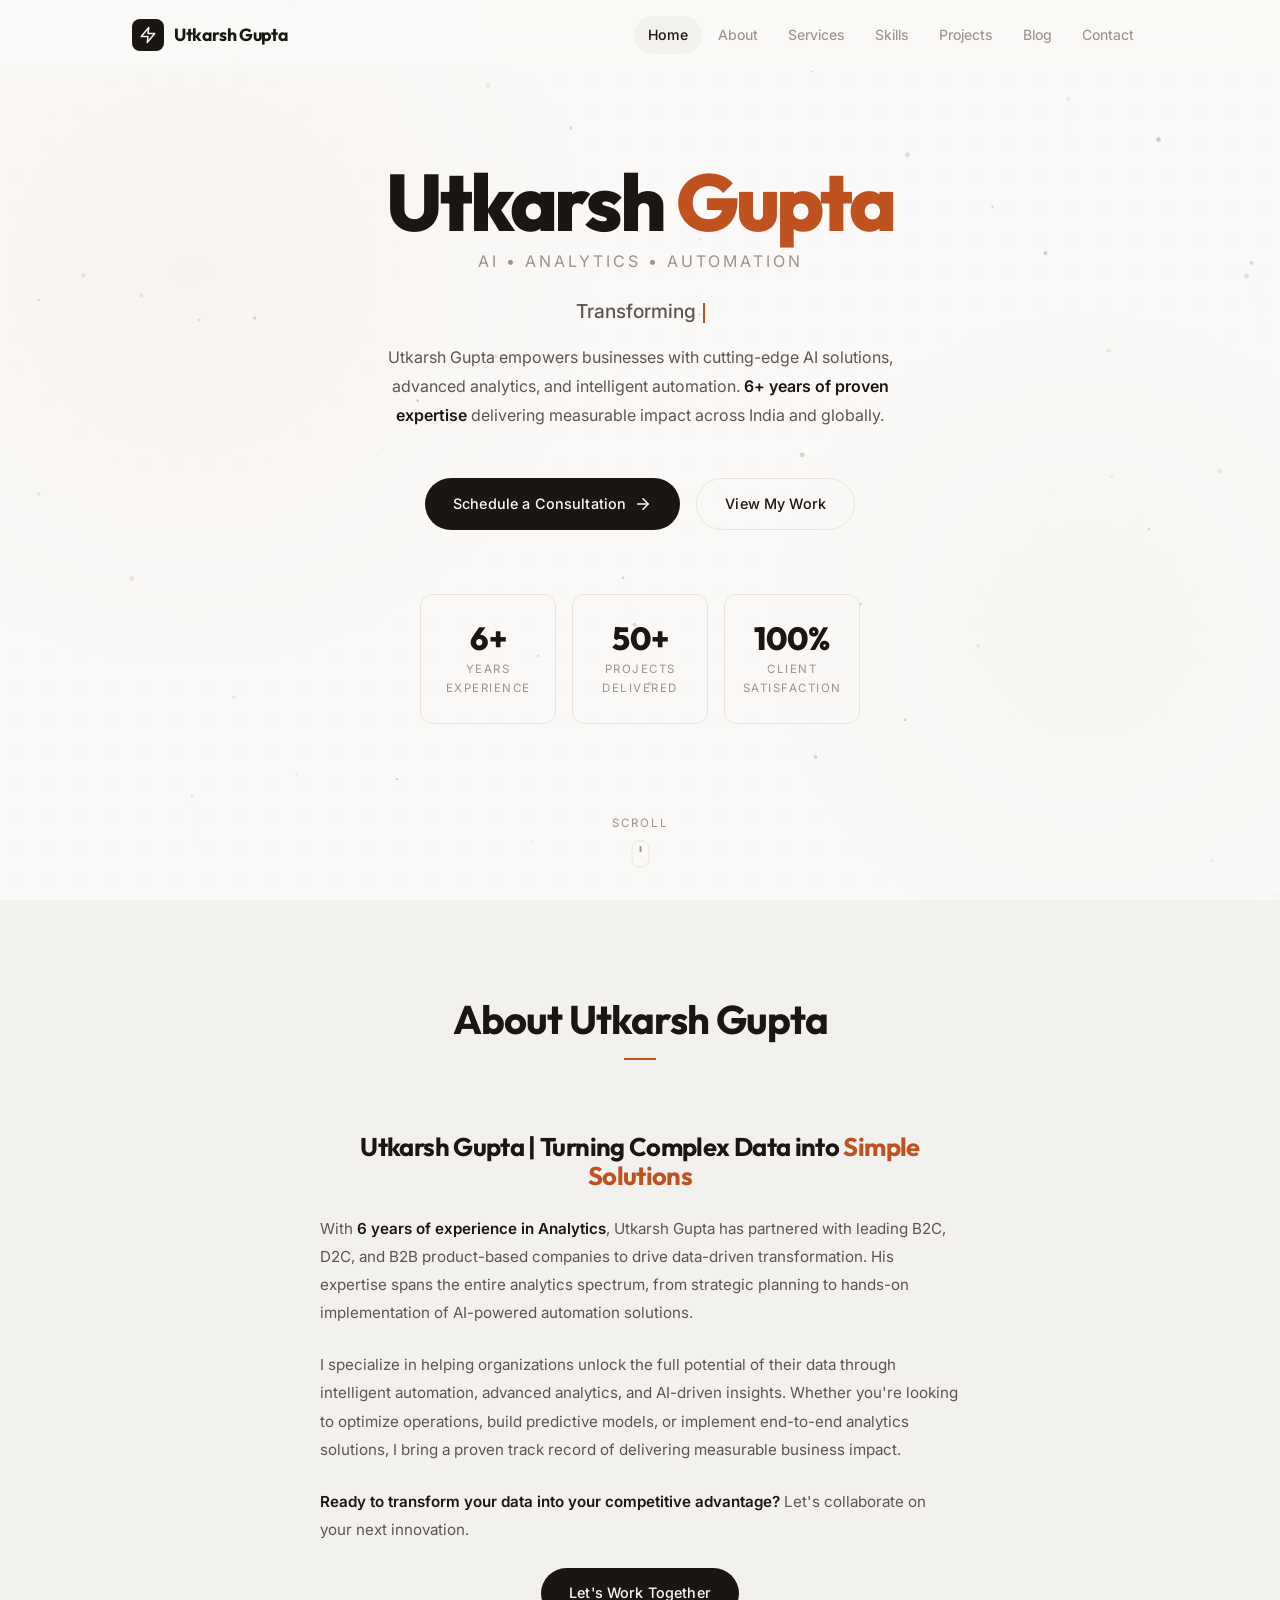
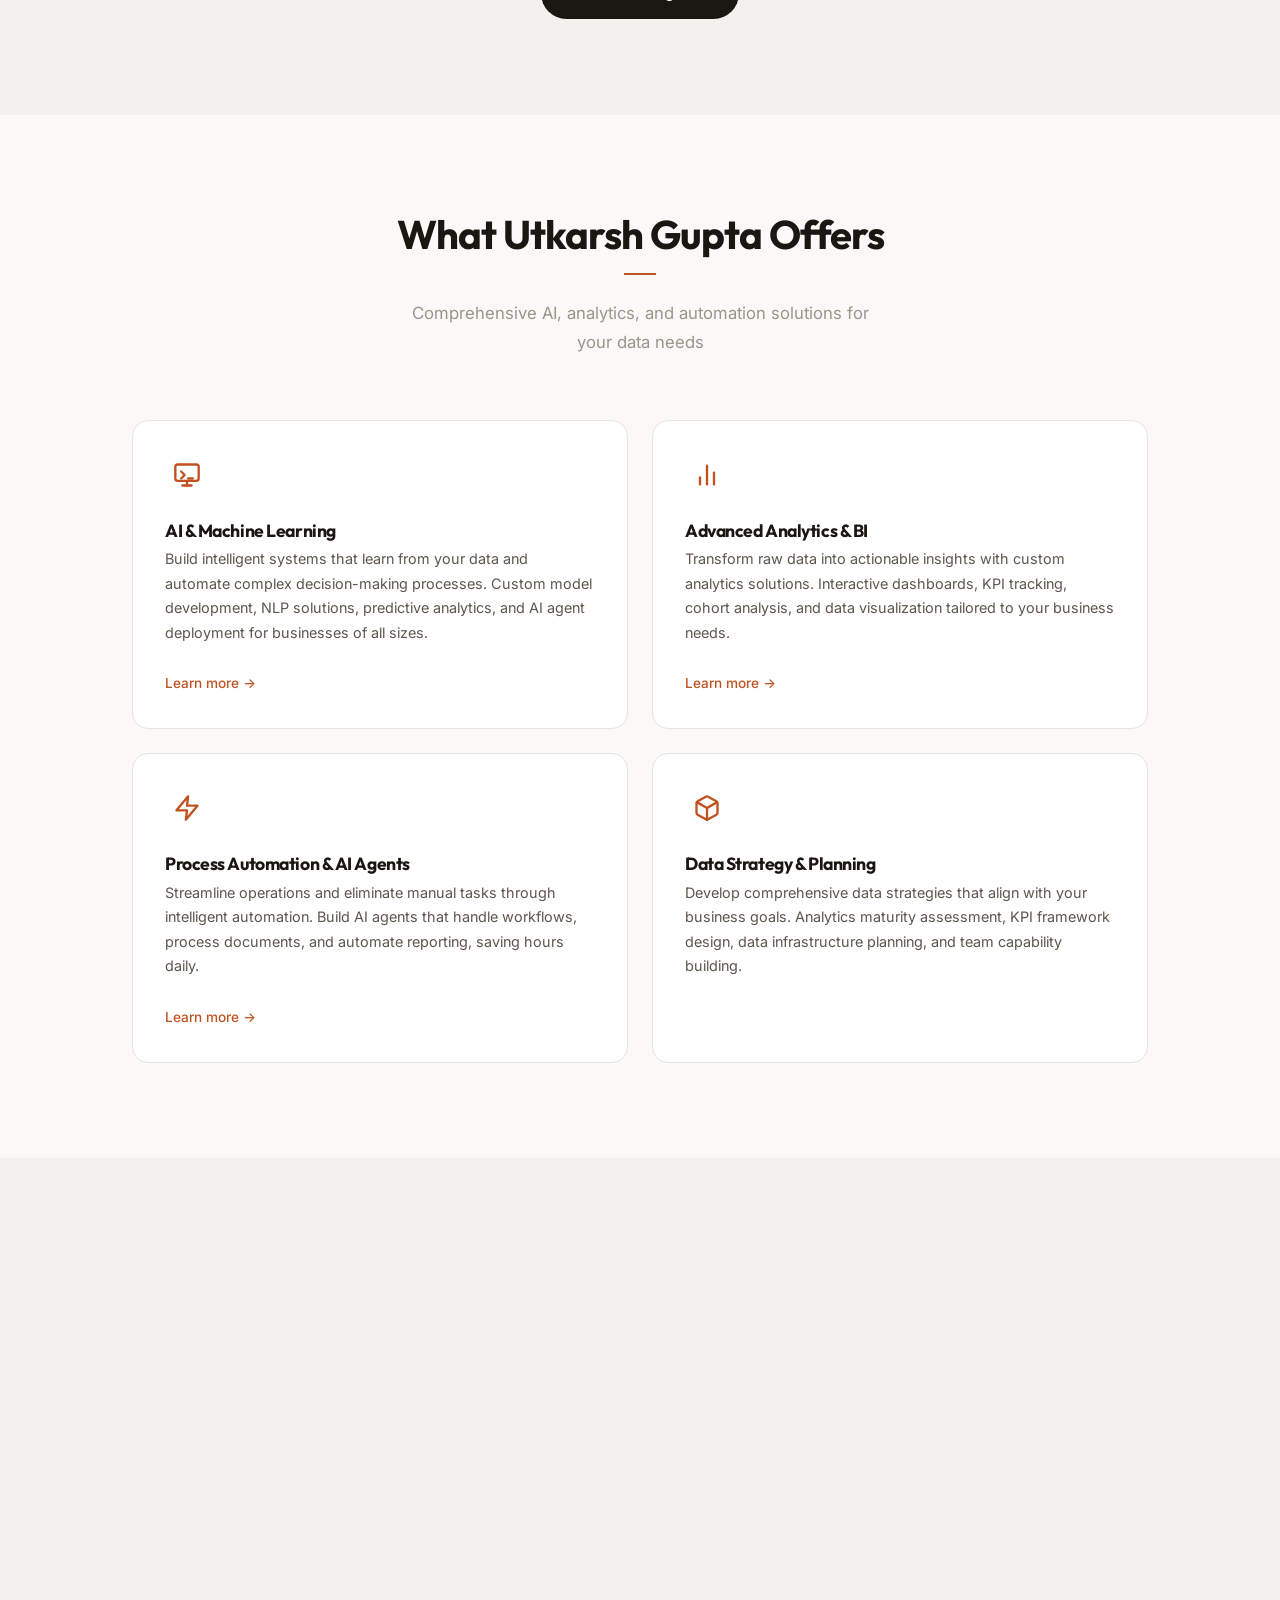
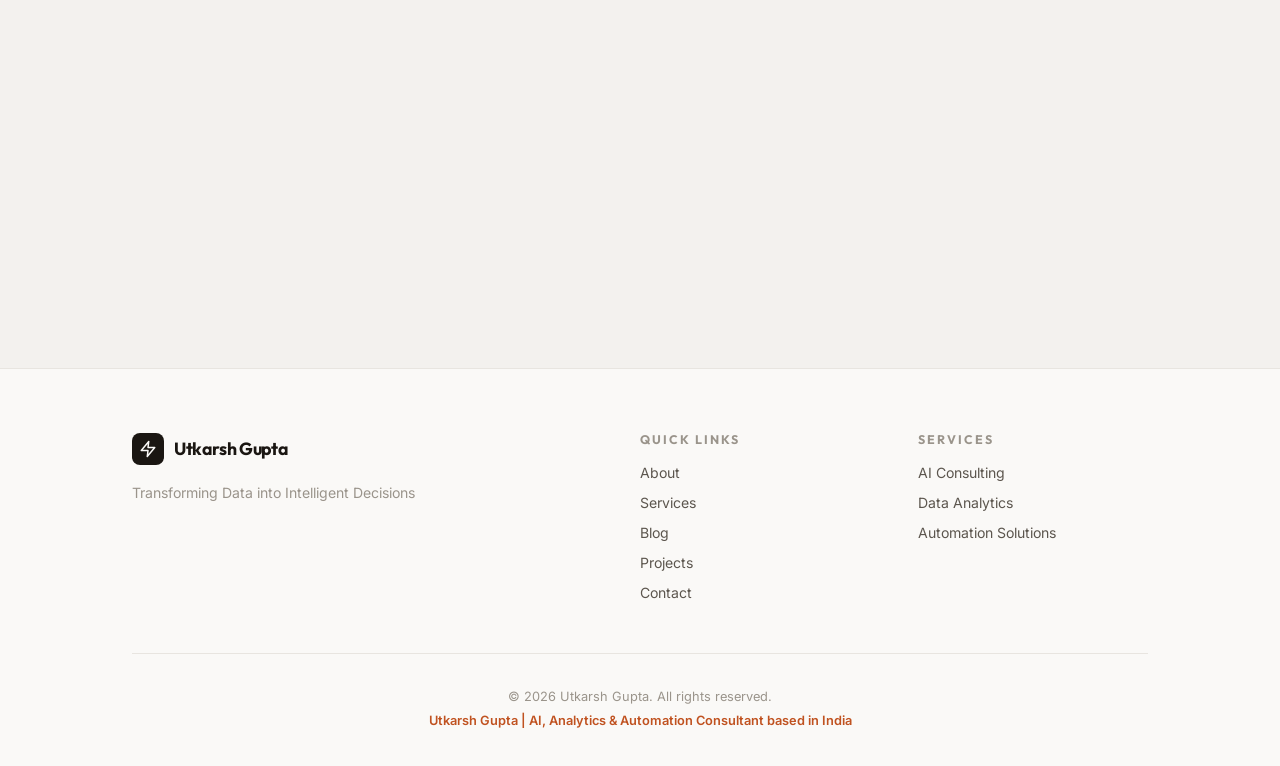
==== commit 15c1f512: "SEO changes and Blog addition" ====
--- a/index.html
+++ b/index.html
@@ -165,31 +165,39 @@
           "name": "What services does Utkarsh Gupta offer?",
           "acceptedAnswer": {
             "@type": "Answer",
-            "text": "Utkarsh Gupta offers AI & Machine Learning solutions, Advanced Analytics & Business Intelligence, Process Automation with AI agents, and Data Strategy & Planning consulting for businesses."
+            "text": "Utkarsh Gupta offers AI & machine learning consulting, advanced data analytics & BI development, process automation & AI agent solutions, and data strategy planning for businesses across India. Whether you need predictive models, interactive dashboards, or automated workflows, I deliver tailored solutions that drive measurable business outcomes."
           }
         },
         {
           "@type": "Question",
-          "name": "How many years of experience does Utkarsh Gupta have in AI and Analytics?",
+          "name": "How can AI help my business?",
           "acceptedAnswer": {
             "@type": "Answer",
-            "text": "Utkarsh Gupta has 6+ years of experience in AI, Analytics, and Automation, working with leading B2C, D2C, and B2B product-based companies to drive data-driven transformation."
+            "text": "AI can automate repetitive tasks (saving 4+ hours daily), predict customer behavior for proactive decision-making, generate insights from large datasets that humans would miss, and power intelligent customer support through chatbots. The key is identifying the right use case for your specific business context."
           }
         },
         {
           "@type": "Question",
-          "name": "What technologies and skills does Utkarsh Gupta specialize in?",
+          "name": "How much does AI consulting cost in India?",
           "acceptedAnswer": {
             "@type": "Answer",
-            "text": "Utkarsh Gupta specializes in Python, SQL, Artificial Intelligence, Machine Learning, Process Automation, Data Analytics, AI Agents, Data Visualization, ETL & Data Pipelines, and Predictive Modeling."
+            "text": "AI consulting costs vary based on project scope, complexity, and duration. Utkarsh Gupta offers flexible engagement models, from short-term assessments to ongoing advisory retainers. A focused PoC typically takes 2-4 weeks, while full implementations range from 2-4 months. Contact me for a custom quote."
           }
         },
         {
           "@type": "Question",
-          "name": "How can I hire Utkarsh Gupta for an AI consulting project?",
+          "name": "What industries do you work with?",
           "acceptedAnswer": {
             "@type": "Answer",
-            "text": "You can contact Utkarsh Gupta through the contact form on his website at utkarshgupta.com or email him at utkarshgpt47@gmail.com to discuss your project requirements."
+            "text": "I work across multiple industries including e-commerce & D2C, B2B SaaS, financial services, healthcare, and manufacturing. This cross-domain experience allows me to apply proven patterns and best practices to each unique business challenge."
+          }
+        },
+        {
+          "@type": "Question",
+          "name": "What tools and technologies do you use?",
+          "acceptedAnswer": {
+            "@type": "Answer",
+            "text": "I work with Python, SQL, TensorFlow, PyTorch, scikit-learn, OpenAI APIs, LangChain, Tableau, Power BI, Apache Airflow, AWS, GCP, and more. The specific technology stack is chosen based on your project requirements, existing infrastructure, and team capabilities."
           }
         }
       ]
@@ -231,6 +239,7 @@
                 <a href="#services" class="nav-link">Services</a>
                 <a href="#skills" class="nav-link">Skills</a>
                 <a href="#projects" class="nav-link">Projects</a>
+                <a href="blog/index.html" class="nav-link">Blog</a>
                 <a href="#contact" class="nav-link">Contact</a>
             </div>
             <button class="mobile-menu-toggle" id="mobileMenuToggle" aria-label="Toggle navigation menu">
@@ -301,14 +310,14 @@
             </div>
             <div class="about-content">
                 <div class="about-text reveal">
-                    <h3 class="about-headline">Utkarsh Gupta — Turning Complex Data into <span class="accent">Simple
+                    <h3 class="about-headline">Utkarsh Gupta | Turning Complex Data into <span class="accent">Simple
                             Solutions</span></h3>
                     <div id="aboutBio" class="about-bio">
                         <p>With <strong>6 years of experience in Analytics</strong>, Utkarsh Gupta has partnered with
                             leading B2C,
                             D2C, and B2B product-based companies to drive data-driven transformation. His expertise
                             spans
-                            the entire analytics spectrum—from strategic planning to hands-on implementation of
+                            the entire analytics spectrum, from strategic planning to hands-on implementation of
                             AI-powered automation solutions.</p>
                         <p>I specialize in helping organizations unlock the full potential of their data through
                             intelligent automation, advanced analytics, and AI-driven insights. Whether you're looking
@@ -332,7 +341,7 @@
                 </p>
             </div>
             <div class="services-grid stagger-children" id="servicesGrid">
-                <div class="service-card reveal">
+                <a href="services/ai-consulting.html" class="service-card reveal" style="text-decoration:none;color:inherit;">
                     <span class="service-icon"><svg viewBox="0 0 24 24" fill="none" stroke="currentColor"
                             stroke-width="2" stroke-linecap="round" stroke-linejoin="round">
                             <rect x="2" y="3" width="20" height="14" rx="2" ry="2"></rect>
@@ -342,28 +351,31 @@
                         </svg></span>
                     <h3 class="service-title">AI &amp; Machine Learning</h3>
                     <p class="service-description">Build intelligent systems that learn from your data and automate
-                        complex decision-making processes.</p>
-                </div>
-                <div class="service-card reveal">
+                        complex decision-making processes. Custom model development, NLP solutions, predictive analytics, and AI agent deployment for businesses of all sizes.</p>
+                    <span style="color:var(--primary);font-size:0.85rem;font-weight:500;">Learn more →</span>
+                </a>
+                <a href="services/data-analytics.html" class="service-card reveal" style="text-decoration:none;color:inherit;">
                     <span class="service-icon"><svg viewBox="0 0 24 24" fill="none" stroke="currentColor"
                             stroke-width="2" stroke-linecap="round" stroke-linejoin="round">
                             <line x1="18" y1="20" x2="18" y2="10"></line>
                             <line x1="12" y1="20" x2="12" y2="4"></line>
                             <line x1="6" y1="20" x2="6" y2="14"></line>
                         </svg></span>
-                    <h3 class="service-title">Advanced Analytics</h3>
+                    <h3 class="service-title">Advanced Analytics &amp; BI</h3>
                     <p class="service-description">Transform raw data into actionable insights with custom analytics
-                        solutions tailored to your business needs.</p>
-                </div>
-                <div class="service-card reveal">
+                        solutions. Interactive dashboards, KPI tracking, cohort analysis, and data visualization tailored to your business needs.</p>
+                    <span style="color:var(--primary);font-size:0.85rem;font-weight:500;">Learn more →</span>
+                </a>
+                <a href="services/automation-solutions.html" class="service-card reveal" style="text-decoration:none;color:inherit;">
                     <span class="service-icon"><svg viewBox="0 0 24 24" fill="none" stroke="currentColor"
                             stroke-width="2" stroke-linecap="round" stroke-linejoin="round">
                             <polygon points="13 2 3 14 12 14 11 22 21 10 12 10 13 2"></polygon>
                         </svg></span>
-                    <h3 class="service-title">Process Automation</h3>
+                    <h3 class="service-title">Process Automation &amp; AI Agents</h3>
                     <p class="service-description">Streamline operations and eliminate manual tasks through intelligent
-                        automation and AI agents.</p>
-                </div>
+                        automation. Build AI agents that handle workflows, process documents, and automate reporting, saving hours daily.</p>
+                    <span style="color:var(--primary);font-size:0.85rem;font-weight:500;">Learn more →</span>
+                </a>
                 <div class="service-card reveal">
                     <span class="service-icon"><svg viewBox="0 0 24 24" fill="none" stroke="currentColor"
                             stroke-width="2" stroke-linecap="round" stroke-linejoin="round">
@@ -375,7 +387,7 @@
                         </svg></span>
                     <h3 class="service-title">Data Strategy &amp; Planning</h3>
                     <p class="service-description">Develop comprehensive data strategies that align with your business
-                        goals and drive measurable outcomes.</p>
+                        goals. Analytics maturity assessment, KPI framework design, data infrastructure planning, and team capability building.</p>
                 </div>
             </div>
         </div>
@@ -550,6 +562,38 @@
         </div>
     </section>
 
+    <!-- FAQ Section -->
+    <section class="about" id="faq" style="background:var(--bg-primary);">
+        <div class="container">
+            <div class="section-header reveal">
+                <h2 class="section-title">Frequently Asked Questions</h2>
+                <p class="section-subtitle">Common questions about AI consulting, analytics, and automation services</p>
+            </div>
+            <div style="max-width:720px;margin:0 auto;">
+                <div class="reveal" style="margin-bottom:2rem;">
+                    <h3 style="font-size:1.15rem;margin-bottom:0.5rem;">What services does Utkarsh Gupta offer?</h3>
+                    <p style="font-size:0.95rem;line-height:1.8;">Utkarsh Gupta offers <a href="services/ai-consulting.html">AI & machine learning consulting</a>, <a href="services/data-analytics.html">advanced data analytics & BI development</a>, <a href="services/automation-solutions.html">process automation & AI agent solutions</a>, and data strategy planning for businesses across India. Whether you need predictive models, interactive dashboards, or automated workflows, I deliver tailored solutions that drive measurable business outcomes.</p>
+                </div>
+                <div class="reveal" style="margin-bottom:2rem;">
+                    <h3 style="font-size:1.15rem;margin-bottom:0.5rem;">How can AI help my business?</h3>
+                    <p style="font-size:0.95rem;line-height:1.8;">AI can automate repetitive tasks (saving 4+ hours daily), predict customer behavior for proactive decision-making, generate insights from large datasets that humans would miss, and power intelligent customer support through chatbots. The key is identifying the right use case for your specific business context. <a href="blog/ai-analytics-business-guide.html">Read more about how AI transforms business analytics</a>.</p>
+                </div>
+                <div class="reveal" style="margin-bottom:2rem;">
+                    <h3 style="font-size:1.15rem;margin-bottom:0.5rem;">How much does AI consulting cost in India?</h3>
+                    <p style="font-size:0.95rem;line-height:1.8;">AI consulting costs vary based on project scope, complexity, and duration. Utkarsh Gupta offers flexible engagement models, from short-term assessments to ongoing advisory retainers. A focused PoC typically takes 2-4 weeks, while full implementations range from 2-4 months. <a href="#contact">Contact me</a> for a custom quote.</p>
+                </div>
+                <div class="reveal" style="margin-bottom:2rem;">
+                    <h3 style="font-size:1.15rem;margin-bottom:0.5rem;">What industries do you work with?</h3>
+                    <p style="font-size:0.95rem;line-height:1.8;">I work across multiple industries including e-commerce & D2C, B2B SaaS, financial services, healthcare, and manufacturing. This cross-domain experience allows me to apply proven patterns and best practices to each unique business challenge. <a href="blog/choosing-ai-consultant.html">Learn how to choose the right AI consultant</a>.</p>
+                </div>
+                <div class="reveal" style="margin-bottom:2rem;">
+                    <h3 style="font-size:1.15rem;margin-bottom:0.5rem;">What tools and technologies do you use?</h3>
+                    <p style="font-size:0.95rem;line-height:1.8;">I work with Python, SQL, TensorFlow, PyTorch, scikit-learn, OpenAI APIs, LangChain, Tableau, Power BI, Apache Airflow, AWS, GCP, and more. The specific technology stack is chosen based on your project requirements, existing infrastructure, and team capabilities.</p>
+                </div>
+            </div>
+        </div>
+    </section>
+
     <!-- Contact Section -->
     <section class="contact" id="contact">
         <div class="container">
@@ -643,14 +687,20 @@
                     <h4>Quick Links</h4>
                     <a href="#about">About</a>
                     <a href="#services">Services</a>
-                    <a href="#skills">Skills</a>
+                    <a href="blog/index.html">Blog</a>
                     <a href="#projects">Projects</a>
                     <a href="#contact">Contact</a>
                 </div>
+                <div class="footer-links">
+                    <h4>Services</h4>
+                    <a href="services/ai-consulting.html">AI Consulting</a>
+                    <a href="services/data-analytics.html">Data Analytics</a>
+                    <a href="services/automation-solutions.html">Automation Solutions</a>
+                </div>
             </div>
             <div class="footer-bottom">
                 <p>&copy; <span id="currentYear">2026</span> Utkarsh Gupta. All rights reserved.</p>
-                <p class="footer-made">Utkarsh Gupta — AI, Analytics &amp; Automation Consultant based in India</p>
+                <p class="footer-made">Utkarsh Gupta | AI, Analytics &amp; Automation Consultant based in India</p>
             </div>
         </div>
     </footer>
--- a/styles.css
+++ b/styles.css
@@ -1146,7 +1146,7 @@
 
 @media (min-width: 768px) {
   .footer-content {
-    grid-template-columns: 2fr 1fr;
+    grid-template-columns: 2fr 1fr 1fr;
   }
 }
 
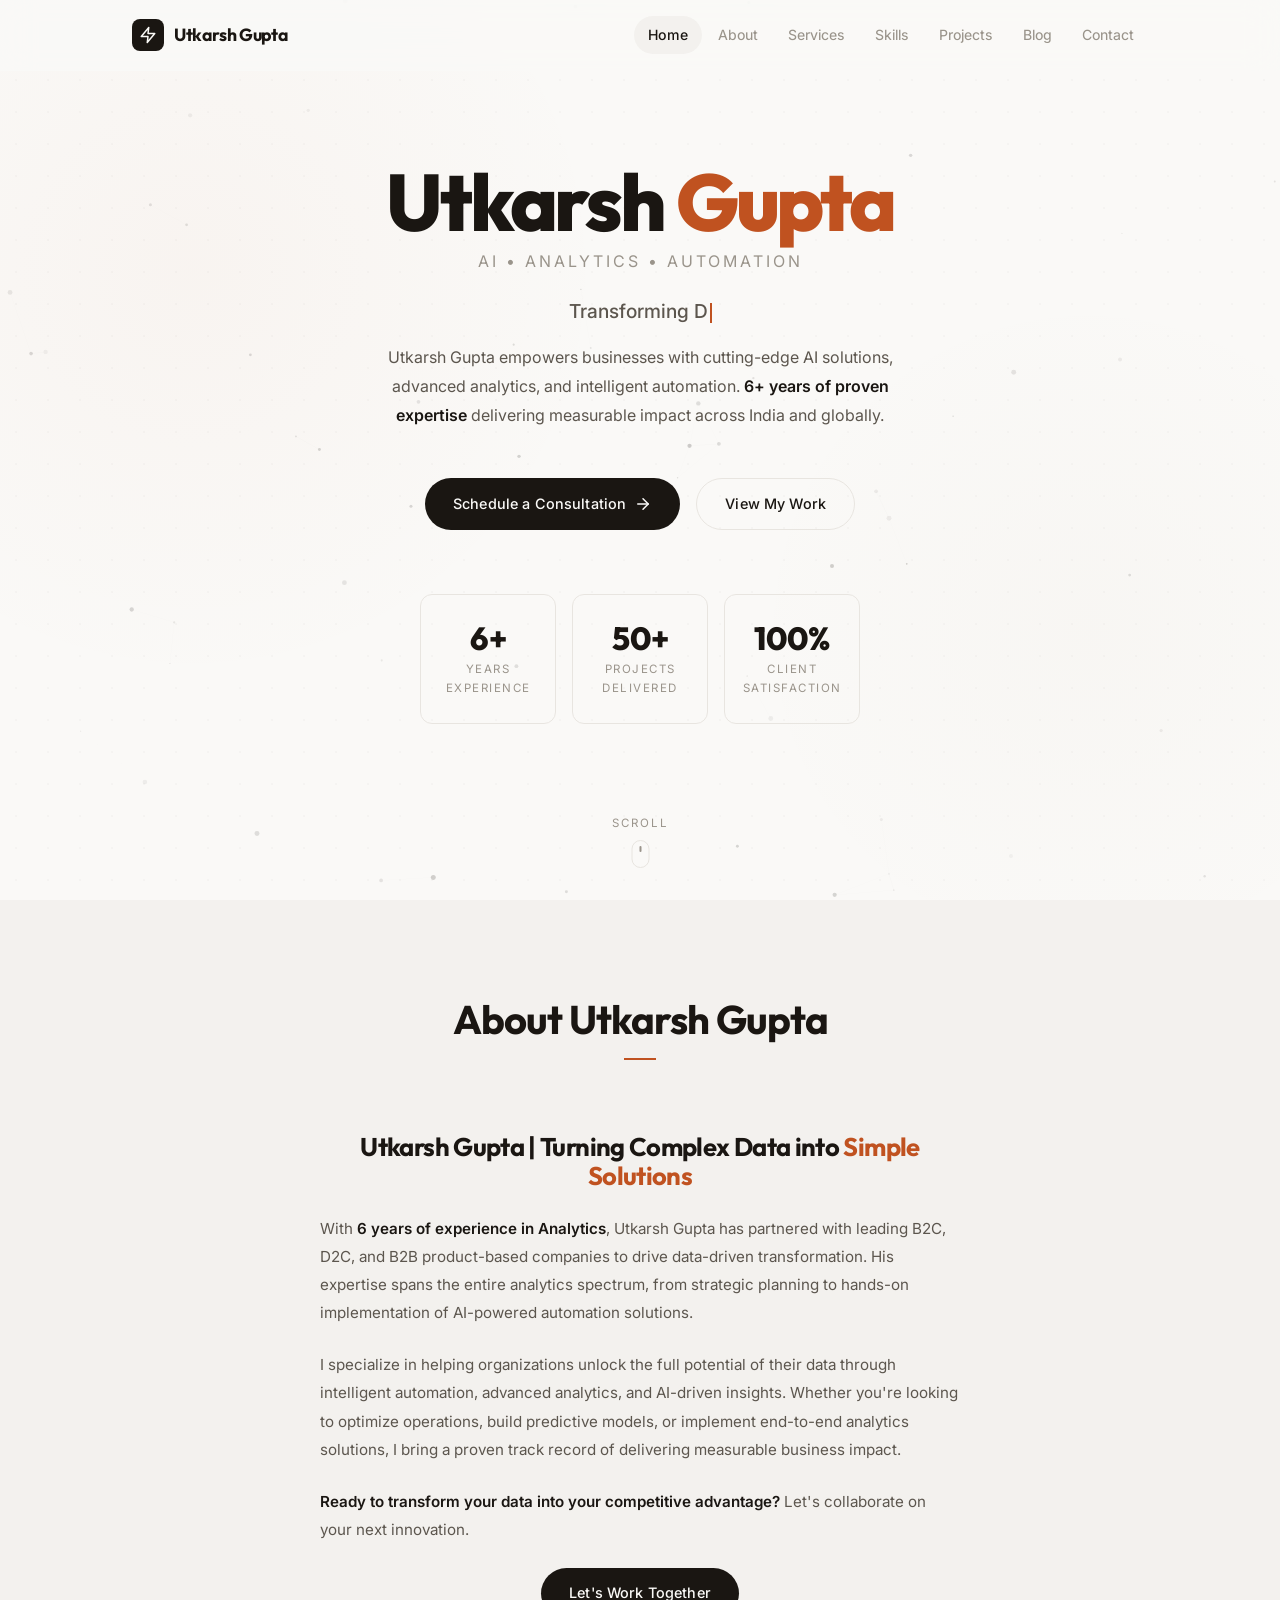
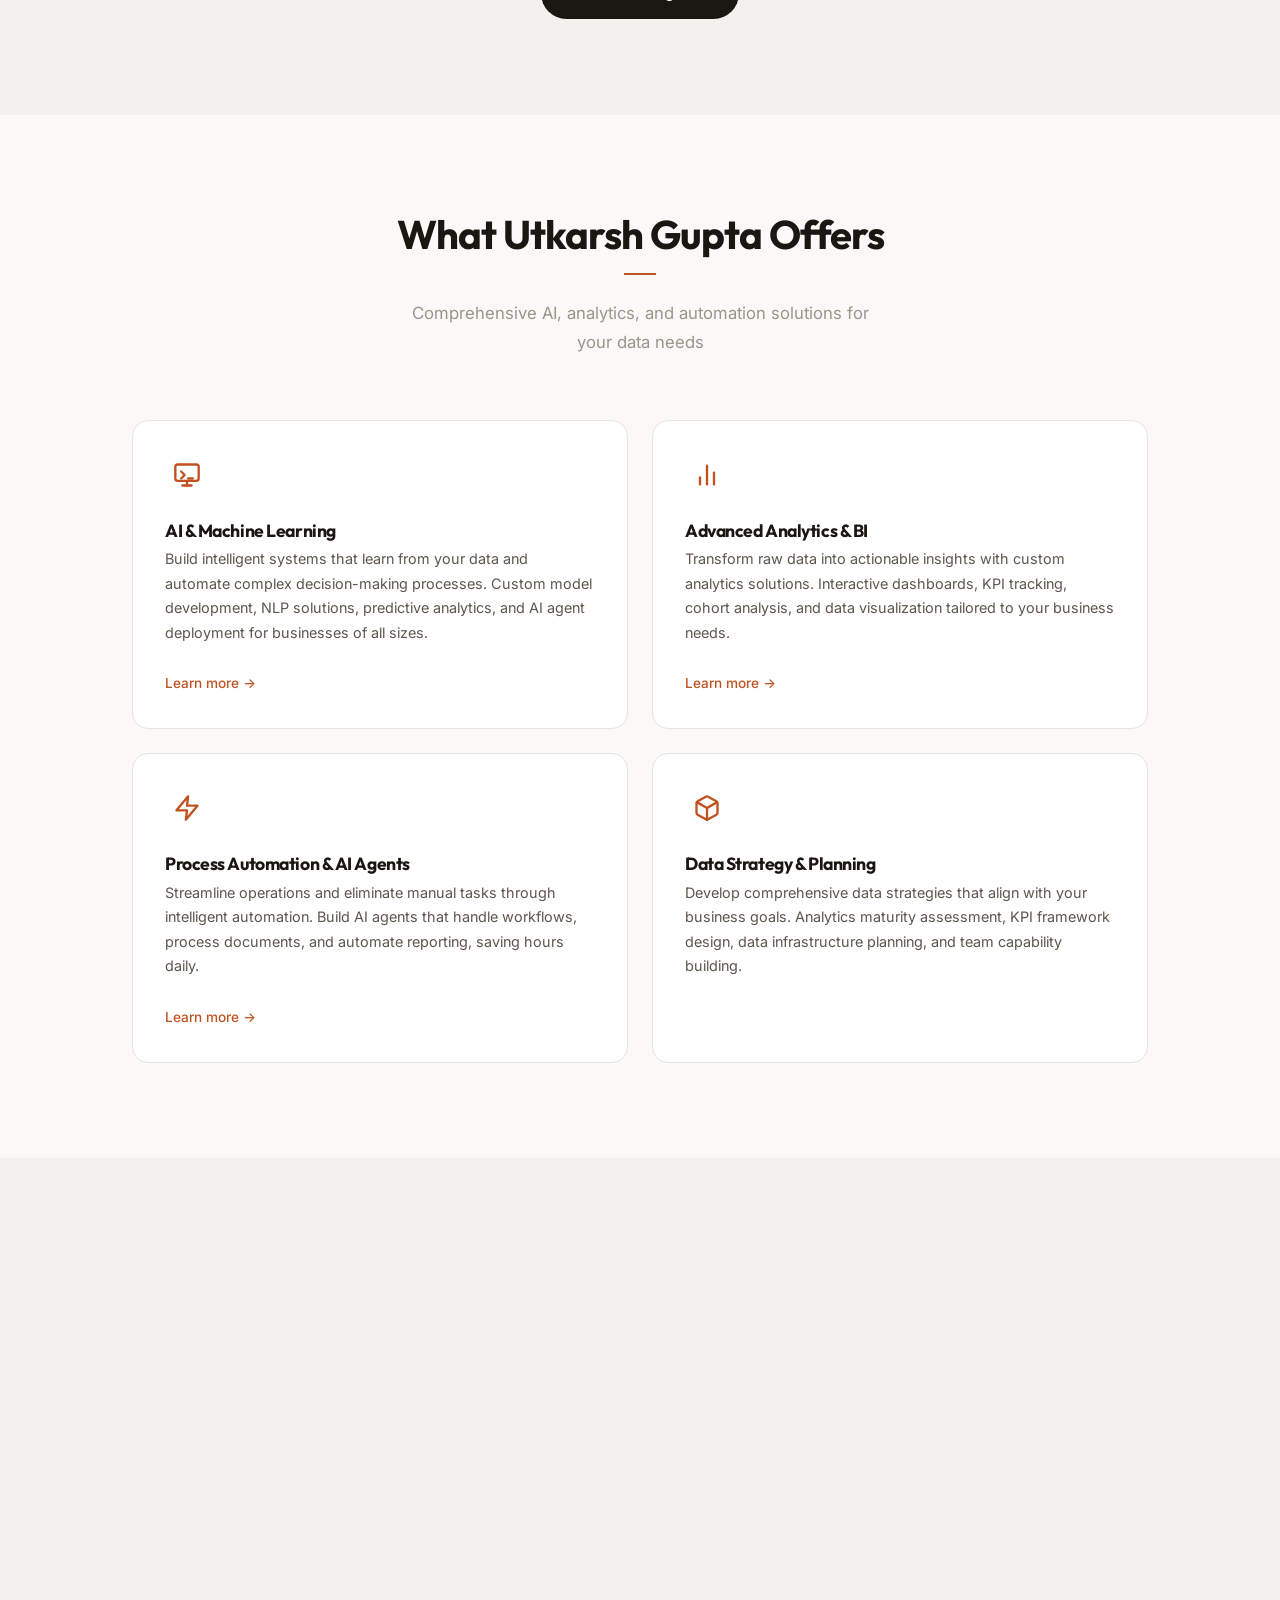
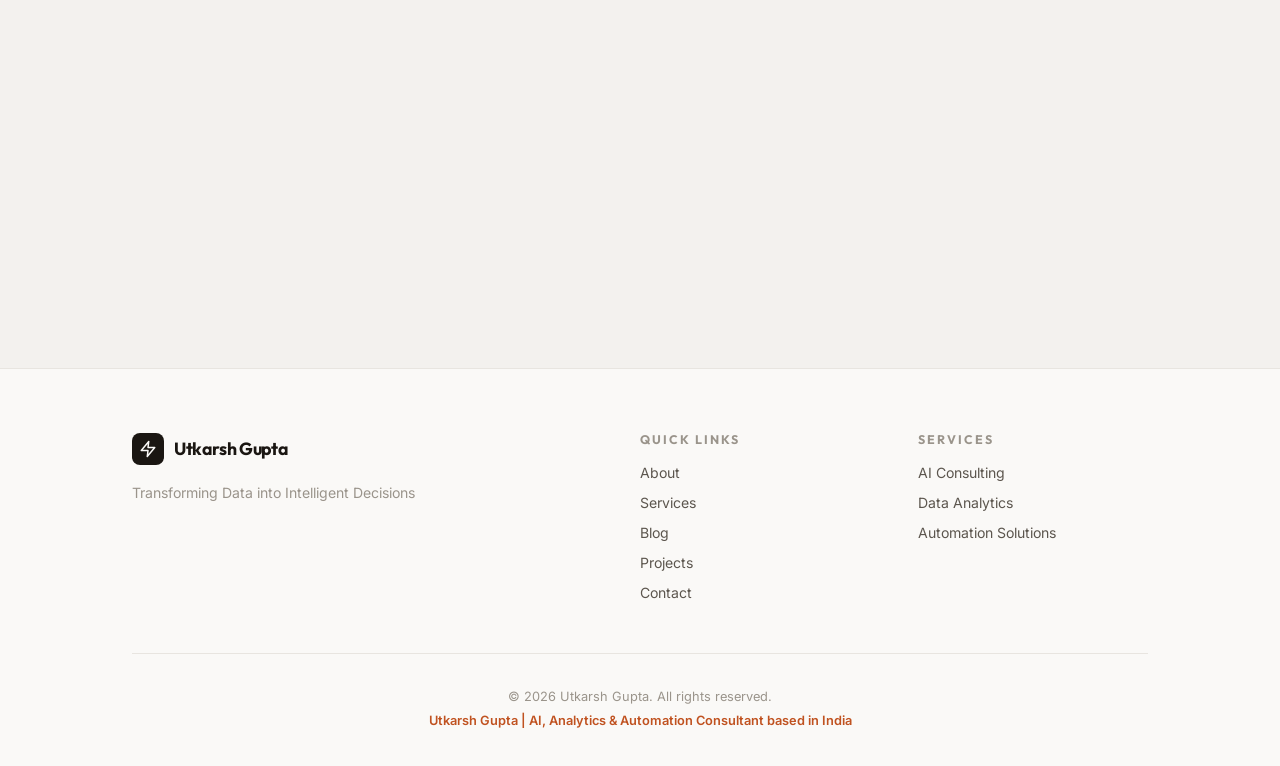
==== commit cd004cd9: "SEO improvements: expand geo targeting, add OG article tags, related articles sections, hreflang, ti" ====
--- a/index.html
+++ b/index.html
@@ -20,7 +20,9 @@
     <!-- Local / Geo SEO Meta Tags -->
     <meta name="revisit-after" content="7 days">
     <meta name="geo.region" content="IN">
-    <meta name="geo.placename" content="India">
+    <meta name="geo.region" content="US">
+    <meta name="geo.region" content="EU">
+    <meta name="geo.placename" content="India, United States, Europe">
 
     <!-- Theme color for mobile browsers -->
     <meta name="theme-color" content="#ffffff">
@@ -122,10 +124,11 @@
       "image": "https://utkarshgupta.com/images/og-image.png",
       "description": "Expert AI, Analytics & Automation consulting services. Specializing in data-driven strategy, AI agents, machine learning, and intelligent automation for businesses.",
       "priceRange": "$$",
-      "areaServed": {
-        "@type": "Country",
-        "name": "India"
-      },
+      "areaServed": [
+        {"@type": "Country", "name": "India"},
+        {"@type": "Country", "name": "United States"},
+        {"@type": "AdministrativeArea", "name": "Europe"}
+      ],
       "serviceType": ["AI Consulting", "Data Analytics", "Process Automation", "Machine Learning", "Business Intelligence"],
       "hasOfferCatalog": {
         "@type": "OfferCatalog",
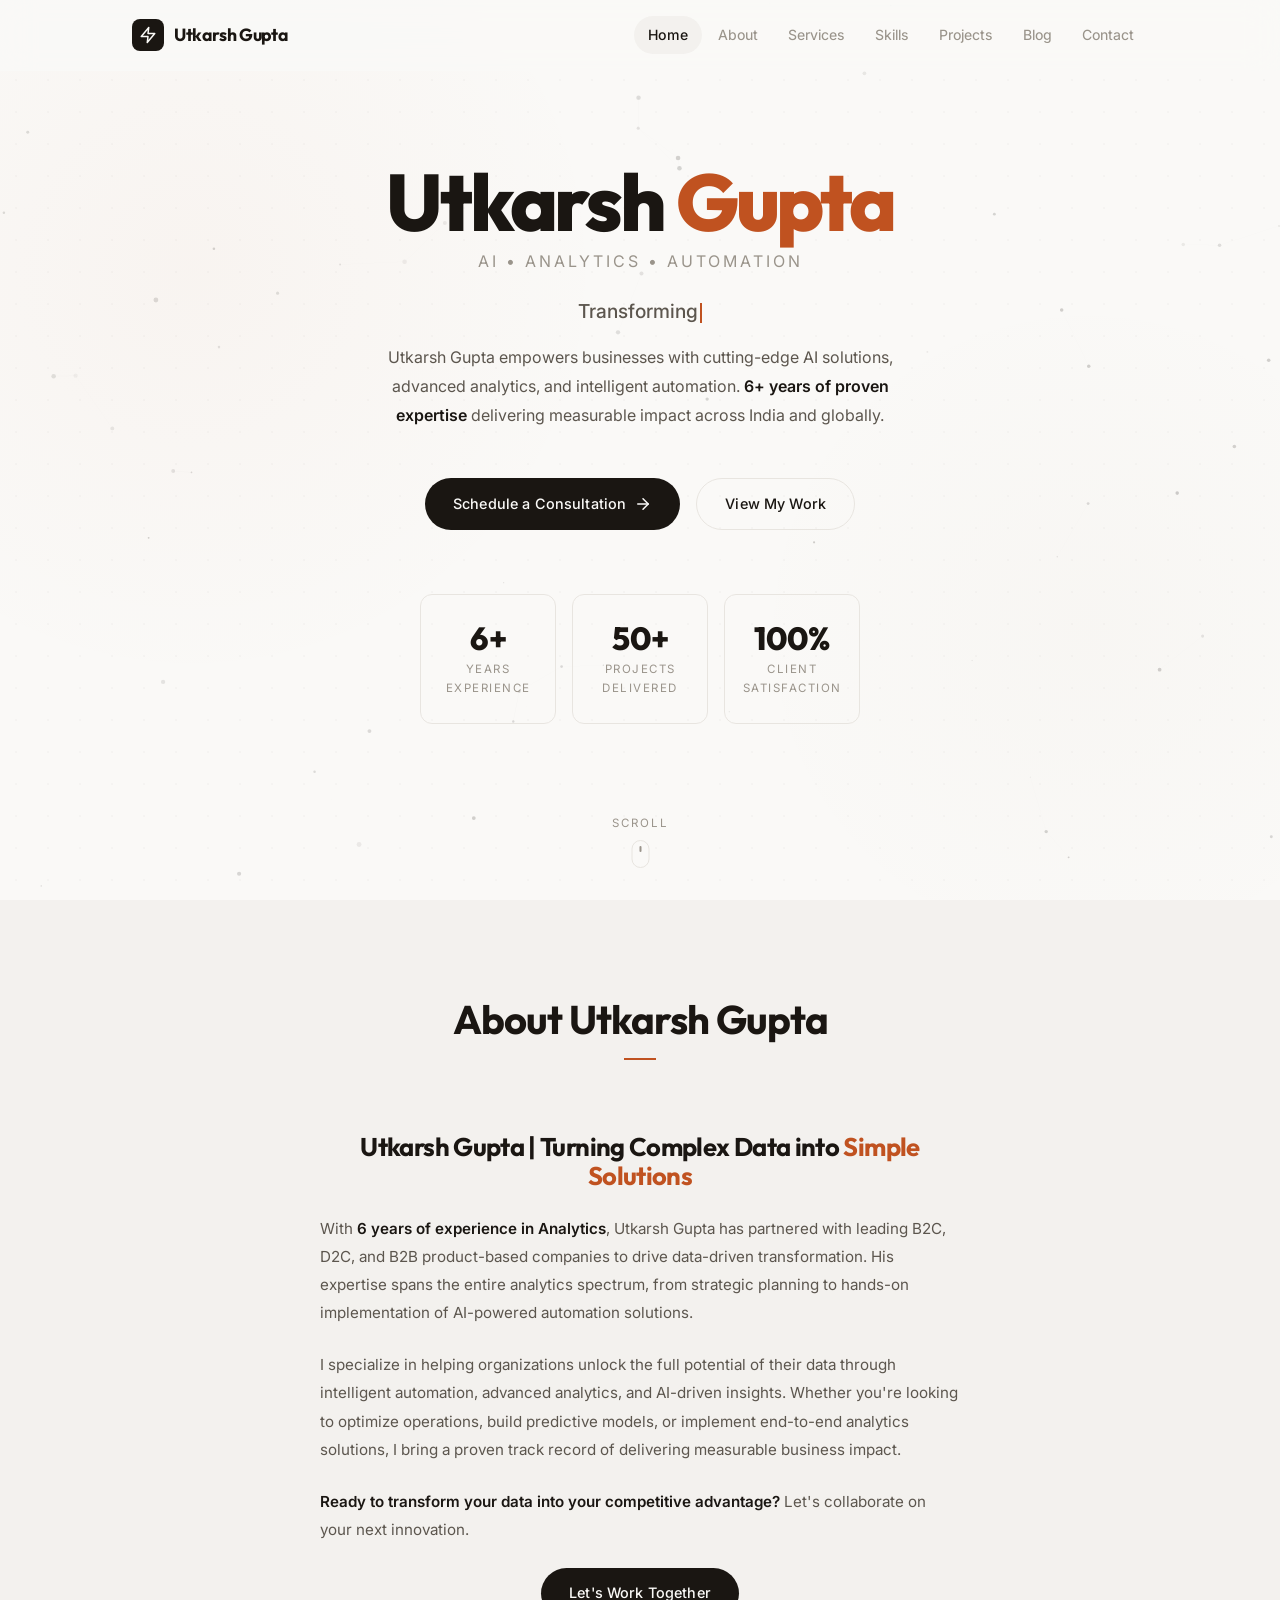
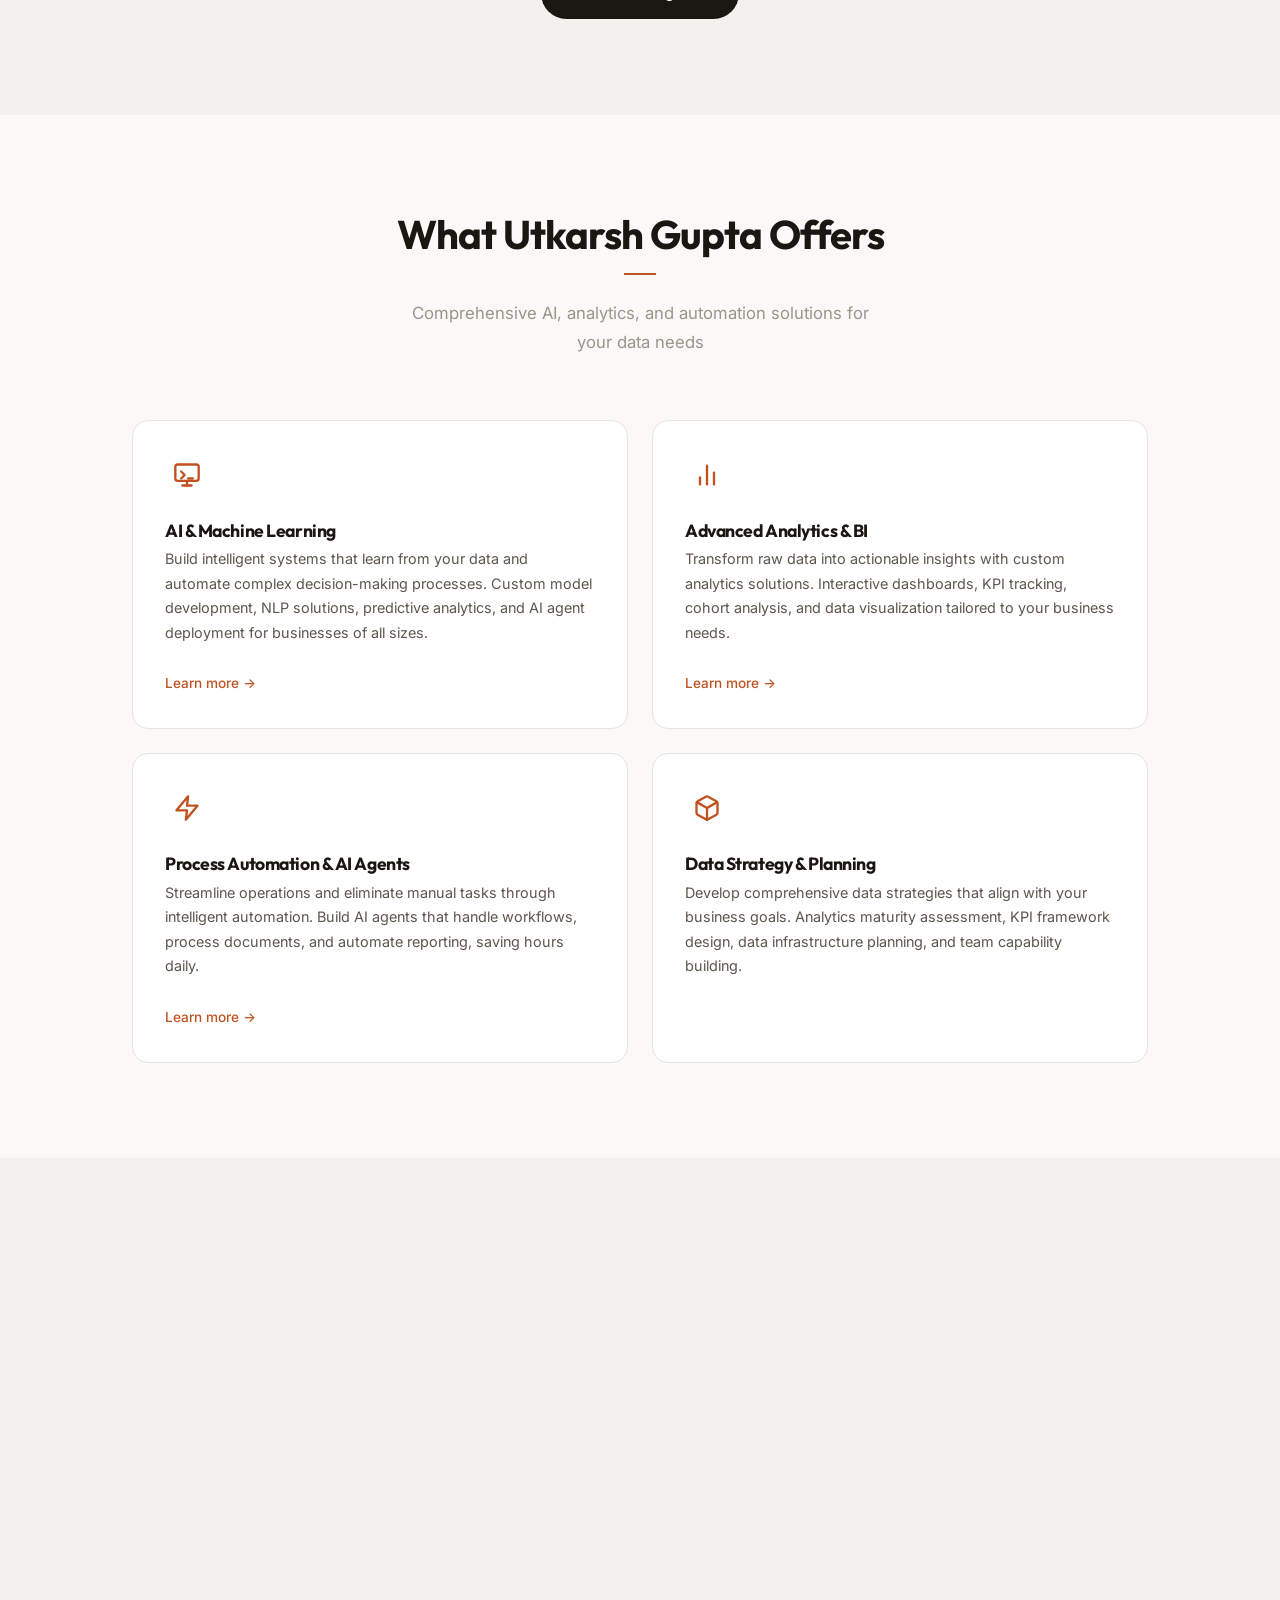
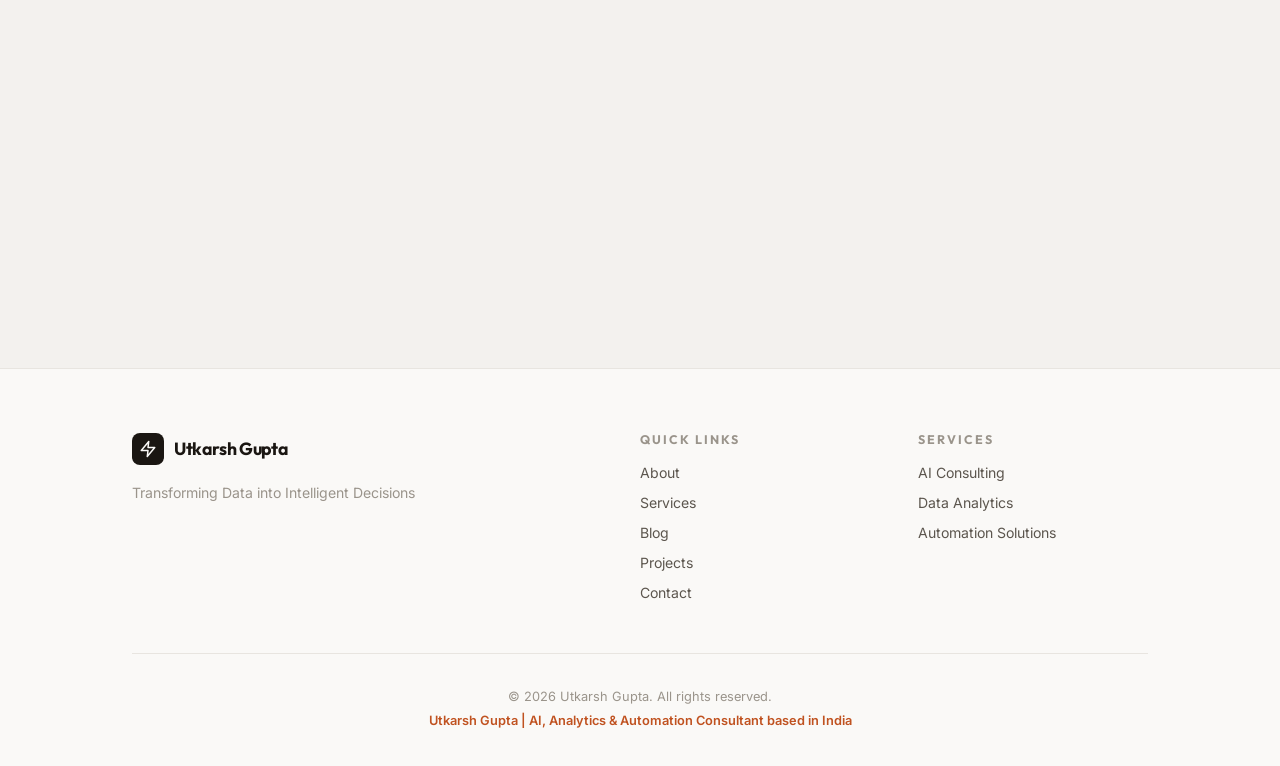
==== commit d5b05add: "SEO: Fix robots.txt Host syntax and standardize internal blog links to canonical directory path to r" ====
--- a/index.html
+++ b/index.html
@@ -242,7 +242,7 @@
                 <a href="#services" class="nav-link">Services</a>
                 <a href="#skills" class="nav-link">Skills</a>
                 <a href="#projects" class="nav-link">Projects</a>
-                <a href="blog/index.html" class="nav-link">Blog</a>
+                <a href="blog/" class="nav-link">Blog</a>
                 <a href="#contact" class="nav-link">Contact</a>
             </div>
             <button class="mobile-menu-toggle" id="mobileMenuToggle" aria-label="Toggle navigation menu">
@@ -690,7 +690,7 @@
                     <h4>Quick Links</h4>
                     <a href="#about">About</a>
                     <a href="#services">Services</a>
-                    <a href="blog/index.html">Blog</a>
+                    <a href="blog/">Blog</a>
                     <a href="#projects">Projects</a>
                     <a href="#contact">Contact</a>
                 </div>
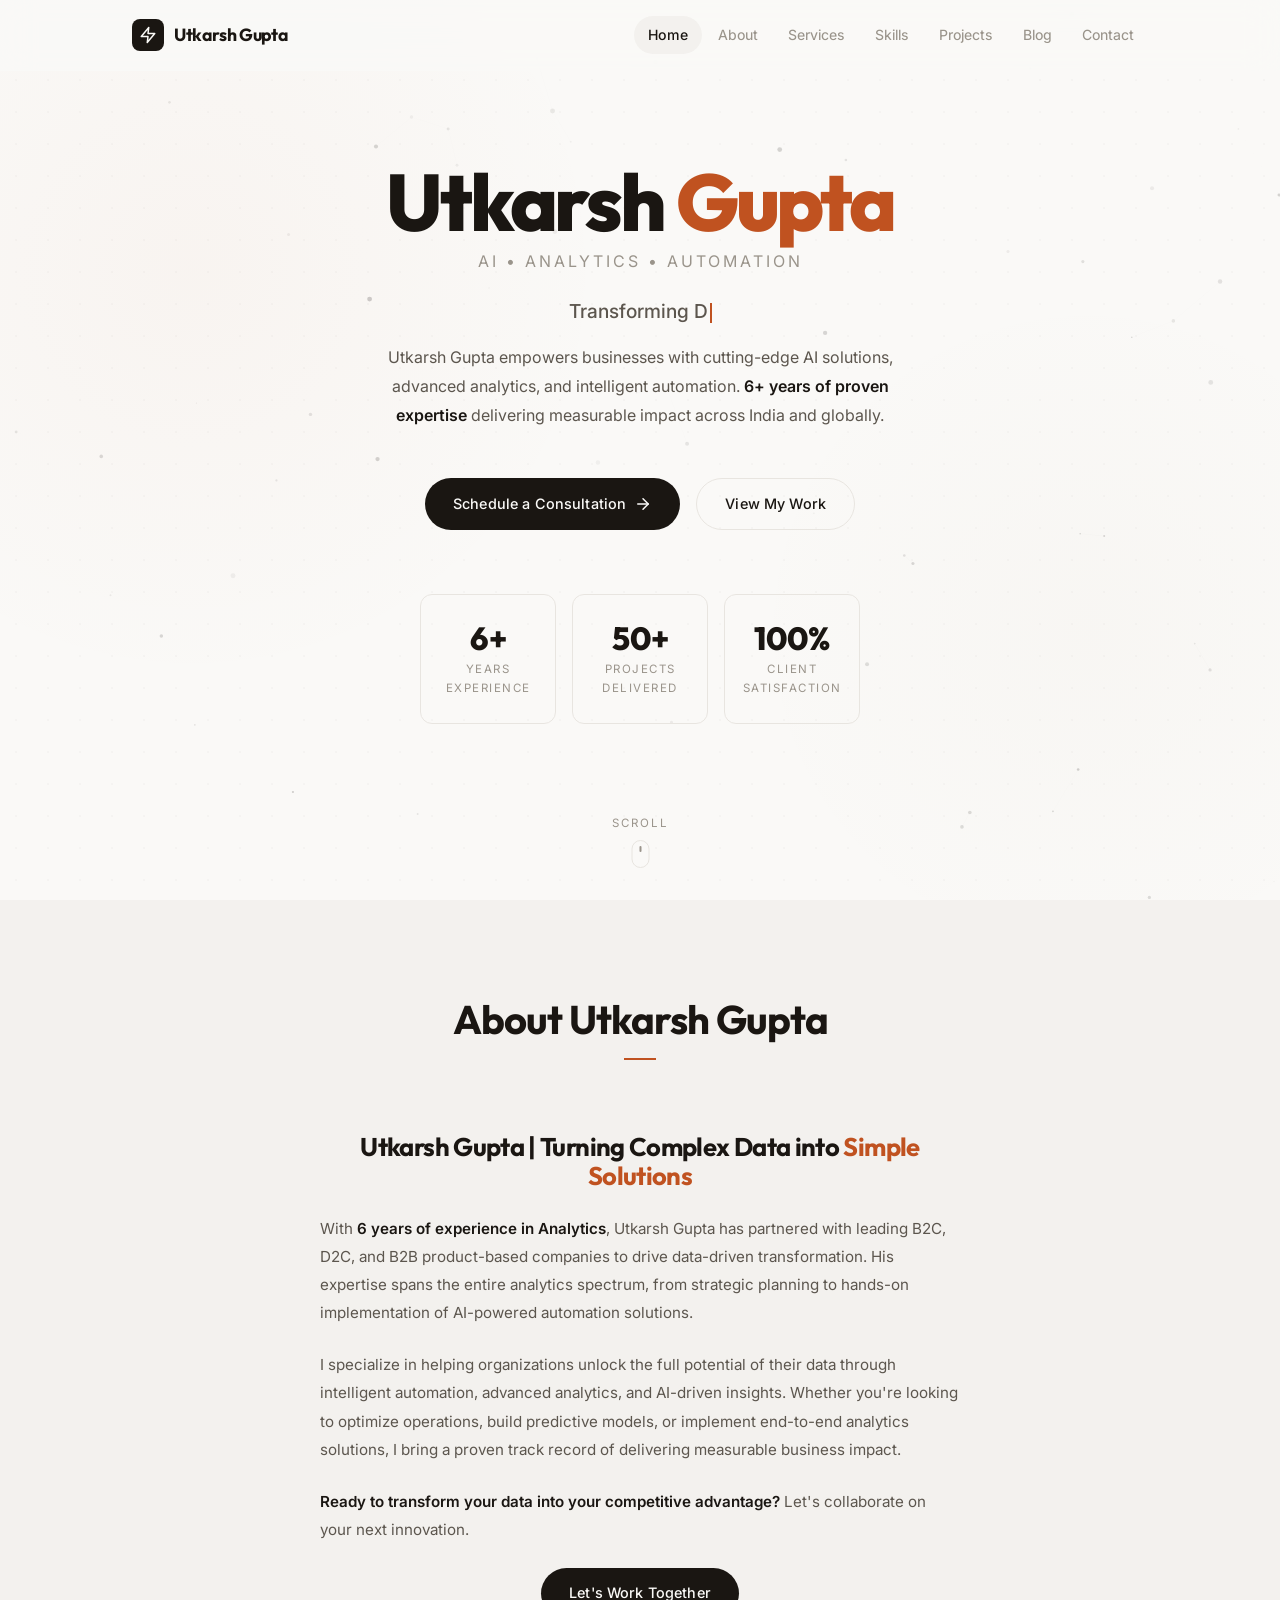
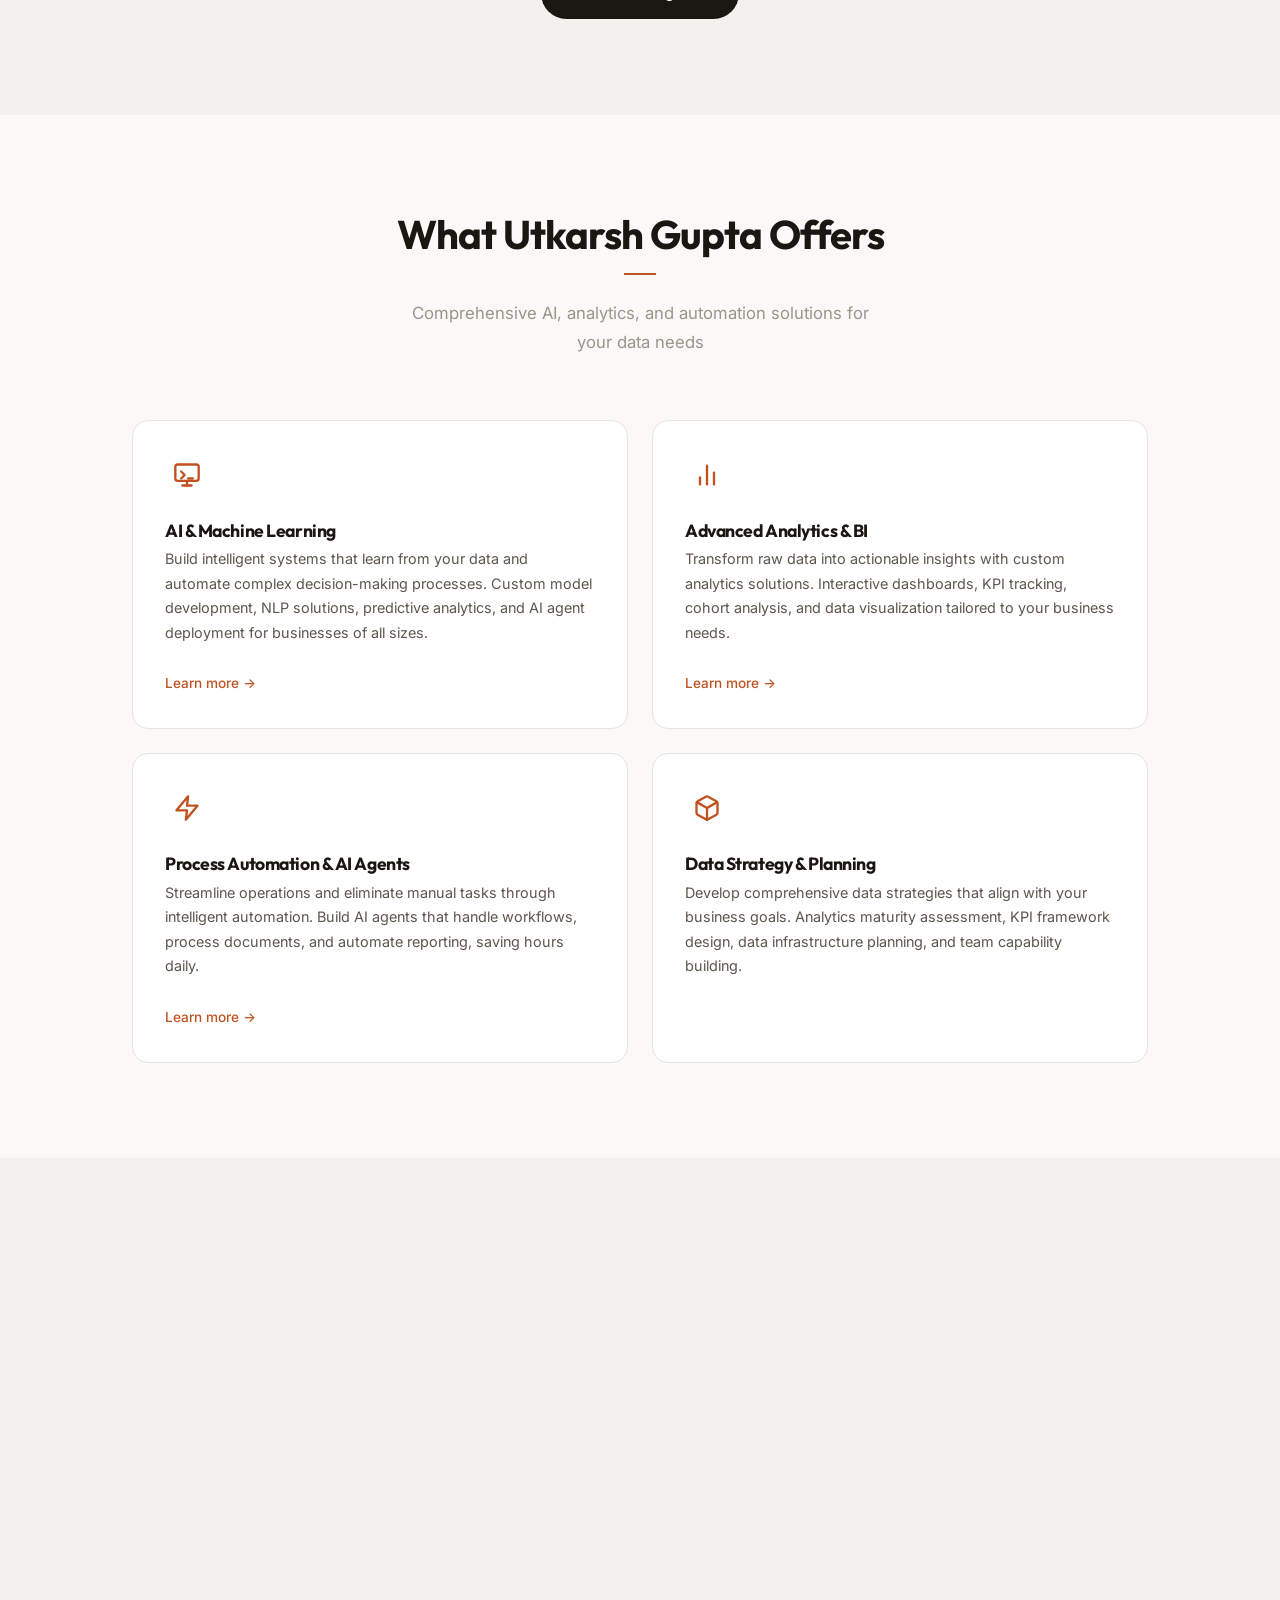
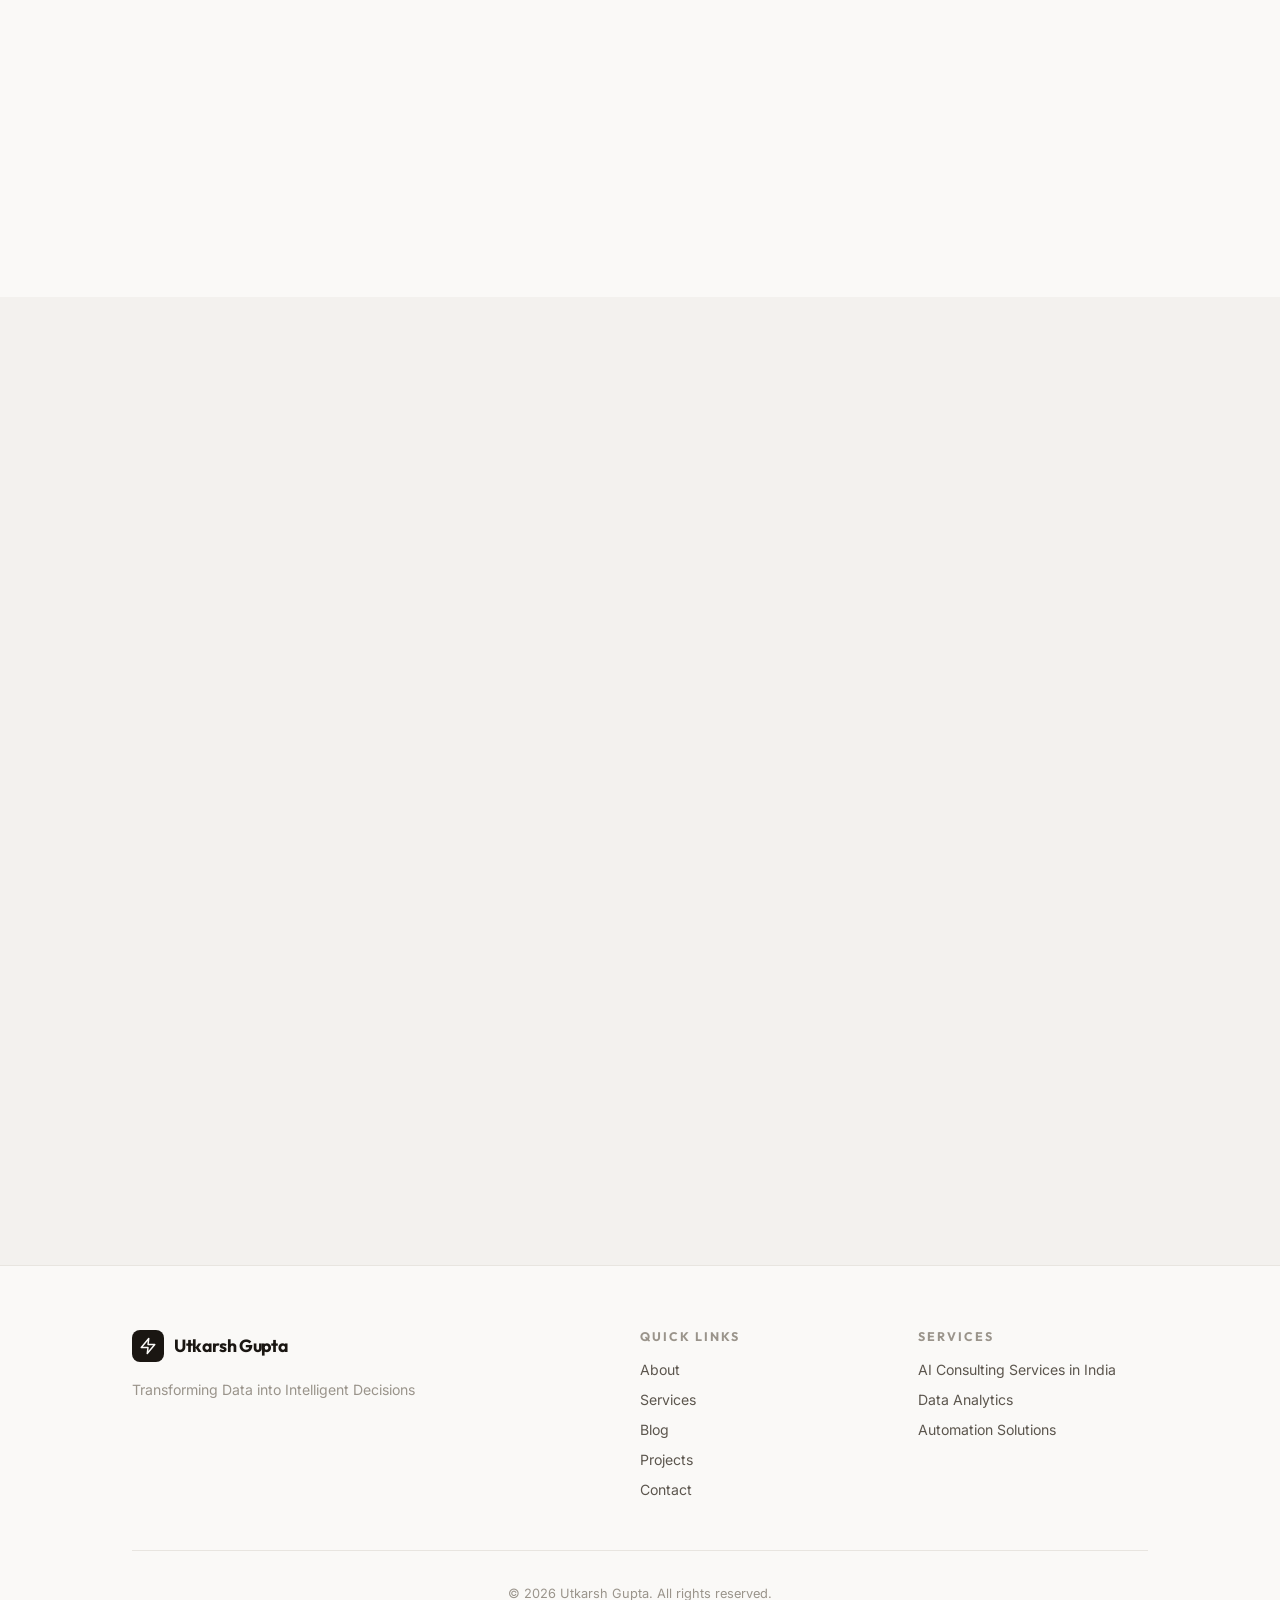
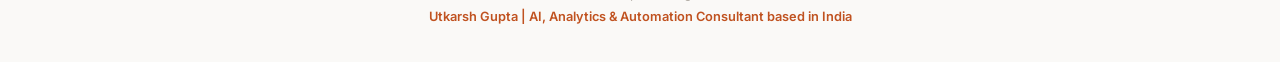
==== commit ad0360f6: "SEO: rewrite consultant/service content, add 3 posts, refresh sitemap - Rewrite "choosing an AI cons" ====
--- a/index.html
+++ b/index.html
@@ -565,6 +565,36 @@
         </div>
     </section>
 
+    <!-- Latest Articles -->
+    <section class="services" id="latest" style="background:var(--bg-primary);">
+        <div class="container">
+            <div class="section-header reveal">
+                <h2 class="section-title">Latest from the Blog</h2>
+                <p class="section-subtitle">Practical notes on AI consulting, costs and automation. <a href="blog/">All articles</a></p>
+            </div>
+            <div class="services-grid stagger-children">
+                <a href="blog/ai-consulting-cost-india.html" class="service-card reveal" style="text-decoration:none;color:inherit;">
+                    <div style="color:var(--text-muted);font-size:0.8rem;margin-bottom:0.5rem;">September 29, 2026</div>
+                    <h3 class="service-title">How Much Does AI Consulting Cost in India?</h3>
+                    <p class="service-description">Sourced 2026 price ranges, a worked day-based estimate, and a payback check before you spend.</p>
+                    <span style="color:var(--primary);font-size:0.85rem;font-weight:500;">Read article →</span>
+                </a>
+                <a href="blog/choosing-ai-consultant.html" class="service-card reveal" style="text-decoration:none;color:inherit;">
+                    <div style="color:var(--text-muted);font-size:0.8rem;margin-bottom:0.5rem;">Updated September 29, 2026</div>
+                    <h3 class="service-title">How to Choose an AI Consultant or AI Consulting Firm</h3>
+                    <p class="service-description">A checklist, the questions to ask, red flags, and freelancer vs firm compared.</p>
+                    <span style="color:var(--primary);font-size:0.85rem;font-weight:500;">Read article →</span>
+                </a>
+                <a href="blog/process-automation-consulting-guide.html" class="service-card reveal" style="text-decoration:none;color:inherit;">
+                    <div style="color:var(--text-muted);font-size:0.8rem;margin-bottom:0.5rem;">September 29, 2026</div>
+                    <h3 class="service-title">Process Automation Consulting: What to Automate First</h3>
+                    <p class="service-description">Which tool fits which job, and how to check payback before you build.</p>
+                    <span style="color:var(--primary);font-size:0.85rem;font-weight:500;">Read article →</span>
+                </a>
+            </div>
+        </div>
+    </section>
+
     <!-- FAQ Section -->
     <section class="about" id="faq" style="background:var(--bg-primary);">
         <div class="container">
@@ -583,11 +613,11 @@
                 </div>
                 <div class="reveal" style="margin-bottom:2rem;">
                     <h3 style="font-size:1.15rem;margin-bottom:0.5rem;">How much does AI consulting cost in India?</h3>
-                    <p style="font-size:0.95rem;line-height:1.8;">AI consulting costs vary based on project scope, complexity, and duration. Utkarsh Gupta offers flexible engagement models, from short-term assessments to ongoing advisory retainers. A focused PoC typically takes 2-4 weeks, while full implementations range from 2-4 months. <a href="#contact">Contact me</a> for a custom quote.</p>
+                    <p style="font-size:0.95rem;line-height:1.8;">AI consulting costs vary based on project scope, complexity, and duration. Utkarsh Gupta offers flexible engagement models, from short-term assessments to ongoing advisory retainers. A focused PoC typically takes 2-4 weeks, while full implementations range from 2-4 months. Read <a href="blog/ai-consulting-cost-india.html">what drives AI consulting costs in India</a>, or <a href="#contact">contact me</a> for a custom quote.</p>
                 </div>
                 <div class="reveal" style="margin-bottom:2rem;">
                     <h3 style="font-size:1.15rem;margin-bottom:0.5rem;">What industries do you work with?</h3>
-                    <p style="font-size:0.95rem;line-height:1.8;">I work across multiple industries including e-commerce & D2C, B2B SaaS, financial services, healthcare, and manufacturing. This cross-domain experience allows me to apply proven patterns and best practices to each unique business challenge. <a href="blog/choosing-ai-consultant.html">Learn how to choose the right AI consultant</a>.</p>
+                    <p style="font-size:0.95rem;line-height:1.8;">I work across multiple industries including e-commerce & D2C, B2B SaaS, financial services, healthcare, and manufacturing. This cross-domain experience allows me to apply proven patterns and best practices to each unique business challenge. <a href="blog/choosing-ai-consultant.html">Learn how to choose an AI consultant or AI consulting firm</a>.</p>
                 </div>
                 <div class="reveal" style="margin-bottom:2rem;">
                     <h3 style="font-size:1.15rem;margin-bottom:0.5rem;">What tools and technologies do you use?</h3>
@@ -696,7 +726,7 @@
                 </div>
                 <div class="footer-links">
                     <h4>Services</h4>
-                    <a href="services/ai-consulting.html">AI Consulting</a>
+                    <a href="services/ai-consulting.html">AI Consulting Services in India</a>
                     <a href="services/data-analytics.html">Data Analytics</a>
                     <a href="services/automation-solutions.html">Automation Solutions</a>
                 </div>
